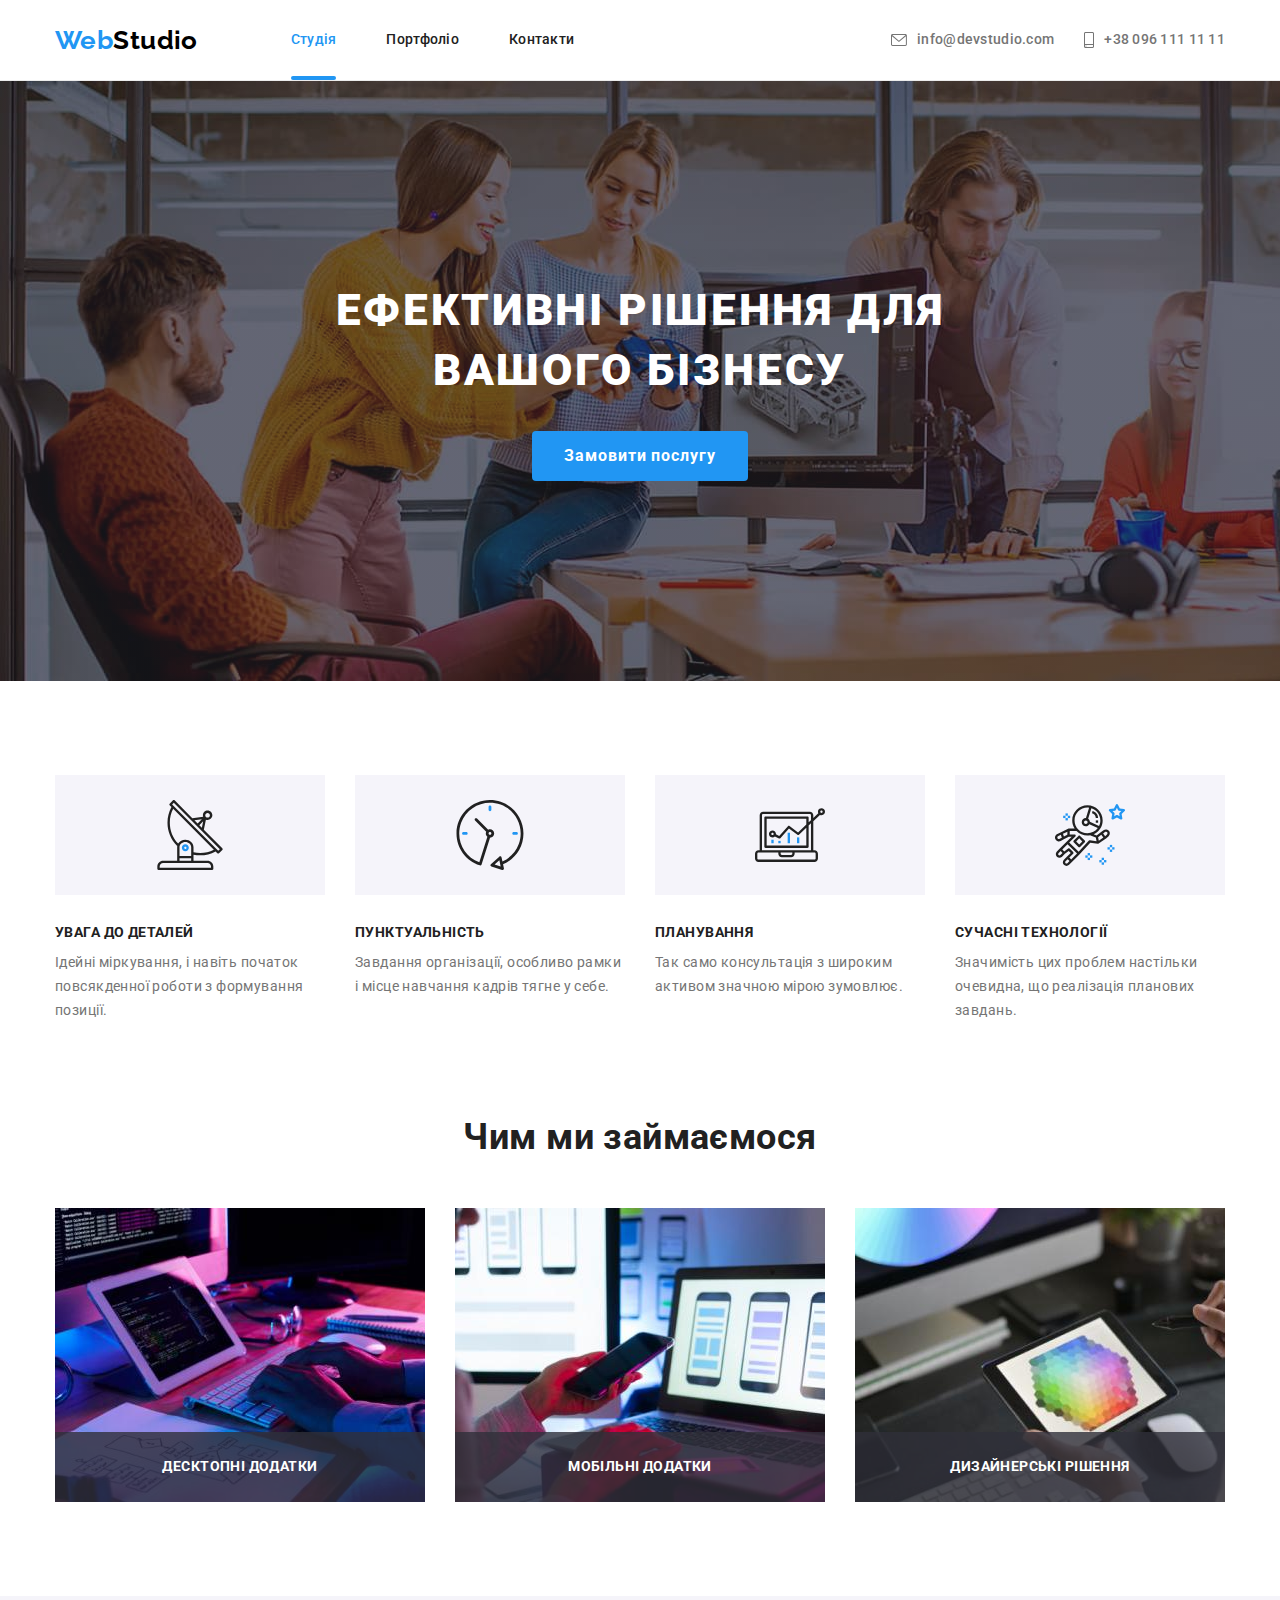
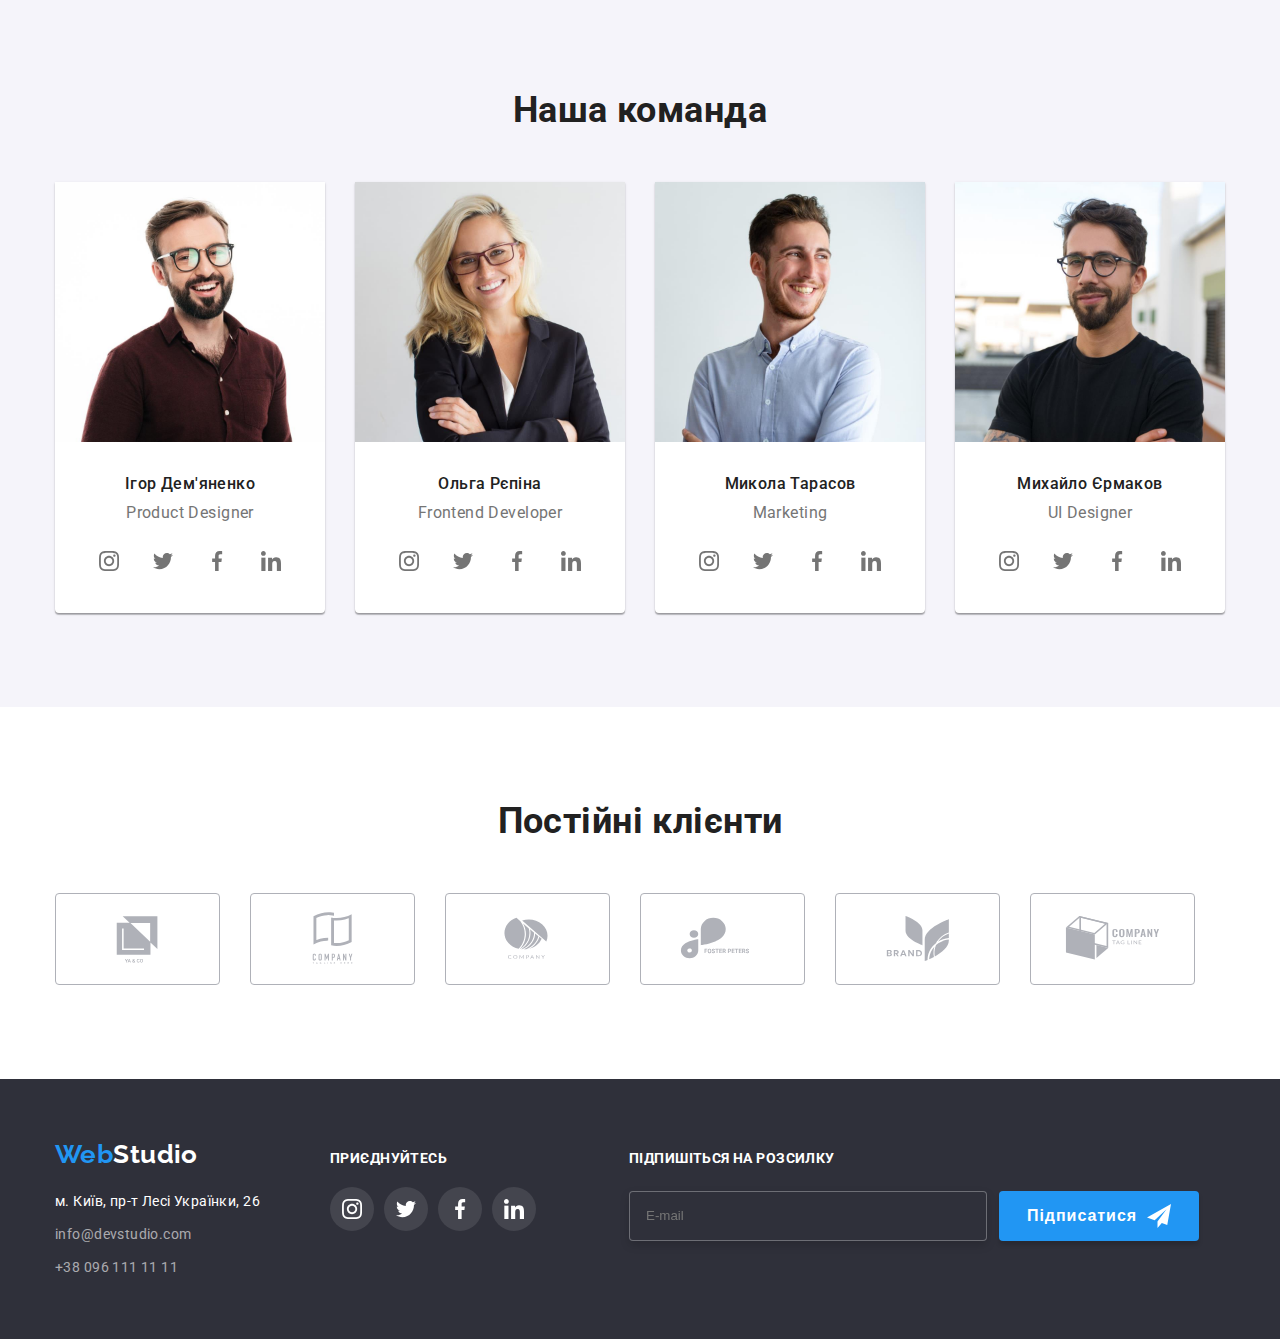
==== index.html @ 20c19cf7 "додав файли" ====
<!DOCTYPE html>
<html lang="uk">
  <head>
    <meta charset="UTF-8" />
    <meta http-equiv="X-UA-Compatible" content="IE=edge" />
    <meta name="viewport" content="width=device-width, initial-scale=1.0" />
    <title>Document</title>
    <link rel="preconnect" href="https://fonts.googleapis.com" />
    <link rel="preconnect" href="https://fonts.gstatic.com" crossorigin />
    <link
      href="https://fonts.googleapis.com/css2?family=Raleway:wght@700&family=Roboto:wght@400;500;700;900&display=swap"
      rel="stylesheet"
    />
    <link
      rel="stylesheet"
      href="https://cdnjs.cloudflare.com/ajax/libs/modern-normalize/1.1.0/modern-normalize.min.css"
      integrity="sha512-wpPYUAdjBVSE4KJnH1VR1HeZfpl1ub8YT/NKx4PuQ5NmX2tKuGu6U/JRp5y+Y8XG2tV+wKQpNHVUX03MfMFn9Q=="
      crossorigin="anonymous"
      referrerpolicy="no-referrer"
    />
    <link rel="stylesheet" href="./css/styles.css" />
  </head>

  <body>
    <!--Шапка сайту-->
    <header class="head">
      <div class="container main-nav">
        <nav class="head-nav">
          <a href="./index.html" lang="en" class="logo">
            <span class="web">Web</span>Studio
          </a>

          <ul class="site-nav list">
            <li class="item">
              <a class="link current" href="./index.html">Студія</a>
            </li>
            <li class="item">
              <a class="portfolio" href="./portfolio.html">Портфоліо</a>
            </li>
            <li class="item"><a class="contact" href="">Контакти</a></li>
          </ul>
        </nav>

        <ul class="contacts list">
          <li class="item">
            <a class="mail" href="mailto:info@devstudio.com"
              ><svg class="mail-icon" width="16" height="12">
                  <use href="./images/icons.svg#icon-mail"></use>
                </svg>info@devstudio.com</a>
          </li>
          <li class="item">
            <a class="tel" href="tel:+380961111111"><svg class="tel-icon" width="10" height="16">
                  <use href="./images/icons.svg#icon-phone"></use>
                </svg>+38 096 111 11 11</a>
          </li>
        </ul>
      </div>
    </header>
    <main>
      <!--Герой-->
      <section class="hero overlay">
        <h1 class="hero-title">
          Ефективні рішення для <br />
          вашого бізнесу
        </h1>
        <button class="hero-button" type="button" data-modal-open>Замовити послугу</button>
        <div class="backdrop is-hidden" data-modal>
          <div class="modal">
            <button class="modal-btn" data-modal-close>
            <svg class="close-modal" width="18" height="18">
              <use href="./images/icons.svg#icon-close"></use> 
            </svg> 
          </button>
          
          <form class="modal-form" >
            <strong class="form-title">Залиште свої дані, ми вам передзвонимо</strong>
            <div class="form-field" >
              <label class="form-label" for="user-name" >
              Імʼя</label>
            <input type="text" name="username" id="user-name" required />
            <svg class="icon-form" width="18" height="18">
              <use href="./images/icons.svg#icon-person"></use> 
            </svg> 
            
          </div>
            <div class="form-field" >
              <label class="form-label" for="user-phone"> 
              Телефон</label>
              <input type="tel" name="phone-number" id="user-phone" required /> 
              <svg class="icon-form" width="18" height="18">
              <use href="./images/icons.svg#icon-tel"></use> 
            </svg> 
            </div>
            <div class="form-field" >
              <label class="form-label" for="user-email">
              Пошта</label>
              <input type="email" name="email" id="user-email" required />
              <svg class="icon-form" width="18" height="18">
              <use href="./images/icons.svg#icon-email"></use> 
            </svg> 
            
            </div>
            <div class="area"><label class="form-label" for="feedback">
              Коментар</label>
              <textarea name="feedback" placeholder="Введіть текст" id="feedback"></textarea>
              </div>
              <div class="police">
                <label class="agreement">
                  <input class="checkbox" type="checkbox" name="" id=""></span>
                  <span class="checkbox-icon">
                                    
                  </span>
                  <span>Погоджуюся з розсилкою та приймаю <a href="" class="user-agree">Умови договору</a>
                
              </label></li>
              </ul>
              <button class="submit-btn" type="submit">Відправити</button>
          </form>
        </div>
        </div>
      </section>
      <!--Особливості-->
      <section class="special">
        <div class="container">
          <h2 hidden>Особливості</h2>
          <ul class="special-list">
            <li class="item">
              <div class="special-icons">
                <svg width="70" height="70">
                  <use href="./images/icons.svg#icon-antenna"></use>
                </svg>
              </div>

              <h3 class="special-title">УВАГА ДО ДЕТАЛЕЙ</h3>
              <p class="special-text">
                Ідейні міркування, і навіть початок повсякденної роботи з
                формування позиції.
              </p>
            </li>
            <li class="item">
              <div class="special-icons">
                <svg width="70" height="70">
                  <use href="./images/icons.svg#icon-clock"></use>
                </svg>
              </div>

              <h3 class="special-title">ПУНКТУАЛЬНІСТЬ</h3>
              <p class="special-text">
                Завдання організації, особливо рамки і місце навчання кадрів
                тягне у себе.
              </p>
            </li>
            <li class="item">
              <div class="special-icons">
                <svg width="70" height="70">
                  <use href="./images/icons.svg#icon-diagram"></use>
                </svg>
              </div>
              <h3 class="special-title">ПЛАНУВАННЯ</h3>
              <p class="special-text">
                Так само консультація з широким активом значною мірою зумовлює.
              </p>
            </li>
            <li class="item">
              <div class="special-icons">
                <svg width="70" height="70">
                  <use href="./images/icons.svg#icon-astronaut"></use>
                </svg>
              </div>
              <h3 class="special-title">СУЧАСНІ ТЕХНОЛОГІЇ</h3>
              <p class="special-text">
                Значимість цих проблем настільки очевидна, що реалізація
                планових завдань.
              </p>
            </li>
          </ul>
        </div>
      </section>
      <!--Чим ми займаємося-->
      <section class="work">
        <div class="container">
          <h2 class="work-title">Чим ми займаємося</h2>
          <ul class="work-list">
            <li class="item">
              <img
                src="./images/img1.jpg"
                width="370"
                alt="Розробка десктопних додатків"
              />
              <p class="work-text">Десктопні додатки</p>
            </li>
            <li class="item">
              <img
                src="./images/img2.jpg"
                width="370"
                alt="Розробка мобільних додатків"
              />
              <p class="work-text">Мобільні додатки</p>
            </li>
            <li class="item">
              <img src="./images/img3.jpg" width="370" alt="Веб дизайн" />
              <p class="work-text">Дизайнерські рішення</p>
            </li>
          </ul>
        </div>
      </section>
      <!--Команда-->
      <section class="team">
        <div class="container">
          <h2 class="team-title">Наша команда</h2>
          <ul class="team-list">
            <li class="item">
              <img src="./images/photo1.jpg" width="270" alt="Фото Ігора" />
              <div class="item-text">
                <h3 class="team-name">Ігор Дем'яненко</h3>
                <p class="team-position" lang="en">Product Designer</p>
                <ul class="team-icons list">
                  <li class="social-item">
                    <a href="" class="social-link link">
                      <svg class="team-icon" width="20" height="20">
                        <use href="./images/icons.svg#icon-inst"></use>
                      </svg>
                    </a>
                  </li>
                  <li class="social-item">
                    <a href="" class="social-link link"
                      ><svg class="team-icon" width="20" height="20">
                        <use href="./images/icons.svg#icon-twitter"></use></svg
                    ></a>
                  </li>
                  <li class="social-item">
                    <a href="" class="social-link link"
                      ><svg class="team-icon" width="20" height="20">
                        <use href="./images/icons.svg#icon-facebook"></use></svg
                    ></a>
                  </li>
                  <li class="social-item">
                    <a href="" class="social-link link"
                      ><svg class="team-icon" width="20" height="20">
                        <use href="./images/icons.svg#icon-linkedin"></use></svg
                    ></a>
                  </li>
                </ul>
              </div>
            </li>
            <li class="item">
              <img src="./images/photo2.jpg" width="270" alt="Фото Ольги" />
              <div class="item-text">
                <h3 class="team-name">Ольга Рєпіна</h3>
                <p class="team-position" lang="en">Frontend Developer</p>
                <ul class="team-icons list">
                  <li class="social-item">
                    <a href="" class="social-link link">
                      <svg class="team-icon" width="20" height="20">
                        <use href="./images/icons.svg#icon-inst"></use>
                      </svg>
                    </a>
                  </li>
                  <li class="social-item">
                    <a href="" class="social-link link"
                      ><svg class="team-icon" width="20" height="20">
                        <use href="./images/icons.svg#icon-twitter"></use></svg
                    ></a>
                  </li>
                  <li class="social-item">
                    <a href="" class="social-link link"
                      ><svg class="team-icon" width="20" height="20">
                        <use href="./images/icons.svg#icon-facebook"></use></svg
                    ></a>
                  </li>
                  <li class="social-item">
                    <a href="" class="social-link link"
                      ><svg class="team-icon" width="20" height="20">
                        <use href="./images/icons.svg#icon-linkedin"></use></svg
                    ></a>
                  </li>
                </ul>
              </div>
            </li>
            <li class="item">
              <img src="./images/photo3.jpg" width="270" alt="Фото Миколи" />
              <div class="item-text">
                <h3 class="team-name">Микола Тарасов</h3>
                <p class="team-position" lang="en">Marketing</p>
                <ul class="team-icons list">
                  <li class="social-item">
                    <a href="" class="social-link link">
                      <svg class="team-icon" width="20" height="20">
                        <use href="./images/icons.svg#icon-inst"></use>
                      </svg>
                    </a>
                  </li>
                  <li class="social-item">
                    <a href="" class="social-link link"
                      ><svg class="team-icon" width="20" height="20">
                        <use href="./images/icons.svg#icon-twitter"></use></svg
                    ></a>
                  </li>
                  <li class="social-item">
                    <a href="" class="social-link link"
                      ><svg class="team-icon" width="20" height="20">
                        <use href="./images/icons.svg#icon-facebook"></use></svg
                    ></a>
                  </li>
                  <li class="social-item">
                    <a href="" class="social-link link"
                      ><svg class="team-icon" width="20" height="20">
                        <use href="./images/icons.svg#icon-linkedin"></use></svg
                    ></a>
                  </li>
                </ul>
              </div>
            </li>
            <li class="item">
              <img src="./images/photo4.jpg" width="270" alt="Фото Михайла" />
              <div class="item-text">
                <h3 class="team-name">Михайло Єрмаков</h3>
                <p class="team-position" lang="en">UI Designer</p>
                <ul class="team-icons list">
                  <li class="social-item">
                    <a href="" class="social-link link">
                      <svg class="team-icon" width="20" height="20">
                        <use href="./images/icons.svg#icon-inst"></use>
                      </svg>
                    </a>
                  </li>
                  <li class="social-item">
                    <a href="" class="social-link link"
                      ><svg class="team-icon" width="20" height="20">
                        <use href="./images/icons.svg#icon-twitter"></use></svg
                    ></a>
                  </li>
                  <li class="social-item">
                    <a href="" class="social-link link"
                      ><svg class="team-icon" width="20" height="20">
                        <use href="./images/icons.svg#icon-facebook"></use></svg
                    ></a>
                  </li>
                  <li class="social-item">
                    <a href="" class="social-link link"
                      ><svg class="team-icon" width="20" height="20">
                        <use href="./images/icons.svg#icon-linkedin"></use></svg
                    ></a>
                  </li>
                </ul>
              </div>
            </li>
          </ul>
        </div>
      </section>
      <section class="clients">
        <div class="container">
          <h2 class="clients-title">Постійні клієнти</h2>
          <ul class="clients-list">
            <li class="icon-list">
              <a href="" class="clients-link"
                ><svg class="clients-icon" width="106" height="60">
                  <use href="./images/icons.svg#icon-clientone"></use></svg
              ></a>
            </li>
            <li class="icon-list">
              <a href="" class="clients-link"
                ><svg class="clients-icon" width="106" height="60">
                  <use href="./images/icons.svg#icon-clienttwo"></use></svg
              ></a>
            </li>
            <li class="icon-list">
              <a href="" class="clients-link"
                ><svg class="clients-icon" width="106" height="60">
                  <use href="./images/icons.svg#icon-clientthree"></use></svg
              ></a>
            </li>
            <li class="icon-list">
              <a href="" class="clients-link"
                ><svg class="clients-icon" width="106" height="60">
                  <use href="./images/icons.svg#icon-clientfour"></use></svg
              ></a>
            </li>
            <li class="icon-list">
              <a href="" class="clients-link"
                ><svg class="clients-icon" width="106" height="60">
                  <use href="./images/icons.svg#icon-clientfive"></use></svg
              ></a>
            </li>
            <li class="icon-list">
              <a href="" class="clients-link"
                ><svg class="clients-icon" width="106" height="60">
                  <use href="./images/icons.svg#icon-clientsix"></use></svg
              ></a>
            </li>
          </ul>
        </div>
      </section>
    </main>
    <!--Футер-->
    <footer class="adress">
      <div class="container foot">
        <div class="first">
        <a href="./index.html" lang="en" class="logo"
          ><span class="web">Web</span>Studio
        </a>
          <ul class="adress-list">
            <li class="item">
              <a class="maps" href="https://goo.gl/maps/tU6oUWFSM4fqJEDF9">
                м. Київ, пр-т Лесі Українки, 26
              </a>
            </li>
            <li class="item">
              <a class="link" href="mailto:info@devstudio.com"
                >info@devstudio.com</a
              >
            </li>
            <li class="item">
              <a class="link" href="tel:+380961111111">+38 096 111 11 11</a>
            </li>
          </ul>
        </div>
        </address>
        <div class="second">
          <h3 class="adress-title">ПРИЄДНУЙТЕСЬ</h3>
          <ul class="social-icons list">
            <li class="social-item">
              <a href="" class="social-link link">
                <svg class="adress-icon" width="20" height="20">
                  <use href="./images/icons.svg#icon-inst"></use>
                </svg>
              </a>
            </li>
            <li class="social-item">
              <a href="" class="social-link link"
                ><svg class="adress-icon" width="20" height="20">
                  <use href="./images/icons.svg#icon-twitter"></use></svg
              ></a>
            </li>
            <li class="social-item">
              <a href="" class="social-link link"
                ><svg class="adress-icon" width="20" height="20">
                  <use href="./images/icons.svg#icon-facebook"></use></svg
              ></a>
            </li>
            <li class="social-item">
              <a href="" class="social-link link"
                ><svg class="adress-icon" width="20" height="20">
                  <use href="./images/icons.svg#icon-linkedin"></use></svg
              ></a>
            </li>
          </ul>
        </div>
        <div class="third">
          <strong class="subscribe-text">Підпишіться на розсилку</strong>
          <form class="subscribe-form">
          <label class="subscribe-label">
              <input type="email" name="email" placeholder="E-mail" required />
              <button class="subscribe-btn" type="submit">
Підписатися<span class="subscribe-icons"><svg class="subscribe-icon" width="24" height="24">
                  <use href="./images/icons.svg#icon-send"></use></svg
              ></span></button>
         
          </label>
        </div>
      </div>
    </footer>
    <script src="./js/modal.js"></script>
  </body>
</html>
---- css/styles.css ----
/* основний колір тексту #212121 */
/* другорядний колір тексту #757575 */
/* чорний #000000 */
/* білий #FFFFFF */
/* акцент #2196F3  */
/* колір фону основний #F5F5F5 */
/* другорядний фон #2F303A */
/* третьорядний фон #F5F4FA */

*,
::before,
::after {
    box-sizing: border-box;
}

:root {
    --title-text-color: #212121;
    --primary-text-color: #757575;
    --white: #FFFFFF;
    --black-color: #000000;
    --secondary-background-color: #F5F5F5;
    --third-background-color: #2F303A;
    --accent-color: #2196F3;
    --icon-color: #AFB1B8;

    --animation-cubic: cubic-bezier(0.4, 0, 0.2, 1);

}

body {
    margin: 0;

    background-color: var(--white);
    color: var(--title-text-color);
    font-size: 14px;
    font-family: Roboto, sans-serif;
    letter-spacing: 0.03em;  

}
a {
     text-decoration: none;
    }
    
ul {
    list-style: none; 
}

h1,
h2,
h3,
h4,
h5,
h6,
p {
    margin-top: 0;
}

/* утіліти */

.head {
    
    border-bottom: 1px solid #ececec;
}

.list {
    margin: 0;
    padding: 0;

    list-style: none;
}

.main-nav {
    display: flex;
    align-items: center;
}
.head-nav {
    display: inline-flex;
    align-items: center;
}

/* logo */
.logo {

    color: var(--black-color);
    font-family: Raleway, sans-serif;
    font-weight: 700;
    font-size: 26px;
    line-height: 1.19;
        
}

.main-nav .logo{
    margin-right: 93px;
}

.web {
    color: var(--accent-color);
}
/* site-nav */

.site-nav{
    display: flex;
}

.site-nav .item:not(:last-child) {
    margin-right: 50px;
}

.site-nav .link.current::after{
    content: '';
    position: absolute;
    
    bottom: 0;
    display: block;
    width: 100%;
    height: 4px;
    background-color: var(--accent-color);
    border-radius: 2px;

    
}

.site-nav .portfolio.current::after {
    content: '';
    position: absolute;

    bottom: 0;
    display: block;
    width: 100%;
    height: 4px;
    background-color: var(--accent-color);
    border-radius: 2px;


}

.site-nav .item{
    position: relative;
}
.site-nav a{
    color: var(--title-text-color);
    font-weight: 500;
    line-height: 1.14;
    letter-spacing: 0.02em;

    transition: color 250ms var(--animation-cubic);
}

.site-nav a:hover,
.site-nav a:focus {
    color: var(--accent-color);
}

.site-nav .link, .portfolio, .contact{
    position: relative;

    display: block;
    padding-top: 32px;
    padding-bottom: 32px;
}


.site-nav .link.current {
    color: var(--accent-color);
}
/* portfolio */
.site-nav .portfolio {
    color: var(--title-text-color);

}

.site-nav .portfolio:hover,
.site-nav .portfolio:focus {
    color: var(--accent-color);
}

.site-nav .portfolio.current {
    color: var(--accent-color);
}
/* contacts */

.contacts {
    display: flex;
    margin-left: auto;
    padding: 0;
    
    font-weight: 500;
    line-height: 1.14;
    letter-spacing: 0.02em;

    
}

.contacts .item:not(:last-child) {
    margin-right: 30px;
}

.contacts .mail {
    color: var(--primary-text-color);
    display: flex;
    align-items: center;

    transition: color 250ms var(--animation-cubic);
}


.contacts .mail-icon{
    margin-right: 10px;

    fill:var(--primary-text-color);

    transition: fill 250ms var(--animation-cubic);
}
.contacts .mail:hover .mail-icon,
.contacts .mail:focus .mail-icon{
    fill: var(--accent-color);
}

.contacts .mail:hover,
.contacts .mail:focus {
    color: var(--accent-color);
}

.contacts .tel {
    color: var(--primary-text-color);
    display: flex;
    align-items: center;

    transition: color 250ms var(--animation-cubic);
}

.contacts .tel-icon {
    margin-right: 10px;

    fill: var(--primary-text-color);

    transition: fill 250ms var(--animation-cubic);
}

.contacts .tel:hover .tel-icon,
.contacts .tel:focus .tel-icon{
    fill: var(--accent-color);
}

.contacts .tel:hover,
.contacts .tel:focus {
    color: var(--accent-color);
}

/* container */
.container {
    margin: 0 auto;
    padding-left: 15px;
    padding-right: 15px;

    width: 1200px;
}

/* hero */
.hero {

    padding-top: 200px;
    padding-bottom: 200px;

    background-color: var(--third-background-color);
    color: var(--white);

}

.hero-title {
        margin-top: 0;
        margin-bottom: 30px;
        

        font-weight: 900;
        font-size: 44px;
        line-height: 1.36;
        text-align: center;
        letter-spacing: 0.06em;   

        text-transform: uppercase;
}

.overlay {

    max-width: 1600px;
    height: 600px;
    margin-left: auto;
    margin-right: auto;

    background-color: rgba(47, 48, 58);
    background-image: linear-gradient(to right,
            rgba(47, 48, 58, 0.4),
            rgb(47, 48, 58, 0.4)),
        url(../images/hero.jpg);

}

/* особливості */
.special {
    padding-top: 94px;
    padding-bottom: 94px;
}


.special-list {
    display: flex;
    margin: 0;
    padding: 0;
    gap: 30px;
}

.special-list .item{
    flex-basis: 270px;
    
}

.special-icons{
    margin-bottom: 30px;
    width: 270px;
    height: 120px;
    
    display: flex;
    justify-content: center;
    align-items: center;

    background-color: #f5f4fa;

}

.special-title {
    margin-top: 0;
    margin-bottom: 10px;

    font-size: 14px;
    font-weight: 700;
    line-height: 1.14;

    text-transform: uppercase;
    text-align: left;
}

.special-text {
    margin: 0;
    
    color: var(--primary-text-color);
    font-weight: 400;
    line-height: 1.71;
    
}

.work {
    padding-bottom: 94px;
}

.work-title {
    margin-top: 0;
    margin-bottom: 50px;

    font-weight: 700;
    font-size: 36px;
    line-height: 1.16;
    text-align: center;
}

.work-list {
    margin: 0;
    padding: 0;
    display: flex;
}

.work-list .item img{
    margin: 0;
}
.work-list .item:not(:last-child){
margin-right: 30px;
}


.work-list .item {
    position: relative;
    height: 294px;
}


.work-text{
    position: absolute;
    bottom: 0;
    
    margin: 0;
    padding-top: 27px;
    width: 100%;
    height: 70px;

    font-weight: 700;
    line-height: 1.14;
    text-align: center;
    text-transform: uppercase;
    color: var(--white);
    background-color: rgba(47, 48, 58, 0.8);
}



/* team */
.team {
    background-color: #F5F4FA;
    padding: 94px 0;
}

.team-list{
    display: flex;
    margin: 0;
    padding: 0;
}
.team-list .item{
    background-color: #ffffff;
    box-shadow: 0px 1px 3px rgba(0, 0, 0, 0.12), 0px 1px 1px rgba(0, 0, 0, 0.14), 0px 2px 1px rgba(0, 0, 0, 0.2);
    border-radius: 0px 0px 4px 4px;
}

.team-list .item-text{
    padding-top: 30px;
    padding-bottom: 30px;
    

}

.team-list .item:not(:last-child){
    margin-right: 30px;
}

.team-title {
    margin-top: 0;
    margin-bottom: 50px;

    background-color: #F5F4FA;
    font-weight: 700;
    font-size: 36px;
    line-height: 1.16;
    text-align: center;
}



.team-name {
    margin-top: 0;
    margin-bottom: 10px;

    font-weight: 500;
    font-size: 16px;
    line-height: 1.18;
    text-align: center;
}

.team-position {
    margin: 0;

    color: var(--primary-text-color);
    font-weight: 400;
    font-size: 16px;
    line-height: 1.18;
    text-align: center;
}

.team .team-icons{
    display: flex;
    justify-content: center;
    margin-top: 16px;
}


.team-list .social-item{
    width: 44px;
    height: 44px;

    margin-right: 10px;
}

.team-list .social-link{
    
    height: 100%;

    
    border-radius: 50%;

    cursor: pointer;

    display: flex;
    justify-content: center;
    align-items: center;
    color: var(--primary-text-color);
    transition-property: background-color, color;
    transition-duration: 250ms;
    transition-timing-function: var(--animation-cubic);

}

.team-list .social-link:hover,
.team-list .social-link:focus{
    background-color: var(--accent-color);
    color: var(--white);
}




.team-list .social-link:hover .team-icon,
.team-list .social-link:focus .team-icon{
    fill: var(--white);
}

.team-list .team-icon {

    fill: currentColor;
}

.team-list .social-item:last-child{
    margin-right: 0;
}

.clients{
    padding-top: 94px;
    padding-bottom: 94px;
}


.clients-list{
    margin: 0;
    padding: 0;

    display: flex;
    align-items: center;
    justify-content: center;

}
.clients-title{
    margin-bottom: 50px;


    font-size: 36px; 
    line-height: 1.16;
    text-align: center;
}


.clients-list .icon-list{
    margin-right: 30px;
    width: 170px;
    height: 92px;

    

}

.clients-list .list:last-child{
    margin-right: 0;
}

.clients-list .clients-link:hover,
.clients-list .clients-link:focus{
    border-color: var(--accent-color);
    color: var(--accent-color);

}



.clients-icon{
    fill: currentColor;
}

.clients-link{
    width: 100%;
    height: 100%;
    display: flex;
    
    justify-content: center;
    align-items: center;

    border: 1px solid #AFB1B8;
    border-radius: 4px;
    color: var(--icon-color);

    transition: border-color 250ms var(--animation-cubic),
    color 250ms var(--animation-cubic);
    
}

/* footer */

.adress {
    padding-top: 60px;
    padding-bottom: 60px;

    background-color: #2F303A;
    font-weight: 400;
    line-height: 1.71;
}

.adress .logo{
    display: inline-block;
    margin-bottom: 20px;

    color: var(--white);
}

.adress-list {
    padding: 0;
    margin: 0;
}

.adress-list .item:not(:last-child){
    margin-bottom: 9px;
}

.maps {
    font-style: normal;
    color: var(--white);

    transition-property: color;
    transition-duration: 250ms;
    transition-timing-function: var(--animation-cubic);
}

.maps:hover,
.maps:focus {
    color: var(--accent-color);
}
.link {
    font-style: normal;
    color: rgba(255, 255, 255, 0.6);
    text-decoration: none;

    transition-property: color;
    transition-duration: 250ms;
    transition-timing-function: var(--animation-cubic);
}

.adress .first{
    margin-right: 70px;
}


.link:hover,
.link:focus {
    color: var(--accent-color);
}

.foot{
    display:flex;
    align-items: baseline;
    
}

.social-icons{
    display: flex;
    
}
.adress .social-item{
    width: 44px;
    height: 44px;
    margin-right: 10px;

    
}

.adress .social-item:last-child{
    margin-right: 0;
}

.adress-title{
    margin: 0;
    margin-bottom: 20px;
    padding: 0;

    font-size: 14px;
    line-height: 1.14;
    color: var(--white);
    
}

.adress .adress-icon{
    fill: var(--white);
}

.adress .social-link:hover,
.adress .social-link:focus{
    background-color: var(--accent-color);
}

.adress .social-link{
    width: 100%;
    height: 100%;

    border-radius: 50%;
    
    cursor: pointer;
    
    display: flex;
    justify-content: center;
    align-items: center;

    background-color: rgba(255, 255, 255, 0.1);

    transition-property: background-color;
    transition-duration: 250ms;
    transition-timing-function: var(--animation-cubic);
}


.second{


    width: 206px;
    height: 80px;
}

/* project */

.project{
    padding-top: 94px;
    padding-bottom: 94px;

}

.filter {
    display: flex;
    justify-content: center;
    margin: 0;
    margin-bottom: 56px;
    padding: 0;
    
}


.filter .item:not(:last-child){
    margin-right: 8px;
}

.filter .filter-button:hover,
.filter .filter-button:focus{
    box-shadow: 0px 1px 1px rgba(0, 0, 0, 0.12),
    0px 4px 4px rgba(0, 0, 0, 0.06), 
    1px 4px 6px rgba(0, 0, 0, 0.16);
    
}

.project-title {
    margin: 0;
    margin-bottom: 4px;

    color: var(--title-text-color);
    font-weight: 700;
    font-size: 18px;
    line-height: 2;
    letter-spacing: 0.06em;
}

.project-exsample {
    margin: 0;
    color: var(--primary-text-color);
    font-size: 16px;
    line-height: 1.88;
}

.examples{
    display: flex;
    flex-wrap: wrap;
    margin: 0;
    padding: 0;
}

.examples .item{
    margin-right: 30px;
    margin-bottom: 30px;
    display: flex;
}

.examples .exam-link{

    transition: box-shadow 250ms var(--animation-cubic);
}

.examples .exam-link:hover,
.examples .exam-link:focus{
    box-shadow: 
    0px 1px 1px rgba(0, 0, 0, 0.12), 
    0px 4px 4px rgba(0, 0, 0, 0.06), 
    1px 4px 6px rgba(0, 0, 0, 0.16);
}


.examples .item-text {
    padding-top: 20px;
    padding-bottom: 20px;
    padding-left: 24px;
    padding-right: 24px;

    border-left: 1px solid #eeeeee;
    border-right: 1px solid #eeeeee;
    border-bottom: 1px solid #eeeeee;

}

.examples img {
    display: block;
}

.examples .item:nth-child(3n){
    margin-right: 0;
}

.examples .item:nth-last-child(-n + 3){
    margin-bottom: 0;
}
.exam-img{
    position: relative;
    overflow: hidden;
}


.exam-overlay{
    position: absolute;
    bottom: 0;
    
   
   
    width: 100%;
    height: 100%;
    padding: 63px 24px;

    background-color: rgba(33, 150, 243, 0.9);

    transform: translatey(100%);
    transition: transform 250ms var(--animation-cubic);
}

.exam-link:hover .exam-overlay,
.exam-link:focus .exam-overlay{
    transform: translatey(0);
    
}
    
.overlay-text{
    padding: 0;
    margin: 0;
    
    font-size: 18px;
    line-height: 1.56;
    
    
    color: #FFFFFF;
}


/* button */
.hero-button {
    padding-top: 10px;
    padding-bottom: 10px;
    padding-left: 32px;
    padding-right: 32px;
    
    margin: auto;
    
    
    font-family: inherit;
    color: var(--white-color);
    background-color: var(--accent-color);
    font-weight: 700;
    font-size: 16px;
    line-height: 1.87;
    display: flex;
    align-items: center;
    text-align: center;
    letter-spacing: 0.06em;
    cursor: pointer;

    border-radius: 4px;
    border: none;

    transition: background-color 250ms var(--animation-cubic);
}

.hero-button:hover,
.hero-button:focus {
    background-color: #188CE8;
}



.filter-button{
    padding-top: 6px;
    padding-bottom: 6px;
    padding-left: 22px;
    padding-right: 22px;
    border-radius: 4px;
    border: none;

    font-family: inherit;
    background-color: #F5F4FA;
    color: var(--title-text-color)
    font-family: 'Roboto';
    font-weight: 500;
    font-size: 16px;
    line-height: 1.6;
    text-align: center;
    cursor: pointer;

    transition: background-color 250ms var(--animation-cubic),
    box-shadow 250ms var(--animation-cubic),
    color 250ms var(--animation-cubic);
}

.filter-button:hover,
.filter-button:focus {
    background-color: var(--accent-color);
    color: var(--white);
}


/* модалка */

.backdrop{
    position: fixed;
    top: 0;
    left: 0;
    width: 100%;
    height: 100%;

    background-color: rgba(0, 0, 0, 0.5);

    transition-property: opacity visibility;
    transition-duration: 250ms;
    transition-timing-function: var(--animation-cubic);
    z-index: 3;
    
}

.backdrop.is-hidden{
    opacity: 0;
    pointer-events: none;
    visibility: hidden;
    
}
.backdrop.is-hidden .modal{
    transform: translate(-50%, -50%) scale(1.1) ;

}

.modal{
    position: absolute;
    top: 50%;
    left: 50%;

    z-index: 3;
    transform: translate(-50%, -50%) scale(1);
    transition-property: transform;
    transition-duration: 250ms;
    transition-timing-function: var(--animation-cubic);


    min-width: 528px;
    min-height: 581px;
    background-color: #fff;
    box-shadow: 0px 1px 3px rgba(0, 0, 0, 0.12), 0px 1px 1px rgba(0, 0, 0, 0.14), 0px 2px 1px rgba(0, 0, 0, 0.2);
    border-radius: 4px;

    
}



.modal-btn{
    position: absolute;
    display: flex;
    align-items: center;
    justify-content: center;

    padding: 0;
    top: 8px;
    right: 8px;
    width: 30px;
    height: 30px;
    border: 1px solid rgba(0, 0, 0, 0.1);
    border-radius: 50%;
    background-color: #fff;
    cursor: pointer;

    

}
.close-modal{
    transition: fill 250ms var(--animation-cubic);
}

.modal-btn:hover .close-modal,
.modal-btn:focus .close-modal{
    fill: var(--accent-color);
}

.modal-form {
    
    width: 528px;
    height: 581px;
    margin: 0;
    padding: 40px;


    font-size: 12px;


    letter-spacing: 0.01em;
    color: #757575;

}

.form-field{
    position: relative;
    margin-bottom: 10px;
    height: 58px;

    color: var(--title-text-color);

}

.area{
    margin-bottom: 20px;
    height: 138px;

}

.form-field input{

    width: 100%;
    height: 40px;
    margin-top: 4px;
    padding-left: 42px;

    outline: none;

    border: 1px solid rgba(33, 33, 33, 0.2);
    border-radius: 4px;

    color: var(--title-text-color);

    transition: border-color 250ms var(--animation-cubic);
}

.icon-form {
    position: absolute;

   
    left: 12px;
    top: 29px;
    fill: currentColor;
    transition: fill 250ms var(--animation-cubic);

}

input:focus,
textarea:focus{
    border-color: var(--accent-color);
    
}

input:focus + .icon-form{
    fill: var(--accent-color);
}

.form-title{
    display: flex;
    justify-content: center;
    margin-bottom: 12px;

    font-size: 20px;
    color: #212121;
    letter-spacing: 0.03em;
}



textarea{
    resize: none;

    margin-top: 4px;
    width: 448px;
    height: 120px;
    padding: 12px 16px;

    border: 1px solid rgba(33, 33, 33, 0.2);
    border-radius: 4px;
    outline: none;

    transition: border-color 250ms var(--animation-cubic);

}

.submit-btn{

    display: flex;
    width: 200px;
    height: 50px;
    margin: 0;
    margin-left: auto;
    margin-right: auto;
    padding-top: 10px;
    padding-bottom: 10px;
    padding-left: 52px;
    padding-right: 52px;
    
    background: #2196F3;
    box-shadow: 0px 4px 4px rgba(0, 0, 0, 0.15);
    border-radius: 4px;
    border: none;

    font-size: 16px;
    font-weight: 700;
    line-height: 1.88;
    letter-spacing: 0.06em;
    color: #FFFFFF;
}
.police {
    margin-bottom: 30px;

    line-height: 1.71;
}

.user-agree
{
    text-decoration: underline;
    color: #2196F3;
}



.form-label{
    
    color: var(--primary-text-color);
}

.agreement{
    display: flex;
    justify-content: center;
    align-items: center;

    margin-bottom: 40px;

    font-size: 14px;
    letter-spacing: 0.03em;
        
}

.checkbox{
    appearance: none;
}

.checkbox:checked + .checkbox-icon{
    background-color: var(--accent-color);
    border: none;
    background-size: contain;
}
   
.checkbox-icon{
    width: 16px;
    height: 15px;
    
    margin-right: 7px;
    background: #FFFFFF;
    border: 2px solid var(--title-text-color);
    box-shadow: 0px 1px 3px rgba(0, 0, 0, 0.12), 0px 1px 1px rgba(0, 0, 0, 0.14), 0px 2px 1px rgba(0, 0, 0, 0.2);
    border-radius: 4px;

    background-image: url(../images/check.svg);

    background-origin: border-box;
    background-size: 0;

    transition: background-color 250ms var(--animation-cubic),
    border 250ms var(--animation-cubic);

}

.third {
    display: flex;
    flex-direction: column;
    margin-left: 93px;
}

.subscribe-label{
    display: flex;
}

.subscribe-text{
   
    text-transform: uppercase;
    color: #FFFFFF;
    margin-bottom: 20px;
    
}

.third input{
    margin-right: 12px;
    width: 358px;
    height: 50px;
    padding-left: 16px;

    background: #2F303A;
    color: var(--white);

    border: 1px solid rgba(255, 255, 255, 0.3);
    filter: drop-shadow(0px 4px 4px rgba(0, 0, 0, 0.15));
    border-radius: 4px;

    outline: none;

    transition: border-color 250ms var(--animation-cubic);

}

.third input:focus{
    border-color: var(--accent-color);
}

.subscribe-icons{
    width: 24px;
    height: 24px;
    margin-left: 10px;
}

.subscribe-btn{
    display: flex;
    justify-content: center;
    align-items: center;
    padding: 0;

    width: 200px;
    height: 50px;

    background: #2196F3;
    box-shadow: 0px 4px 4px rgba(0, 0, 0, 0.15);
    border-radius: 4px;
    border: none;

    font-weight: 700;
    font-size: 16px;
    line-height: 1.88;
    letter-spacing: 0.06em;

color: #FFFFFF;
}
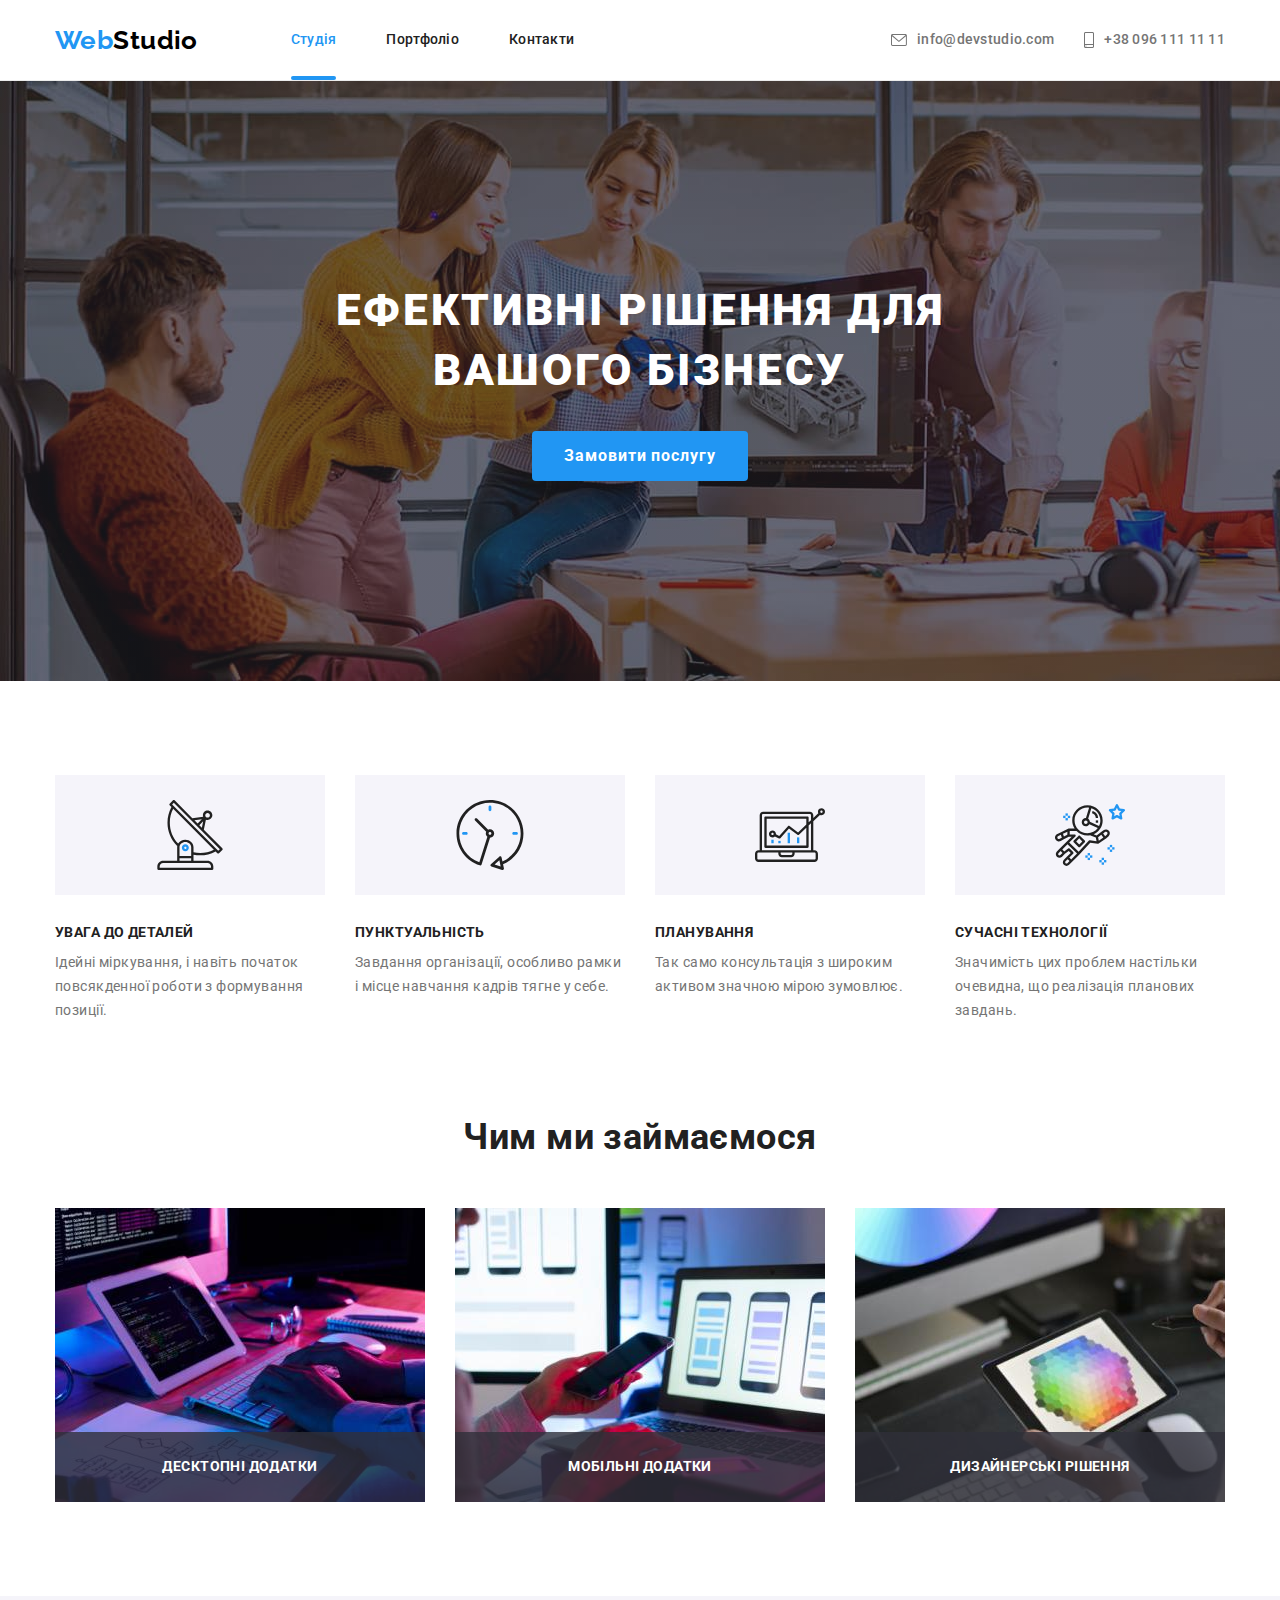
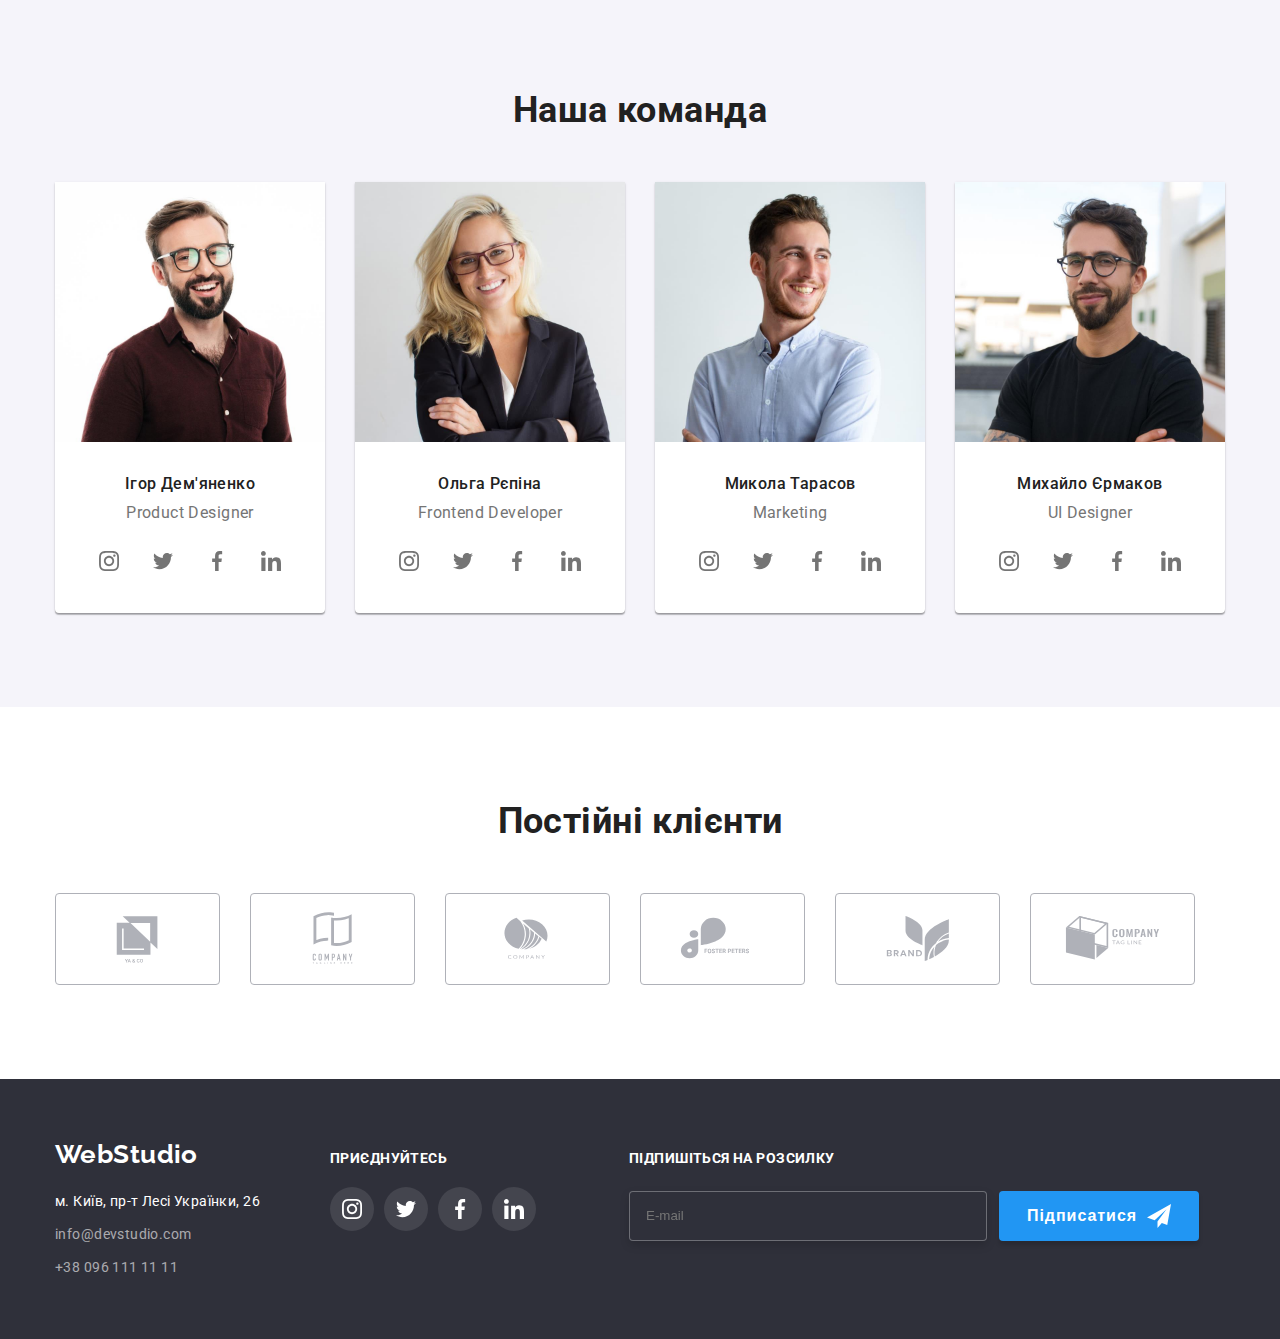
==== commit 173f1af3: "змінив header i hero" ====
--- a/index.html
+++ b/index.html
@@ -18,38 +18,40 @@
       crossorigin="anonymous"
       referrerpolicy="no-referrer"
     />
-    <link rel="stylesheet" href="./css/styles.css" />
+    <link rel="stylesheet" href="./css/main.min.css" />
   </head>
 
   <body>
     <!--Шапка сайту-->
-    <header class="head">
+    <header class="header">
       <div class="container main-nav">
-        <nav class="head-nav">
-          <a href="./index.html" lang="en" class="logo">
-            <span class="web">Web</span>Studio
+        <nav class="header-nav">
+          <a href="./index.html" lang="en" class="header-nav__logo logo">
+            <span class="logo__text">Web</span>Studio
           </a>
 
           <ul class="site-nav list">
-            <li class="item">
-              <a class="link current" href="./index.html">Студія</a>
-            </li>
-            <li class="item">
-              <a class="portfolio" href="./portfolio.html">Портфоліо</a>
-            </li>
-            <li class="item"><a class="contact" href="">Контакти</a></li>
+            <li class="site-nav__item">
+              <a class="site-nav__link site-nav__link--current studio" href="./index.html">Студія</a>
+            </li>
+            <li class="site-nav__item">
+              <a class="site-nav__link portfolio" href="./portfolio.html">Портфоліо</a>
+            </li>
+            <li class="site-nav__item">
+              <a class="site-nav__link contact" href="">Контакти</a></li>
           </ul>
         </nav>
 
         <ul class="contacts list">
-          <li class="item">
-            <a class="mail" href="mailto:info@devstudio.com"
-              ><svg class="mail-icon" width="16" height="12">
+          <li class="contacts__item">
+            <a class="contacts__mail mail" href="mailto:info@devstudio.com"
+              ><svg class="mail__icon" width="16" height="12">
                   <use href="./images/icons.svg#icon-mail"></use>
                 </svg>info@devstudio.com</a>
           </li>
-          <li class="item">
-            <a class="tel" href="tel:+380961111111"><svg class="tel-icon" width="10" height="16">
+          <li class="contacts__item">
+            <a class="contacts__tel tel" href="tel:+380961111111">
+              <svg class="tel__icon" width="10" height="16">
                   <use href="./images/icons.svg#icon-phone"></use>
                 </svg>+38 096 111 11 11</a>
           </li>
@@ -59,58 +61,58 @@
     <main>
       <!--Герой-->
       <section class="hero overlay">
-        <h1 class="hero-title">
+        <h1 class="hero__title">
           Ефективні рішення для <br />
           вашого бізнесу
         </h1>
-        <button class="hero-button" type="button" data-modal-open>Замовити послугу</button>
+        <button class="hero__button" type="button" data-modal-open>Замовити послугу</button>
         <div class="backdrop is-hidden" data-modal>
           <div class="modal">
-            <button class="modal-btn" data-modal-close>
-            <svg class="close-modal" width="18" height="18">
+            <button class="modal__btn" data-modal-close>
+            <svg class="modal__icon" width="18" height="18">
               <use href="./images/icons.svg#icon-close"></use> 
             </svg> 
           </button>
           
-          <form class="modal-form" >
-            <strong class="form-title">Залиште свої дані, ми вам передзвонимо</strong>
-            <div class="form-field" >
-              <label class="form-label" for="user-name" >
+          <form class="form" >
+            <strong class="form__title">Залиште свої дані, ми вам передзвонимо</strong>
+            <div class="form__field" >
+              <label class="form__label" for="user-name" >
               Імʼя</label>
-            <input type="text" name="username" id="user-name" required />
-            <svg class="icon-form" width="18" height="18">
+            <input class="form__input" type="text" name="username" id="user-name" required />
+            <svg class="form__icon" width="18" height="18">
               <use href="./images/icons.svg#icon-person"></use> 
             </svg> 
             
           </div>
-            <div class="form-field" >
-              <label class="form-label" for="user-phone"> 
+            <div class="form__field" >
+              <label class="form__label" for="user-phone"> 
               Телефон</label>
-              <input type="tel" name="phone-number" id="user-phone" required /> 
-              <svg class="icon-form" width="18" height="18">
+              <input class="form__input" type="tel" name="phone-number" id="user-phone" required /> 
+              <svg class="form__icon" width="18" height="18">
               <use href="./images/icons.svg#icon-tel"></use> 
             </svg> 
             </div>
-            <div class="form-field" >
-              <label class="form-label" for="user-email">
+            <div class="form__field" >
+              <label class="form__label" for="user-email">
               Пошта</label>
-              <input type="email" name="email" id="user-email" required />
-              <svg class="icon-form" width="18" height="18">
+              <input class="form__input" type="email" name="email" id="user-email" required />
+              <svg class="form__icon" width="18" height="18">
               <use href="./images/icons.svg#icon-email"></use> 
             </svg> 
             
             </div>
-            <div class="area"><label class="form-label" for="feedback">
+            <div class="feedback"><label for="feedback">
               Коментар</label>
-              <textarea name="feedback" placeholder="Введіть текст" id="feedback"></textarea>
-              </div>
-              <div class="police">
+              <textarea class="feedback__area" name="feedback" placeholder="Введіть текст" id="feedback"></textarea>
+              </div>
+              <div class="policy">
                 <label class="agreement">
-                  <input class="checkbox" type="checkbox" name="" id=""></span>
-                  <span class="checkbox-icon">
+                  <input class="agreement__checkbox" type="checkbox" name="" id="">
+                  <span class="agreement__icon">
                                     
                   </span>
-                  <span>Погоджуюся з розсилкою та приймаю <a href="" class="user-agree">Умови договору</a>
+                  <span>Погоджуюся з розсилкою та приймаю <a href="" class="agreement__text">Умови договору</a>
                 
               </label></li>
               </ul>
--- a/css/main.min.css
+++ b/css/main.min.css
@@ -0,0 +1 @@
+:root{--title-text-color: #212121;--primary-text-color: #757575;--white: #FFFFFF;--black-color: #000000;--secondary-background-color: #F5F5F5;--third-background-color: #2F303A;--accent-color: #2196F3;--icon-color: #AFB1B8;--animation-cubic: cubic-bezier(0.4, 0, 0.2, 1)}*,::before,::after{-webkit-box-sizing:border-box;box-sizing:border-box}body{margin:0;background-color:var(--white);color:var(--title-text-color);font-size:14px;font-family:"Roboto",sans-serif;letter-spacing:.03em}a{text-decoration:none}ul{list-style:none}h1,h2,h3,h4,h5,h6,p{margin-top:0}.list{margin:0;padding:0;list-style:none}.link{text-decoration:none}.container{margin:0 auto;padding-left:15px;padding-right:15px;width:1200px}.hero{padding-top:200px;padding-bottom:200px;background-color:var(--third-background-color);color:var(--white)}.hero__title{margin-top:0;margin-bottom:30px;font-weight:900;font-size:44px;line-height:1.36;text-align:center;letter-spacing:.06em;text-transform:uppercase}.overlay{max-width:1600px;height:600px;margin-left:auto;margin-right:auto;background-color:#2f303a;background-image:-webkit-gradient(linear, left top, right top, from(rgba(47, 48, 58, 0.4)), to(rgba(47, 48, 58, 0.4))),url(../images/hero.jpg);background-image:linear-gradient(to right, rgba(47, 48, 58, 0.4), rgba(47, 48, 58, 0.4)),url(../images/hero.jpg)}.hero__button{padding-top:10px;padding-bottom:10px;padding-left:32px;padding-right:32px;margin:auto;font-family:inherit;color:var(--white-color);background-color:var(--accent-color);font-weight:700;font-size:16px;line-height:1.87;display:-webkit-box;display:-ms-flexbox;display:flex;-webkit-box-align:center;-ms-flex-align:center;align-items:center;text-align:center;letter-spacing:.06em;cursor:pointer;border-radius:4px;border:none;-webkit-transition:background-color 250ms var(--animation-cubic);transition:background-color 250ms var(--animation-cubic)}.hero__button:hover,.hero__button:focus{background-color:#188ce8}.backdrop{position:fixed;top:0;left:0;width:100%;height:100%;background-color:rgba(0,0,0,.5);-webkit-transition-property:opacity visibility;transition-property:opacity visibility;-webkit-transition-duration:250ms;transition-duration:250ms;-webkit-transition-timing-function:var(--animation-cubic);transition-timing-function:var(--animation-cubic);z-index:3}.backdrop.is-hidden{opacity:0;pointer-events:none;visibility:hidden}.backdrop.is-hidden .modal{-webkit-transform:translate(-50%, -50%) scale(1.1);transform:translate(-50%, -50%) scale(1.1)}.modal{position:absolute;top:50%;left:50%;z-index:3;-webkit-transform:translate(-50%, -50%) scale(1);transform:translate(-50%, -50%) scale(1);-webkit-transition-property:-webkit-transform;transition-property:-webkit-transform;transition-property:transform;transition-property:transform, -webkit-transform;-webkit-transition-duration:250ms;transition-duration:250ms;-webkit-transition-timing-function:var(--animation-cubic);transition-timing-function:var(--animation-cubic);min-width:528px;min-height:581px;background-color:#fff;-webkit-box-shadow:0px 1px 3px rgba(0,0,0,.12),0px 1px 1px rgba(0,0,0,.14),0px 2px 1px rgba(0,0,0,.2);box-shadow:0px 1px 3px rgba(0,0,0,.12),0px 1px 1px rgba(0,0,0,.14),0px 2px 1px rgba(0,0,0,.2);border-radius:4px}.modal__btn{position:absolute;display:-webkit-box;display:-ms-flexbox;display:flex;-webkit-box-align:center;-ms-flex-align:center;align-items:center;-webkit-box-pack:center;-ms-flex-pack:center;justify-content:center;padding:0;top:8px;right:8px;width:30px;height:30px;border:1px solid rgba(0,0,0,.1);border-radius:50%;background-color:#fff;cursor:pointer}.modal__icon{-webkit-transition:fill 250ms var(--animation-cubic);transition:fill 250ms var(--animation-cubic)}.modal__btn:hover .modal__icon,.modal__btn:focus .modal__icon{fill:var(--accent-color)}.form{width:528px;height:581px;margin:0;padding:40px;font-size:12px;letter-spacing:.01em;color:#757575}.form__field{position:relative;margin-bottom:10px;height:58px;color:var(--title-text-color)}.form__label{color:var(--primary-text-color)}.form__input{width:100%;height:40px;margin-top:4px;padding-left:42px;outline:none;border:1px solid rgba(33,33,33,.2);border-radius:4px;color:var(--title-text-color);-webkit-transition:border-color 250ms var(--animation-cubic);transition:border-color 250ms var(--animation-cubic)}.form__icon{position:absolute;left:12px;top:29px;fill:currentColor;-webkit-transition:fill 250ms var(--animation-cubic);transition:fill 250ms var(--animation-cubic)}.form__input:focus,.feedback__area:focus{border-color:var(--accent-color)}.form__input:focus+.form__icon{fill:var(--accent-color)}.form__title{display:-webkit-box;display:-ms-flexbox;display:flex;-webkit-box-pack:center;-ms-flex-pack:center;justify-content:center;margin-bottom:12px;font-size:20px;color:#212121;letter-spacing:.03em}.feedback{margin-bottom:20px;height:138px}.feedback__area{resize:none;margin-top:4px;width:448px;height:120px;padding:12px 16px;border:1px solid rgba(33,33,33,.2);border-radius:4px;outline:none;-webkit-transition:border-color 250ms var(--animation-cubic);transition:border-color 250ms var(--animation-cubic)}.policy{margin-bottom:30px;line-height:1.71}.agreement{display:-webkit-box;display:-ms-flexbox;display:flex;-webkit-box-pack:center;-ms-flex-pack:center;justify-content:center;-webkit-box-align:center;-ms-flex-align:center;align-items:center;margin-bottom:40px;font-size:14px;letter-spacing:.03em}.agreement__checkbox{-webkit-appearance:none;-moz-appearance:none;appearance:none}.agreement__checkbox:checked+.agreement__icon{background-color:var(--accent-color);border:none;background-size:contain}.agreement__icon{width:16px;height:15px;margin-right:7px;background:#fff;border:2px solid var(--title-text-color);-webkit-box-shadow:0px 1px 3px rgba(0,0,0,.12),0px 1px 1px rgba(0,0,0,.14),0px 2px 1px rgba(0,0,0,.2);box-shadow:0px 1px 3px rgba(0,0,0,.12),0px 1px 1px rgba(0,0,0,.14),0px 2px 1px rgba(0,0,0,.2);border-radius:4px;background-image:url(../images/check.svg);background-origin:border-box;background-size:0;-webkit-transition:background-color 250ms var(--animation-cubic),border 250ms var(--animation-cubic);transition:background-color 250ms var(--animation-cubic),border 250ms var(--animation-cubic)}.agreement__text{text-decoration:underline;color:#2196f3}.submit-btn{display:-webkit-box;display:-ms-flexbox;display:flex;width:200px;height:50px;margin:0;margin-left:auto;margin-right:auto;padding-top:10px;padding-bottom:10px;padding-left:52px;padding-right:52px;background:#2196f3;-webkit-box-shadow:0px 4px 4px rgba(0,0,0,.15);box-shadow:0px 4px 4px rgba(0,0,0,.15);border-radius:4px;border:none;font-size:16px;font-weight:700;line-height:1.88;letter-spacing:.06em;color:#fff}.header{border-bottom:1px solid #ececec}.main-nav{display:-webkit-box;display:-ms-flexbox;display:flex;-webkit-box-align:center;-ms-flex-align:center;align-items:center}.header-nav__logo{margin-right:93px}.header-nav{display:-webkit-inline-box;display:-ms-inline-flexbox;display:inline-flex;-webkit-box-align:center;-ms-flex-align:center;align-items:center}.site-nav{display:-webkit-box;display:-ms-flexbox;display:flex}.site-nav__item:not(:last-child){margin-right:50px}.site-nav__link--current::after{content:"";position:absolute;bottom:0;display:block;width:100%;height:4px;background-color:var(--accent-color);border-radius:2px}.site-nav__item{position:relative}.site-nav__link{color:var(--title-text-color);font-weight:500;line-height:1.14;letter-spacing:.02em;-webkit-transition:color 250ms var(--animation-cubic);transition:color 250ms var(--animation-cubic)}.site-nav__link:hover,.site-nav__link:focus{color:var(--accent-color)}.site-nav__link{position:relative;display:block;padding-top:32px;padding-bottom:32px}.site-nav__link--current{color:var(--accent-color)}.contacts{display:-webkit-box;display:-ms-flexbox;display:flex;margin-left:auto;padding:0;font-weight:500;line-height:1.14;letter-spacing:.02em}.contacts__item:not(:last-child){margin-right:30px}.contacts__mail{color:var(--primary-text-color);display:-webkit-box;display:-ms-flexbox;display:flex;-webkit-box-align:center;-ms-flex-align:center;align-items:center;-webkit-transition:color 250ms var(--animation-cubic);transition:color 250ms var(--animation-cubic)}.mail__icon{margin-right:10px;fill:var(--primary-text-color);-webkit-transition:fill 250ms var(--animation-cubic);transition:fill 250ms var(--animation-cubic)}.contacts__mail:hover .mail__icon,.contacts__mail:focus .mail__icon{fill:var(--accent-color)}.contacts__mail:hover,.contacts__mail:focus{color:var(--accent-color)}.contacts__tel{color:var(--primary-text-color);display:-webkit-box;display:-ms-flexbox;display:flex;-webkit-box-align:center;-ms-flex-align:center;align-items:center;-webkit-transition:color 250ms var(--animation-cubic);transition:color 250ms var(--animation-cubic)}.tel__icon{margin-right:10px;fill:var(--primary-text-color);-webkit-transition:fill 250ms var(--animation-cubic);transition:fill 250ms var(--animation-cubic)}.contacts__tel:hover .tel__icon,.contacts__tel:focus .tel__icon{fill:var(--accent-color)}.contacts__tel:hover,.contacts__tel:focus{color:var(--accent-color)}.logo{color:var(--black-color);font-family:Raleway,sans-serif;font-weight:700;font-size:26px;line-height:1.19}.logo__text{color:var(--accent-color)}.special{padding-top:94px;padding-bottom:94px}.special-list{display:-webkit-box;display:-ms-flexbox;display:flex;margin:0;padding:0;gap:30px}.special-list .item{-ms-flex-preferred-size:270px;flex-basis:270px}.special-icons{margin-bottom:30px;width:270px;height:120px;display:-webkit-box;display:-ms-flexbox;display:flex;-webkit-box-pack:center;-ms-flex-pack:center;justify-content:center;-webkit-box-align:center;-ms-flex-align:center;align-items:center;background-color:#f5f4fa}.special-title{margin-top:0;margin-bottom:10px;font-size:14px;font-weight:700;line-height:1.14;text-transform:uppercase;text-align:left}.special-text{margin:0;color:var(--primary-text-color);font-weight:400;line-height:1.71}.work{padding-bottom:94px}.work-title{margin-top:0;margin-bottom:50px;font-weight:700;font-size:36px;line-height:1.16;text-align:center}.work-list{margin:0;padding:0;display:-webkit-box;display:-ms-flexbox;display:flex}.work-list .item img{margin:0}.work-list .item:not(:last-child){margin-right:30px}.work-list .item{position:relative;height:294px}.work-text{position:absolute;bottom:0;margin:0;padding-top:27px;width:100%;height:70px;font-weight:700;line-height:1.14;text-align:center;text-transform:uppercase;color:var(--white);background-color:rgba(47,48,58,.8)}.team{background-color:#f5f4fa;padding:94px 0}.team-list{display:-webkit-box;display:-ms-flexbox;display:flex;margin:0;padding:0}.team-list .item{background-color:#fff;-webkit-box-shadow:0px 1px 3px rgba(0,0,0,.12),0px 1px 1px rgba(0,0,0,.14),0px 2px 1px rgba(0,0,0,.2);box-shadow:0px 1px 3px rgba(0,0,0,.12),0px 1px 1px rgba(0,0,0,.14),0px 2px 1px rgba(0,0,0,.2);border-radius:0px 0px 4px 4px}.team-list .item-text{padding-top:30px;padding-bottom:30px}.team-list .item:not(:last-child){margin-right:30px}.team-title{margin-top:0;margin-bottom:50px;background-color:#f5f4fa;font-weight:700;font-size:36px;line-height:1.16;text-align:center}.team-name{margin-top:0;margin-bottom:10px;font-weight:500;font-size:16px;line-height:1.18;text-align:center}.team-position{margin:0;color:var(--primary-text-color);font-weight:400;font-size:16px;line-height:1.18;text-align:center}.team .team-icons{display:-webkit-box;display:-ms-flexbox;display:flex;-webkit-box-pack:center;-ms-flex-pack:center;justify-content:center;margin-top:16px}.team-list .social-item{width:44px;height:44px;margin-right:10px}.team-list .social-link{height:100%;border-radius:50%;cursor:pointer;display:-webkit-box;display:-ms-flexbox;display:flex;-webkit-box-pack:center;-ms-flex-pack:center;justify-content:center;-webkit-box-align:center;-ms-flex-align:center;align-items:center;color:var(--primary-text-color);-webkit-transition-property:background-color,color;transition-property:background-color,color;-webkit-transition-duration:250ms;transition-duration:250ms;-webkit-transition-timing-function:var(--animation-cubic);transition-timing-function:var(--animation-cubic)}.team-list .social-link:hover,.team-list .social-link:focus{background-color:var(--accent-color);color:var(--white)}.team-list .social-link:hover .team-icon,.team-list .social-link:focus .team-icon{fill:var(--white)}.team-list .team-icon{fill:currentColor}.team-list .social-item:last-child{margin-right:0}.clients{padding-top:94px;padding-bottom:94px}.clients-list{margin:0;padding:0;display:-webkit-box;display:-ms-flexbox;display:flex;-webkit-box-align:center;-ms-flex-align:center;align-items:center;-webkit-box-pack:center;-ms-flex-pack:center;justify-content:center}.clients-title{margin-bottom:50px;font-size:36px;line-height:1.16;text-align:center}.clients-list .icon-list{margin-right:30px;width:170px;height:92px}.clients-list .list:last-child{margin-right:0}.clients-list .clients-link:hover,.clients-list .clients-link:focus{border-color:var(--accent-color);color:var(--accent-color)}.clients-icon{fill:currentColor}.clients-link{width:100%;height:100%;display:-webkit-box;display:-ms-flexbox;display:flex;-webkit-box-pack:center;-ms-flex-pack:center;justify-content:center;-webkit-box-align:center;-ms-flex-align:center;align-items:center;border:1px solid #afb1b8;border-radius:4px;color:var(--icon-color);-webkit-transition:border-color 250ms var(--animation-cubic),color 250ms var(--animation-cubic);transition:border-color 250ms var(--animation-cubic),color 250ms var(--animation-cubic)}.adress{padding-top:60px;padding-bottom:60px;background-color:#2f303a;font-weight:400;line-height:1.71}.adress .logo{display:inline-block;margin-bottom:20px;color:var(--white)}.adress-list{padding:0;margin:0}.adress-list .item:not(:last-child){margin-bottom:9px}.maps{font-style:normal;color:var(--white);-webkit-transition-property:color;transition-property:color;-webkit-transition-duration:250ms;transition-duration:250ms;-webkit-transition-timing-function:var(--animation-cubic);transition-timing-function:var(--animation-cubic)}.maps:hover,.maps:focus{color:var(--accent-color)}.link{font-style:normal;color:rgba(255,255,255,.6);-webkit-transition-property:color;transition-property:color;-webkit-transition-duration:250ms;transition-duration:250ms;-webkit-transition-timing-function:var(--animation-cubic);transition-timing-function:var(--animation-cubic)}.adress .first{margin-right:70px}.link:hover,.link:focus{color:var(--accent-color)}.foot{display:-webkit-box;display:-ms-flexbox;display:flex;-webkit-box-align:baseline;-ms-flex-align:baseline;align-items:baseline}.social-icons{display:-webkit-box;display:-ms-flexbox;display:flex}.adress .social-item{width:44px;height:44px;margin-right:10px}.adress .social-item:last-child{margin-right:0}.adress-title{margin:0;margin-bottom:20px;padding:0;font-size:14px;line-height:1.14;color:var(--white)}.adress .adress-icon{fill:var(--white)}.adress .social-link:hover,.adress .social-link:focus{background-color:var(--accent-color)}.adress .social-link{width:100%;height:100%;border-radius:50%;cursor:pointer;display:-webkit-box;display:-ms-flexbox;display:flex;-webkit-box-pack:center;-ms-flex-pack:center;justify-content:center;-webkit-box-align:center;-ms-flex-align:center;align-items:center;background-color:rgba(255,255,255,.1);-webkit-transition-property:background-color;transition-property:background-color;-webkit-transition-duration:250ms;transition-duration:250ms;-webkit-transition-timing-function:var(--animation-cubic);transition-timing-function:var(--animation-cubic)}.second{width:206px;height:80px}.third{display:-webkit-box;display:-ms-flexbox;display:flex;-webkit-box-orient:vertical;-webkit-box-direction:normal;-ms-flex-direction:column;flex-direction:column;margin-left:93px}.subscribe-label{display:-webkit-box;display:-ms-flexbox;display:flex}.subscribe-text{text-transform:uppercase;color:#fff;margin-bottom:20px}.third input{margin-right:12px;width:358px;height:50px;padding-left:16px;background:#2f303a;color:var(--white);border:1px solid rgba(255,255,255,.3);-webkit-filter:drop-shadow(0px 4px 4px rgba(0, 0, 0, 0.15));filter:drop-shadow(0px 4px 4px rgba(0, 0, 0, 0.15));border-radius:4px;outline:none;-webkit-transition:border-color 250ms var(--animation-cubic);transition:border-color 250ms var(--animation-cubic)}.third input:focus{border-color:var(--accent-color)}.subscribe-icons{width:24px;height:24px;margin-left:10px}.subscribe-btn{display:-webkit-box;display:-ms-flexbox;display:flex;-webkit-box-pack:center;-ms-flex-pack:center;justify-content:center;-webkit-box-align:center;-ms-flex-align:center;align-items:center;padding:0;width:200px;height:50px;background:#2196f3;-webkit-box-shadow:0px 4px 4px rgba(0,0,0,.15);box-shadow:0px 4px 4px rgba(0,0,0,.15);border-radius:4px;border:none;font-weight:700;font-size:16px;line-height:1.88;letter-spacing:.06em;color:#fff}.project{padding-top:94px;padding-bottom:94px}.filter{display:-webkit-box;display:-ms-flexbox;display:flex;-webkit-box-pack:center;-ms-flex-pack:center;justify-content:center;margin:0;margin-bottom:56px;padding:0}.filter .item:not(:last-child){margin-right:8px}.filter .filter-button:hover,.filter .filter-button:focus{-webkit-box-shadow:0px 1px 1px rgba(0,0,0,.12),0px 4px 4px rgba(0,0,0,.06),1px 4px 6px rgba(0,0,0,.16);box-shadow:0px 1px 1px rgba(0,0,0,.12),0px 4px 4px rgba(0,0,0,.06),1px 4px 6px rgba(0,0,0,.16)}.project-title{margin:0;margin-bottom:4px;color:var(--title-text-color);font-weight:700;font-size:18px;line-height:2;letter-spacing:.06em}.project-exsample{margin:0;color:var(--primary-text-color);font-size:16px;line-height:1.88}.examples{display:-webkit-box;display:-ms-flexbox;display:flex;-ms-flex-wrap:wrap;flex-wrap:wrap;margin:0;padding:0}.examples .item{margin-right:30px;margin-bottom:30px;display:-webkit-box;display:-ms-flexbox;display:flex}.examples .exam-link{-webkit-transition:-webkit-box-shadow 250ms var(--animation-cubic);transition:-webkit-box-shadow 250ms var(--animation-cubic);transition:box-shadow 250ms var(--animation-cubic);transition:box-shadow 250ms var(--animation-cubic), -webkit-box-shadow 250ms var(--animation-cubic)}.examples .exam-link:hover,.examples .exam-link:focus{-webkit-box-shadow:0px 1px 1px rgba(0,0,0,.12),0px 4px 4px rgba(0,0,0,.06),1px 4px 6px rgba(0,0,0,.16);box-shadow:0px 1px 1px rgba(0,0,0,.12),0px 4px 4px rgba(0,0,0,.06),1px 4px 6px rgba(0,0,0,.16)}.examples .item-text{padding-top:20px;padding-bottom:20px;padding-left:24px;padding-right:24px;border-left:1px solid #eee;border-right:1px solid #eee;border-bottom:1px solid #eee}.examples img{display:block}.examples .item:nth-child(3n){margin-right:0}.examples .item:nth-last-child(-n+3){margin-bottom:0}.exam-img{position:relative;overflow:hidden}.exam-overlay{position:absolute;bottom:0;width:100%;height:100%;padding:63px 24px;background-color:rgba(33,150,243,.9);-webkit-transform:translatey(100%);transform:translatey(100%);-webkit-transition:-webkit-transform 250ms var(--animation-cubic);transition:-webkit-transform 250ms var(--animation-cubic);transition:transform 250ms var(--animation-cubic);transition:transform 250ms var(--animation-cubic), -webkit-transform 250ms var(--animation-cubic)}.exam-link:hover .exam-overlay,.exam-link:focus .exam-overlay{-webkit-transform:translatey(0);transform:translatey(0)}.overlay-text{padding:0;margin:0;font-size:18px;line-height:1.56;color:#fff}.filter-button{padding-top:6px;padding-bottom:6px;padding-left:22px;padding-right:22px;border-radius:4px;border:none;font-family:inherit;background-color:#f5f4fa;color:var(--title-text-color);font-family:"Roboto";font-weight:500;font-size:16px;line-height:1.6;text-align:center;cursor:pointer;-webkit-transition:background-color 250ms var(--animation-cubic),color 250ms var(--animation-cubic),-webkit-box-shadow 250ms var(--animation-cubic);transition:background-color 250ms var(--animation-cubic),color 250ms var(--animation-cubic),-webkit-box-shadow 250ms var(--animation-cubic);transition:background-color 250ms var(--animation-cubic),box-shadow 250ms var(--animation-cubic),color 250ms var(--animation-cubic);transition:background-color 250ms var(--animation-cubic),box-shadow 250ms var(--animation-cubic),color 250ms var(--animation-cubic),-webkit-box-shadow 250ms var(--animation-cubic)}.filter-button:hover,.filter-button:focus{background-color:var(--accent-color);color:var(--white)}/*# sourceMappingURL=main.min.css.map */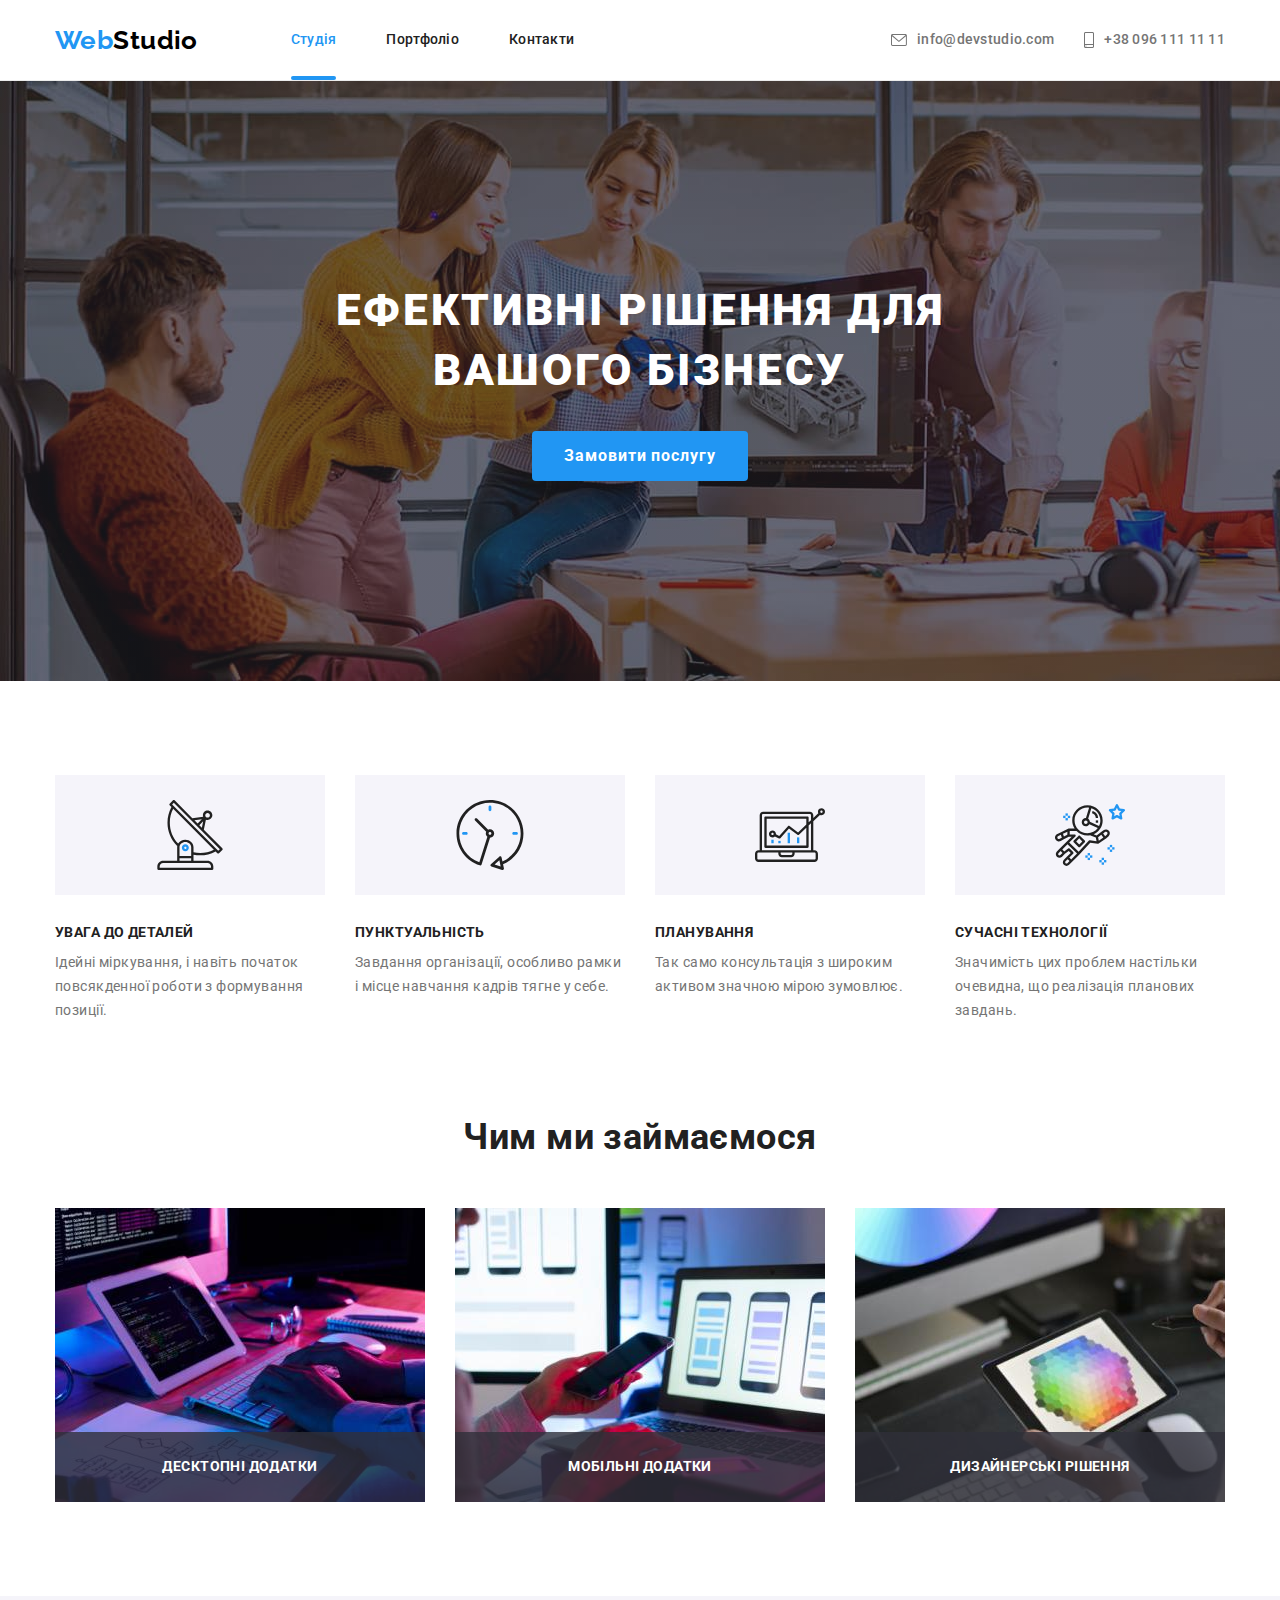
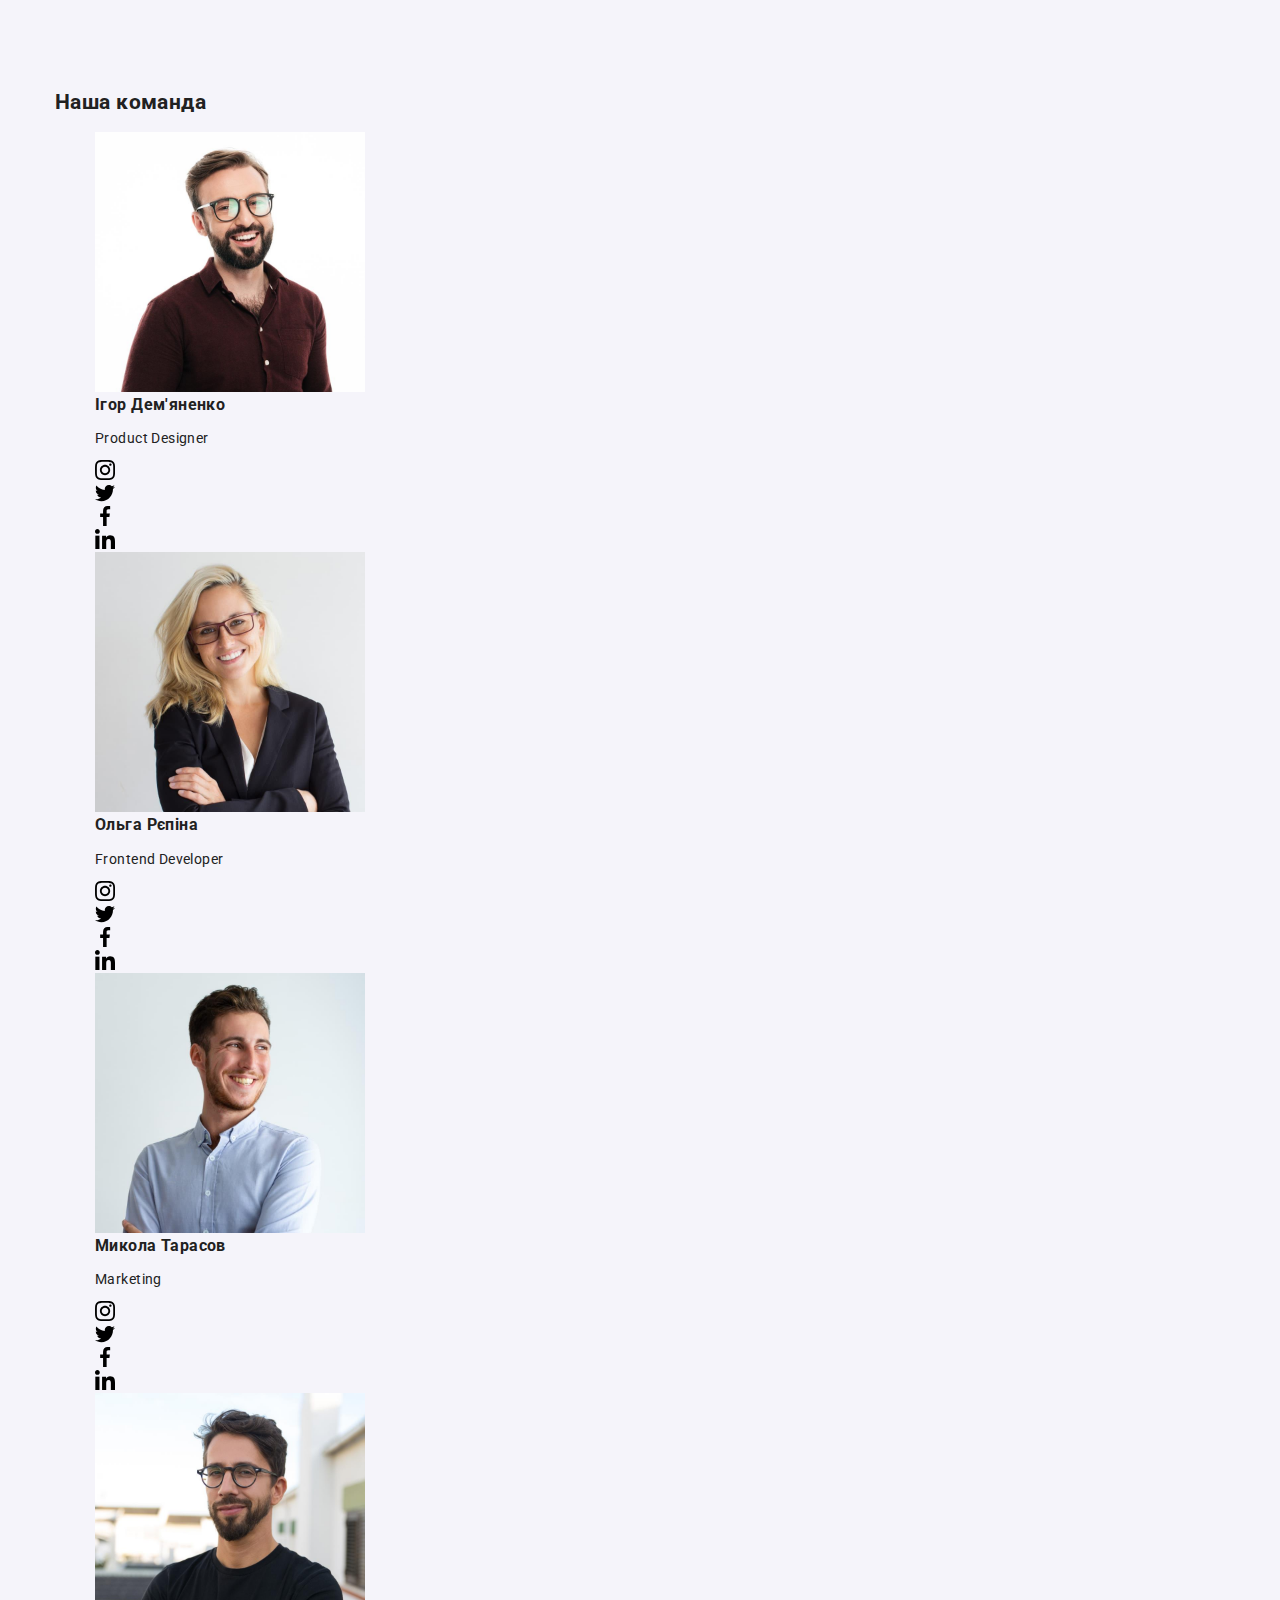
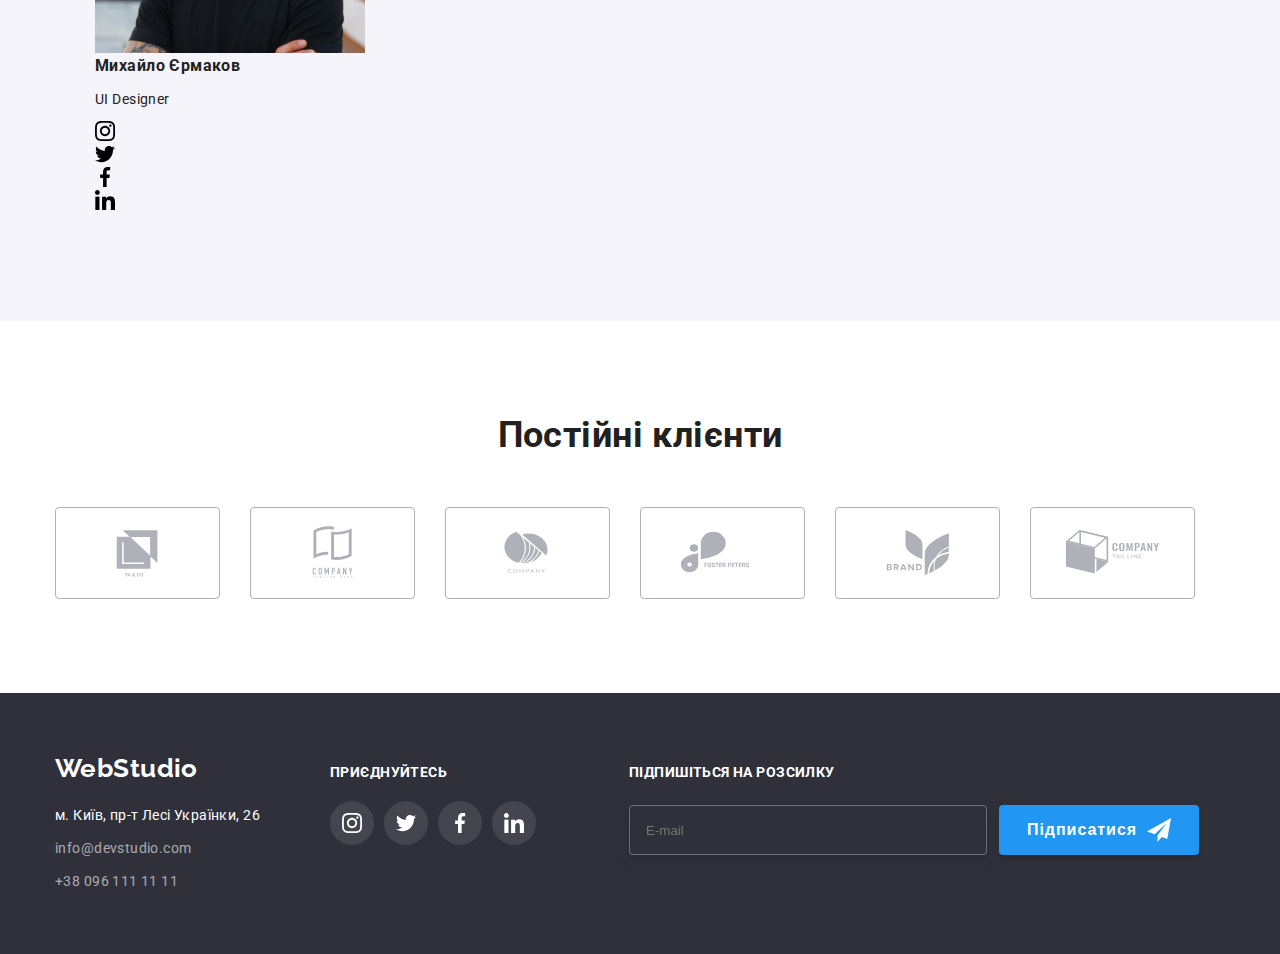
==== commit e615e8de: "змінив за BEM" ====
--- a/index.html
+++ b/index.html
@@ -117,6 +117,7 @@
               </label></li>
               </ul>
               <button class="submit-btn" type="submit">Відправити</button>
+              </div>
           </form>
         </div>
         </div>
@@ -125,52 +126,52 @@
       <section class="special">
         <div class="container">
           <h2 hidden>Особливості</h2>
-          <ul class="special-list">
-            <li class="item">
-              <div class="special-icons">
+          <ul class="special__list">
+            <li class="special__item">
+              <div class="special__icons">
                 <svg width="70" height="70">
                   <use href="./images/icons.svg#icon-antenna"></use>
                 </svg>
               </div>
 
-              <h3 class="special-title">УВАГА ДО ДЕТАЛЕЙ</h3>
-              <p class="special-text">
+              <h3 class="special__title">УВАГА ДО ДЕТАЛЕЙ</h3>
+              <p class="special__text">
                 Ідейні міркування, і навіть початок повсякденної роботи з
                 формування позиції.
               </p>
             </li>
-            <li class="item">
-              <div class="special-icons">
+            <li class="special__item">
+              <div class="special__icons">
                 <svg width="70" height="70">
                   <use href="./images/icons.svg#icon-clock"></use>
                 </svg>
               </div>
 
-              <h3 class="special-title">ПУНКТУАЛЬНІСТЬ</h3>
-              <p class="special-text">
+              <h3 class="special__title">ПУНКТУАЛЬНІСТЬ</h3>
+              <p class="special__text">
                 Завдання організації, особливо рамки і місце навчання кадрів
                 тягне у себе.
               </p>
             </li>
-            <li class="item">
-              <div class="special-icons">
+            <li class="special__item">
+              <div class="special__icons">
                 <svg width="70" height="70">
                   <use href="./images/icons.svg#icon-diagram"></use>
                 </svg>
               </div>
-              <h3 class="special-title">ПЛАНУВАННЯ</h3>
-              <p class="special-text">
+              <h3 class="special__title">ПЛАНУВАННЯ</h3>
+              <p class="special__text">
                 Так само консультація з широким активом значною мірою зумовлює.
               </p>
             </li>
-            <li class="item">
-              <div class="special-icons">
+            <li class="special__item">
+              <div class="special__icons">
                 <svg width="70" height="70">
                   <use href="./images/icons.svg#icon-astronaut"></use>
                 </svg>
               </div>
-              <h3 class="special-title">СУЧАСНІ ТЕХНОЛОГІЇ</h3>
-              <p class="special-text">
+              <h3 class="special__title">СУЧАСНІ ТЕХНОЛОГІЇ</h3>
+              <p class="special__text">
                 Значимість цих проблем настільки очевидна, що реалізація
                 планових завдань.
               </p>
@@ -181,27 +182,27 @@
       <!--Чим ми займаємося-->
       <section class="work">
         <div class="container">
-          <h2 class="work-title">Чим ми займаємося</h2>
-          <ul class="work-list">
-            <li class="item">
+          <h2 class="work__title">Чим ми займаємося</h2>
+          <ul class="work__list">
+            <li class="work__item">
               <img
                 src="./images/img1.jpg"
                 width="370"
                 alt="Розробка десктопних додатків"
               />
-              <p class="work-text">Десктопні додатки</p>
-            </li>
-            <li class="item">
+              <p class="work__text">Десктопні додатки</p>
+            </li>
+            <li class="work__item">
               <img
                 src="./images/img2.jpg"
                 width="370"
                 alt="Розробка мобільних додатків"
               />
-              <p class="work-text">Мобільні додатки</p>
-            </li>
-            <li class="item">
+              <p class="work__text">Мобільні додатки</p>
+            </li>
+            <li class="work__item">
               <img src="./images/img3.jpg" width="370" alt="Веб дизайн" />
-              <p class="work-text">Дизайнерські рішення</p>
+              <p class="work__text">Дизайнерські рішення</p>
             </li>
           </ul>
         </div>
--- a/css/main.min.css
+++ b/css/main.min.css
@@ -1 +1 @@
-:root{--title-text-color: #212121;--primary-text-color: #757575;--white: #FFFFFF;--black-color: #000000;--secondary-background-color: #F5F5F5;--third-background-color: #2F303A;--accent-color: #2196F3;--icon-color: #AFB1B8;--animation-cubic: cubic-bezier(0.4, 0, 0.2, 1)}*,::before,::after{-webkit-box-sizing:border-box;box-sizing:border-box}body{margin:0;background-color:var(--white);color:var(--title-text-color);font-size:14px;font-family:"Roboto",sans-serif;letter-spacing:.03em}a{text-decoration:none}ul{list-style:none}h1,h2,h3,h4,h5,h6,p{margin-top:0}.list{margin:0;padding:0;list-style:none}.link{text-decoration:none}.container{margin:0 auto;padding-left:15px;padding-right:15px;width:1200px}.hero{padding-top:200px;padding-bottom:200px;background-color:var(--third-background-color);color:var(--white)}.hero__title{margin-top:0;margin-bottom:30px;font-weight:900;font-size:44px;line-height:1.36;text-align:center;letter-spacing:.06em;text-transform:uppercase}.overlay{max-width:1600px;height:600px;margin-left:auto;margin-right:auto;background-color:#2f303a;background-image:-webkit-gradient(linear, left top, right top, from(rgba(47, 48, 58, 0.4)), to(rgba(47, 48, 58, 0.4))),url(../images/hero.jpg);background-image:linear-gradient(to right, rgba(47, 48, 58, 0.4), rgba(47, 48, 58, 0.4)),url(../images/hero.jpg)}.hero__button{padding-top:10px;padding-bottom:10px;padding-left:32px;padding-right:32px;margin:auto;font-family:inherit;color:var(--white-color);background-color:var(--accent-color);font-weight:700;font-size:16px;line-height:1.87;display:-webkit-box;display:-ms-flexbox;display:flex;-webkit-box-align:center;-ms-flex-align:center;align-items:center;text-align:center;letter-spacing:.06em;cursor:pointer;border-radius:4px;border:none;-webkit-transition:background-color 250ms var(--animation-cubic);transition:background-color 250ms var(--animation-cubic)}.hero__button:hover,.hero__button:focus{background-color:#188ce8}.backdrop{position:fixed;top:0;left:0;width:100%;height:100%;background-color:rgba(0,0,0,.5);-webkit-transition-property:opacity visibility;transition-property:opacity visibility;-webkit-transition-duration:250ms;transition-duration:250ms;-webkit-transition-timing-function:var(--animation-cubic);transition-timing-function:var(--animation-cubic);z-index:3}.backdrop.is-hidden{opacity:0;pointer-events:none;visibility:hidden}.backdrop.is-hidden .modal{-webkit-transform:translate(-50%, -50%) scale(1.1);transform:translate(-50%, -50%) scale(1.1)}.modal{position:absolute;top:50%;left:50%;z-index:3;-webkit-transform:translate(-50%, -50%) scale(1);transform:translate(-50%, -50%) scale(1);-webkit-transition-property:-webkit-transform;transition-property:-webkit-transform;transition-property:transform;transition-property:transform, -webkit-transform;-webkit-transition-duration:250ms;transition-duration:250ms;-webkit-transition-timing-function:var(--animation-cubic);transition-timing-function:var(--animation-cubic);min-width:528px;min-height:581px;background-color:#fff;-webkit-box-shadow:0px 1px 3px rgba(0,0,0,.12),0px 1px 1px rgba(0,0,0,.14),0px 2px 1px rgba(0,0,0,.2);box-shadow:0px 1px 3px rgba(0,0,0,.12),0px 1px 1px rgba(0,0,0,.14),0px 2px 1px rgba(0,0,0,.2);border-radius:4px}.modal__btn{position:absolute;display:-webkit-box;display:-ms-flexbox;display:flex;-webkit-box-align:center;-ms-flex-align:center;align-items:center;-webkit-box-pack:center;-ms-flex-pack:center;justify-content:center;padding:0;top:8px;right:8px;width:30px;height:30px;border:1px solid rgba(0,0,0,.1);border-radius:50%;background-color:#fff;cursor:pointer}.modal__icon{-webkit-transition:fill 250ms var(--animation-cubic);transition:fill 250ms var(--animation-cubic)}.modal__btn:hover .modal__icon,.modal__btn:focus .modal__icon{fill:var(--accent-color)}.form{width:528px;height:581px;margin:0;padding:40px;font-size:12px;letter-spacing:.01em;color:#757575}.form__field{position:relative;margin-bottom:10px;height:58px;color:var(--title-text-color)}.form__label{color:var(--primary-text-color)}.form__input{width:100%;height:40px;margin-top:4px;padding-left:42px;outline:none;border:1px solid rgba(33,33,33,.2);border-radius:4px;color:var(--title-text-color);-webkit-transition:border-color 250ms var(--animation-cubic);transition:border-color 250ms var(--animation-cubic)}.form__icon{position:absolute;left:12px;top:29px;fill:currentColor;-webkit-transition:fill 250ms var(--animation-cubic);transition:fill 250ms var(--animation-cubic)}.form__input:focus,.feedback__area:focus{border-color:var(--accent-color)}.form__input:focus+.form__icon{fill:var(--accent-color)}.form__title{display:-webkit-box;display:-ms-flexbox;display:flex;-webkit-box-pack:center;-ms-flex-pack:center;justify-content:center;margin-bottom:12px;font-size:20px;color:#212121;letter-spacing:.03em}.feedback{margin-bottom:20px;height:138px}.feedback__area{resize:none;margin-top:4px;width:448px;height:120px;padding:12px 16px;border:1px solid rgba(33,33,33,.2);border-radius:4px;outline:none;-webkit-transition:border-color 250ms var(--animation-cubic);transition:border-color 250ms var(--animation-cubic)}.policy{margin-bottom:30px;line-height:1.71}.agreement{display:-webkit-box;display:-ms-flexbox;display:flex;-webkit-box-pack:center;-ms-flex-pack:center;justify-content:center;-webkit-box-align:center;-ms-flex-align:center;align-items:center;margin-bottom:40px;font-size:14px;letter-spacing:.03em}.agreement__checkbox{-webkit-appearance:none;-moz-appearance:none;appearance:none}.agreement__checkbox:checked+.agreement__icon{background-color:var(--accent-color);border:none;background-size:contain}.agreement__icon{width:16px;height:15px;margin-right:7px;background:#fff;border:2px solid var(--title-text-color);-webkit-box-shadow:0px 1px 3px rgba(0,0,0,.12),0px 1px 1px rgba(0,0,0,.14),0px 2px 1px rgba(0,0,0,.2);box-shadow:0px 1px 3px rgba(0,0,0,.12),0px 1px 1px rgba(0,0,0,.14),0px 2px 1px rgba(0,0,0,.2);border-radius:4px;background-image:url(../images/check.svg);background-origin:border-box;background-size:0;-webkit-transition:background-color 250ms var(--animation-cubic),border 250ms var(--animation-cubic);transition:background-color 250ms var(--animation-cubic),border 250ms var(--animation-cubic)}.agreement__text{text-decoration:underline;color:#2196f3}.submit-btn{display:-webkit-box;display:-ms-flexbox;display:flex;width:200px;height:50px;margin:0;margin-left:auto;margin-right:auto;padding-top:10px;padding-bottom:10px;padding-left:52px;padding-right:52px;background:#2196f3;-webkit-box-shadow:0px 4px 4px rgba(0,0,0,.15);box-shadow:0px 4px 4px rgba(0,0,0,.15);border-radius:4px;border:none;font-size:16px;font-weight:700;line-height:1.88;letter-spacing:.06em;color:#fff}.header{border-bottom:1px solid #ececec}.main-nav{display:-webkit-box;display:-ms-flexbox;display:flex;-webkit-box-align:center;-ms-flex-align:center;align-items:center}.header-nav__logo{margin-right:93px}.header-nav{display:-webkit-inline-box;display:-ms-inline-flexbox;display:inline-flex;-webkit-box-align:center;-ms-flex-align:center;align-items:center}.site-nav{display:-webkit-box;display:-ms-flexbox;display:flex}.site-nav__item:not(:last-child){margin-right:50px}.site-nav__link--current::after{content:"";position:absolute;bottom:0;display:block;width:100%;height:4px;background-color:var(--accent-color);border-radius:2px}.site-nav__item{position:relative}.site-nav__link{color:var(--title-text-color);font-weight:500;line-height:1.14;letter-spacing:.02em;-webkit-transition:color 250ms var(--animation-cubic);transition:color 250ms var(--animation-cubic)}.site-nav__link:hover,.site-nav__link:focus{color:var(--accent-color)}.site-nav__link{position:relative;display:block;padding-top:32px;padding-bottom:32px}.site-nav__link--current{color:var(--accent-color)}.contacts{display:-webkit-box;display:-ms-flexbox;display:flex;margin-left:auto;padding:0;font-weight:500;line-height:1.14;letter-spacing:.02em}.contacts__item:not(:last-child){margin-right:30px}.contacts__mail{color:var(--primary-text-color);display:-webkit-box;display:-ms-flexbox;display:flex;-webkit-box-align:center;-ms-flex-align:center;align-items:center;-webkit-transition:color 250ms var(--animation-cubic);transition:color 250ms var(--animation-cubic)}.mail__icon{margin-right:10px;fill:var(--primary-text-color);-webkit-transition:fill 250ms var(--animation-cubic);transition:fill 250ms var(--animation-cubic)}.contacts__mail:hover .mail__icon,.contacts__mail:focus .mail__icon{fill:var(--accent-color)}.contacts__mail:hover,.contacts__mail:focus{color:var(--accent-color)}.contacts__tel{color:var(--primary-text-color);display:-webkit-box;display:-ms-flexbox;display:flex;-webkit-box-align:center;-ms-flex-align:center;align-items:center;-webkit-transition:color 250ms var(--animation-cubic);transition:color 250ms var(--animation-cubic)}.tel__icon{margin-right:10px;fill:var(--primary-text-color);-webkit-transition:fill 250ms var(--animation-cubic);transition:fill 250ms var(--animation-cubic)}.contacts__tel:hover .tel__icon,.contacts__tel:focus .tel__icon{fill:var(--accent-color)}.contacts__tel:hover,.contacts__tel:focus{color:var(--accent-color)}.logo{color:var(--black-color);font-family:Raleway,sans-serif;font-weight:700;font-size:26px;line-height:1.19}.logo__text{color:var(--accent-color)}.special{padding-top:94px;padding-bottom:94px}.special-list{display:-webkit-box;display:-ms-flexbox;display:flex;margin:0;padding:0;gap:30px}.special-list .item{-ms-flex-preferred-size:270px;flex-basis:270px}.special-icons{margin-bottom:30px;width:270px;height:120px;display:-webkit-box;display:-ms-flexbox;display:flex;-webkit-box-pack:center;-ms-flex-pack:center;justify-content:center;-webkit-box-align:center;-ms-flex-align:center;align-items:center;background-color:#f5f4fa}.special-title{margin-top:0;margin-bottom:10px;font-size:14px;font-weight:700;line-height:1.14;text-transform:uppercase;text-align:left}.special-text{margin:0;color:var(--primary-text-color);font-weight:400;line-height:1.71}.work{padding-bottom:94px}.work-title{margin-top:0;margin-bottom:50px;font-weight:700;font-size:36px;line-height:1.16;text-align:center}.work-list{margin:0;padding:0;display:-webkit-box;display:-ms-flexbox;display:flex}.work-list .item img{margin:0}.work-list .item:not(:last-child){margin-right:30px}.work-list .item{position:relative;height:294px}.work-text{position:absolute;bottom:0;margin:0;padding-top:27px;width:100%;height:70px;font-weight:700;line-height:1.14;text-align:center;text-transform:uppercase;color:var(--white);background-color:rgba(47,48,58,.8)}.team{background-color:#f5f4fa;padding:94px 0}.team-list{display:-webkit-box;display:-ms-flexbox;display:flex;margin:0;padding:0}.team-list .item{background-color:#fff;-webkit-box-shadow:0px 1px 3px rgba(0,0,0,.12),0px 1px 1px rgba(0,0,0,.14),0px 2px 1px rgba(0,0,0,.2);box-shadow:0px 1px 3px rgba(0,0,0,.12),0px 1px 1px rgba(0,0,0,.14),0px 2px 1px rgba(0,0,0,.2);border-radius:0px 0px 4px 4px}.team-list .item-text{padding-top:30px;padding-bottom:30px}.team-list .item:not(:last-child){margin-right:30px}.team-title{margin-top:0;margin-bottom:50px;background-color:#f5f4fa;font-weight:700;font-size:36px;line-height:1.16;text-align:center}.team-name{margin-top:0;margin-bottom:10px;font-weight:500;font-size:16px;line-height:1.18;text-align:center}.team-position{margin:0;color:var(--primary-text-color);font-weight:400;font-size:16px;line-height:1.18;text-align:center}.team .team-icons{display:-webkit-box;display:-ms-flexbox;display:flex;-webkit-box-pack:center;-ms-flex-pack:center;justify-content:center;margin-top:16px}.team-list .social-item{width:44px;height:44px;margin-right:10px}.team-list .social-link{height:100%;border-radius:50%;cursor:pointer;display:-webkit-box;display:-ms-flexbox;display:flex;-webkit-box-pack:center;-ms-flex-pack:center;justify-content:center;-webkit-box-align:center;-ms-flex-align:center;align-items:center;color:var(--primary-text-color);-webkit-transition-property:background-color,color;transition-property:background-color,color;-webkit-transition-duration:250ms;transition-duration:250ms;-webkit-transition-timing-function:var(--animation-cubic);transition-timing-function:var(--animation-cubic)}.team-list .social-link:hover,.team-list .social-link:focus{background-color:var(--accent-color);color:var(--white)}.team-list .social-link:hover .team-icon,.team-list .social-link:focus .team-icon{fill:var(--white)}.team-list .team-icon{fill:currentColor}.team-list .social-item:last-child{margin-right:0}.clients{padding-top:94px;padding-bottom:94px}.clients-list{margin:0;padding:0;display:-webkit-box;display:-ms-flexbox;display:flex;-webkit-box-align:center;-ms-flex-align:center;align-items:center;-webkit-box-pack:center;-ms-flex-pack:center;justify-content:center}.clients-title{margin-bottom:50px;font-size:36px;line-height:1.16;text-align:center}.clients-list .icon-list{margin-right:30px;width:170px;height:92px}.clients-list .list:last-child{margin-right:0}.clients-list .clients-link:hover,.clients-list .clients-link:focus{border-color:var(--accent-color);color:var(--accent-color)}.clients-icon{fill:currentColor}.clients-link{width:100%;height:100%;display:-webkit-box;display:-ms-flexbox;display:flex;-webkit-box-pack:center;-ms-flex-pack:center;justify-content:center;-webkit-box-align:center;-ms-flex-align:center;align-items:center;border:1px solid #afb1b8;border-radius:4px;color:var(--icon-color);-webkit-transition:border-color 250ms var(--animation-cubic),color 250ms var(--animation-cubic);transition:border-color 250ms var(--animation-cubic),color 250ms var(--animation-cubic)}.adress{padding-top:60px;padding-bottom:60px;background-color:#2f303a;font-weight:400;line-height:1.71}.adress .logo{display:inline-block;margin-bottom:20px;color:var(--white)}.adress-list{padding:0;margin:0}.adress-list .item:not(:last-child){margin-bottom:9px}.maps{font-style:normal;color:var(--white);-webkit-transition-property:color;transition-property:color;-webkit-transition-duration:250ms;transition-duration:250ms;-webkit-transition-timing-function:var(--animation-cubic);transition-timing-function:var(--animation-cubic)}.maps:hover,.maps:focus{color:var(--accent-color)}.link{font-style:normal;color:rgba(255,255,255,.6);-webkit-transition-property:color;transition-property:color;-webkit-transition-duration:250ms;transition-duration:250ms;-webkit-transition-timing-function:var(--animation-cubic);transition-timing-function:var(--animation-cubic)}.adress .first{margin-right:70px}.link:hover,.link:focus{color:var(--accent-color)}.foot{display:-webkit-box;display:-ms-flexbox;display:flex;-webkit-box-align:baseline;-ms-flex-align:baseline;align-items:baseline}.social-icons{display:-webkit-box;display:-ms-flexbox;display:flex}.adress .social-item{width:44px;height:44px;margin-right:10px}.adress .social-item:last-child{margin-right:0}.adress-title{margin:0;margin-bottom:20px;padding:0;font-size:14px;line-height:1.14;color:var(--white)}.adress .adress-icon{fill:var(--white)}.adress .social-link:hover,.adress .social-link:focus{background-color:var(--accent-color)}.adress .social-link{width:100%;height:100%;border-radius:50%;cursor:pointer;display:-webkit-box;display:-ms-flexbox;display:flex;-webkit-box-pack:center;-ms-flex-pack:center;justify-content:center;-webkit-box-align:center;-ms-flex-align:center;align-items:center;background-color:rgba(255,255,255,.1);-webkit-transition-property:background-color;transition-property:background-color;-webkit-transition-duration:250ms;transition-duration:250ms;-webkit-transition-timing-function:var(--animation-cubic);transition-timing-function:var(--animation-cubic)}.second{width:206px;height:80px}.third{display:-webkit-box;display:-ms-flexbox;display:flex;-webkit-box-orient:vertical;-webkit-box-direction:normal;-ms-flex-direction:column;flex-direction:column;margin-left:93px}.subscribe-label{display:-webkit-box;display:-ms-flexbox;display:flex}.subscribe-text{text-transform:uppercase;color:#fff;margin-bottom:20px}.third input{margin-right:12px;width:358px;height:50px;padding-left:16px;background:#2f303a;color:var(--white);border:1px solid rgba(255,255,255,.3);-webkit-filter:drop-shadow(0px 4px 4px rgba(0, 0, 0, 0.15));filter:drop-shadow(0px 4px 4px rgba(0, 0, 0, 0.15));border-radius:4px;outline:none;-webkit-transition:border-color 250ms var(--animation-cubic);transition:border-color 250ms var(--animation-cubic)}.third input:focus{border-color:var(--accent-color)}.subscribe-icons{width:24px;height:24px;margin-left:10px}.subscribe-btn{display:-webkit-box;display:-ms-flexbox;display:flex;-webkit-box-pack:center;-ms-flex-pack:center;justify-content:center;-webkit-box-align:center;-ms-flex-align:center;align-items:center;padding:0;width:200px;height:50px;background:#2196f3;-webkit-box-shadow:0px 4px 4px rgba(0,0,0,.15);box-shadow:0px 4px 4px rgba(0,0,0,.15);border-radius:4px;border:none;font-weight:700;font-size:16px;line-height:1.88;letter-spacing:.06em;color:#fff}.project{padding-top:94px;padding-bottom:94px}.filter{display:-webkit-box;display:-ms-flexbox;display:flex;-webkit-box-pack:center;-ms-flex-pack:center;justify-content:center;margin:0;margin-bottom:56px;padding:0}.filter .item:not(:last-child){margin-right:8px}.filter .filter-button:hover,.filter .filter-button:focus{-webkit-box-shadow:0px 1px 1px rgba(0,0,0,.12),0px 4px 4px rgba(0,0,0,.06),1px 4px 6px rgba(0,0,0,.16);box-shadow:0px 1px 1px rgba(0,0,0,.12),0px 4px 4px rgba(0,0,0,.06),1px 4px 6px rgba(0,0,0,.16)}.project-title{margin:0;margin-bottom:4px;color:var(--title-text-color);font-weight:700;font-size:18px;line-height:2;letter-spacing:.06em}.project-exsample{margin:0;color:var(--primary-text-color);font-size:16px;line-height:1.88}.examples{display:-webkit-box;display:-ms-flexbox;display:flex;-ms-flex-wrap:wrap;flex-wrap:wrap;margin:0;padding:0}.examples .item{margin-right:30px;margin-bottom:30px;display:-webkit-box;display:-ms-flexbox;display:flex}.examples .exam-link{-webkit-transition:-webkit-box-shadow 250ms var(--animation-cubic);transition:-webkit-box-shadow 250ms var(--animation-cubic);transition:box-shadow 250ms var(--animation-cubic);transition:box-shadow 250ms var(--animation-cubic), -webkit-box-shadow 250ms var(--animation-cubic)}.examples .exam-link:hover,.examples .exam-link:focus{-webkit-box-shadow:0px 1px 1px rgba(0,0,0,.12),0px 4px 4px rgba(0,0,0,.06),1px 4px 6px rgba(0,0,0,.16);box-shadow:0px 1px 1px rgba(0,0,0,.12),0px 4px 4px rgba(0,0,0,.06),1px 4px 6px rgba(0,0,0,.16)}.examples .item-text{padding-top:20px;padding-bottom:20px;padding-left:24px;padding-right:24px;border-left:1px solid #eee;border-right:1px solid #eee;border-bottom:1px solid #eee}.examples img{display:block}.examples .item:nth-child(3n){margin-right:0}.examples .item:nth-last-child(-n+3){margin-bottom:0}.exam-img{position:relative;overflow:hidden}.exam-overlay{position:absolute;bottom:0;width:100%;height:100%;padding:63px 24px;background-color:rgba(33,150,243,.9);-webkit-transform:translatey(100%);transform:translatey(100%);-webkit-transition:-webkit-transform 250ms var(--animation-cubic);transition:-webkit-transform 250ms var(--animation-cubic);transition:transform 250ms var(--animation-cubic);transition:transform 250ms var(--animation-cubic), -webkit-transform 250ms var(--animation-cubic)}.exam-link:hover .exam-overlay,.exam-link:focus .exam-overlay{-webkit-transform:translatey(0);transform:translatey(0)}.overlay-text{padding:0;margin:0;font-size:18px;line-height:1.56;color:#fff}.filter-button{padding-top:6px;padding-bottom:6px;padding-left:22px;padding-right:22px;border-radius:4px;border:none;font-family:inherit;background-color:#f5f4fa;color:var(--title-text-color);font-family:"Roboto";font-weight:500;font-size:16px;line-height:1.6;text-align:center;cursor:pointer;-webkit-transition:background-color 250ms var(--animation-cubic),color 250ms var(--animation-cubic),-webkit-box-shadow 250ms var(--animation-cubic);transition:background-color 250ms var(--animation-cubic),color 250ms var(--animation-cubic),-webkit-box-shadow 250ms var(--animation-cubic);transition:background-color 250ms var(--animation-cubic),box-shadow 250ms var(--animation-cubic),color 250ms var(--animation-cubic);transition:background-color 250ms var(--animation-cubic),box-shadow 250ms var(--animation-cubic),color 250ms var(--animation-cubic),-webkit-box-shadow 250ms var(--animation-cubic)}.filter-button:hover,.filter-button:focus{background-color:var(--accent-color);color:var(--white)}/*# sourceMappingURL=main.min.css.map */+:root{--title-text-color: #212121;--primary-text-color: #757575;--white: #FFFFFF;--black-color: #000000;--secondary-background-color: #F5F5F5;--third-background-color: #2F303A;--accent-color: #2196F3;--icon-color: #AFB1B8;--animation-cubic: cubic-bezier(0.4, 0, 0.2, 1)}*,::before,::after{-webkit-box-sizing:border-box;box-sizing:border-box}body{margin:0;background-color:var(--white);color:var(--title-text-color);font-size:14px;font-family:"Roboto",sans-serif;letter-spacing:.03em}a{text-decoration:none}ul{list-style:none}h1,h2,h3,h4,h5,h6,p{margin-top:0}.list{margin:0;padding:0;list-style:none}.link{text-decoration:none}.container{margin:0 auto;padding-left:15px;padding-right:15px;width:1200px}.hero{padding-top:200px;padding-bottom:200px;background-color:var(--third-background-color);color:var(--white)}.hero__title{margin-top:0;margin-bottom:30px;font-weight:900;font-size:44px;line-height:1.36;text-align:center;letter-spacing:.06em;text-transform:uppercase}.overlay{max-width:1600px;height:600px;margin-left:auto;margin-right:auto;background-color:#2f303a;background-image:-webkit-gradient(linear, left top, right top, from(rgba(47, 48, 58, 0.4)), to(rgba(47, 48, 58, 0.4))),url(../images/hero.jpg);background-image:linear-gradient(to right, rgba(47, 48, 58, 0.4), rgba(47, 48, 58, 0.4)),url(../images/hero.jpg)}.hero__button{padding-top:10px;padding-bottom:10px;padding-left:32px;padding-right:32px;margin:auto;font-family:inherit;color:var(--white-color);background-color:var(--accent-color);font-weight:700;font-size:16px;line-height:1.87;display:-webkit-box;display:-ms-flexbox;display:flex;-webkit-box-align:center;-ms-flex-align:center;align-items:center;text-align:center;letter-spacing:.06em;cursor:pointer;border-radius:4px;border:none;-webkit-transition:background-color 250ms var(--animation-cubic);transition:background-color 250ms var(--animation-cubic)}.hero__button:hover,.hero__button:focus{background-color:#188ce8}.backdrop{position:fixed;top:0;left:0;width:100%;height:100%;background-color:rgba(0,0,0,.5);-webkit-transition-property:opacity visibility;transition-property:opacity visibility;-webkit-transition-duration:250ms;transition-duration:250ms;-webkit-transition-timing-function:var(--animation-cubic);transition-timing-function:var(--animation-cubic);z-index:3}.backdrop.is-hidden{opacity:0;pointer-events:none;visibility:hidden}.backdrop.is-hidden .modal{-webkit-transform:translate(-50%, -50%) scale(1.1);transform:translate(-50%, -50%) scale(1.1)}.modal{position:absolute;top:50%;left:50%;z-index:3;-webkit-transform:translate(-50%, -50%) scale(1);transform:translate(-50%, -50%) scale(1);-webkit-transition-property:-webkit-transform;transition-property:-webkit-transform;transition-property:transform;transition-property:transform, -webkit-transform;-webkit-transition-duration:250ms;transition-duration:250ms;-webkit-transition-timing-function:var(--animation-cubic);transition-timing-function:var(--animation-cubic);min-width:528px;min-height:581px;background-color:#fff;-webkit-box-shadow:0px 1px 3px rgba(0,0,0,.12),0px 1px 1px rgba(0,0,0,.14),0px 2px 1px rgba(0,0,0,.2);box-shadow:0px 1px 3px rgba(0,0,0,.12),0px 1px 1px rgba(0,0,0,.14),0px 2px 1px rgba(0,0,0,.2);border-radius:4px}.modal__btn{position:absolute;display:-webkit-box;display:-ms-flexbox;display:flex;-webkit-box-align:center;-ms-flex-align:center;align-items:center;-webkit-box-pack:center;-ms-flex-pack:center;justify-content:center;padding:0;top:8px;right:8px;width:30px;height:30px;border:1px solid rgba(0,0,0,.1);border-radius:50%;background-color:#fff;cursor:pointer}.modal__icon{-webkit-transition:fill 250ms var(--animation-cubic);transition:fill 250ms var(--animation-cubic)}.modal__btn:hover .modal__icon,.modal__btn:focus .modal__icon{fill:var(--accent-color)}.form{width:528px;height:581px;margin:0;padding:40px;font-size:12px;letter-spacing:.01em;color:#757575}.form__field{position:relative;margin-bottom:10px;height:58px;color:var(--title-text-color)}.form__label{color:var(--primary-text-color)}.form__input{width:100%;height:40px;margin-top:4px;padding-left:42px;outline:none;border:1px solid rgba(33,33,33,.2);border-radius:4px;color:var(--title-text-color);-webkit-transition:border-color 250ms var(--animation-cubic);transition:border-color 250ms var(--animation-cubic)}.form__icon{position:absolute;left:12px;top:29px;fill:currentColor;-webkit-transition:fill 250ms var(--animation-cubic);transition:fill 250ms var(--animation-cubic)}.form__input:focus,.feedback__area:focus{border-color:var(--accent-color)}.form__input:focus+.form__icon{fill:var(--accent-color)}.form__title{display:-webkit-box;display:-ms-flexbox;display:flex;-webkit-box-pack:center;-ms-flex-pack:center;justify-content:center;margin-bottom:12px;font-size:20px;color:#212121;letter-spacing:.03em}.feedback{margin-bottom:20px;height:138px}.feedback__area{resize:none;margin-top:4px;width:448px;height:120px;padding:12px 16px;border:1px solid rgba(33,33,33,.2);border-radius:4px;outline:none;-webkit-transition:border-color 250ms var(--animation-cubic);transition:border-color 250ms var(--animation-cubic)}.policy{margin-bottom:30px;line-height:1.71}.agreement{display:-webkit-box;display:-ms-flexbox;display:flex;-webkit-box-pack:center;-ms-flex-pack:center;justify-content:center;-webkit-box-align:center;-ms-flex-align:center;align-items:center;margin-bottom:40px;font-size:14px;letter-spacing:.03em}.agreement__checkbox{-webkit-appearance:none;-moz-appearance:none;appearance:none}.agreement__checkbox:checked+.agreement__icon{background-color:var(--accent-color);border:none;background-size:contain}.agreement__icon{width:16px;height:15px;margin-right:7px;background:#fff;border:2px solid var(--title-text-color);-webkit-box-shadow:0px 1px 3px rgba(0,0,0,.12),0px 1px 1px rgba(0,0,0,.14),0px 2px 1px rgba(0,0,0,.2);box-shadow:0px 1px 3px rgba(0,0,0,.12),0px 1px 1px rgba(0,0,0,.14),0px 2px 1px rgba(0,0,0,.2);border-radius:4px;background-image:url(../images/check.svg);background-origin:border-box;background-size:0;-webkit-transition:background-color 250ms var(--animation-cubic),border 250ms var(--animation-cubic);transition:background-color 250ms var(--animation-cubic),border 250ms var(--animation-cubic)}.agreement__text{text-decoration:underline;color:#2196f3}.submit-btn{display:-webkit-box;display:-ms-flexbox;display:flex;width:200px;height:50px;margin:0;margin-left:auto;margin-right:auto;padding-top:10px;padding-bottom:10px;padding-left:52px;padding-right:52px;background:#2196f3;-webkit-box-shadow:0px 4px 4px rgba(0,0,0,.15);box-shadow:0px 4px 4px rgba(0,0,0,.15);border-radius:4px;border:none;font-size:16px;font-weight:700;line-height:1.88;letter-spacing:.06em;color:#fff}.header{border-bottom:1px solid #ececec}.main-nav{display:-webkit-box;display:-ms-flexbox;display:flex;-webkit-box-align:center;-ms-flex-align:center;align-items:center}.header-nav__logo{margin-right:93px}.header-nav{display:-webkit-inline-box;display:-ms-inline-flexbox;display:inline-flex;-webkit-box-align:center;-ms-flex-align:center;align-items:center}.site-nav{display:-webkit-box;display:-ms-flexbox;display:flex}.site-nav__item:not(:last-child){margin-right:50px}.site-nav__link--current::after{content:"";position:absolute;bottom:0;display:block;width:100%;height:4px;background-color:var(--accent-color);border-radius:2px}.site-nav__item{position:relative}.site-nav__link{color:var(--title-text-color);font-weight:500;line-height:1.14;letter-spacing:.02em;-webkit-transition:color 250ms var(--animation-cubic);transition:color 250ms var(--animation-cubic)}.site-nav__link:hover,.site-nav__link:focus{color:var(--accent-color)}.site-nav__link{position:relative;display:block;padding-top:32px;padding-bottom:32px}.site-nav__link--current{color:var(--accent-color)}.contacts{display:-webkit-box;display:-ms-flexbox;display:flex;margin-left:auto;padding:0;font-weight:500;line-height:1.14;letter-spacing:.02em}.contacts__item:not(:last-child){margin-right:30px}.contacts__mail{color:var(--primary-text-color);display:-webkit-box;display:-ms-flexbox;display:flex;-webkit-box-align:center;-ms-flex-align:center;align-items:center;-webkit-transition:color 250ms var(--animation-cubic);transition:color 250ms var(--animation-cubic)}.mail__icon{margin-right:10px;fill:var(--primary-text-color);-webkit-transition:fill 250ms var(--animation-cubic);transition:fill 250ms var(--animation-cubic)}.contacts__mail:hover .mail__icon,.contacts__mail:focus .mail__icon{fill:var(--accent-color)}.contacts__mail:hover,.contacts__mail:focus{color:var(--accent-color)}.contacts__tel{color:var(--primary-text-color);display:-webkit-box;display:-ms-flexbox;display:flex;-webkit-box-align:center;-ms-flex-align:center;align-items:center;-webkit-transition:color 250ms var(--animation-cubic);transition:color 250ms var(--animation-cubic)}.tel__icon{margin-right:10px;fill:var(--primary-text-color);-webkit-transition:fill 250ms var(--animation-cubic);transition:fill 250ms var(--animation-cubic)}.contacts__tel:hover .tel__icon,.contacts__tel:focus .tel__icon{fill:var(--accent-color)}.contacts__tel:hover,.contacts__tel:focus{color:var(--accent-color)}.logo{color:var(--black-color);font-family:Raleway,sans-serif;font-weight:700;font-size:26px;line-height:1.19}.logo__text{color:var(--accent-color)}.special{padding-top:94px;padding-bottom:94px}.special__list{display:-webkit-box;display:-ms-flexbox;display:flex;margin:0;padding:0;gap:30px}.special__item{-ms-flex-preferred-size:270px;flex-basis:270px}.special__icons{margin-bottom:30px;width:270px;height:120px;display:-webkit-box;display:-ms-flexbox;display:flex;-webkit-box-pack:center;-ms-flex-pack:center;justify-content:center;-webkit-box-align:center;-ms-flex-align:center;align-items:center;background-color:#f5f4fa}.special__title{margin-top:0;margin-bottom:10px;font-size:14px;font-weight:700;line-height:1.14;text-transform:uppercase;text-align:left}.special__text{margin:0;color:var(--primary-text-color);font-weight:400;line-height:1.71}.work{padding-bottom:94px}.work__title{margin-top:0;margin-bottom:50px;font-weight:700;font-size:36px;line-height:1.16;text-align:center}.work__list{margin:0;padding:0;display:-webkit-box;display:-ms-flexbox;display:flex}.work__item:not(:last-child){margin-right:30px}.work__item{position:relative;height:294px}.work__text{position:absolute;bottom:0;margin:0;padding-top:27px;width:100%;height:70px;font-weight:700;line-height:1.14;text-align:center;text-transform:uppercase;color:var(--white);background-color:rgba(47,48,58,.8)}.team{background-color:#f5f4fa;padding:94px 0}.team__list{display:-webkit-box;display:-ms-flexbox;display:flex;margin:0;padding:0}.team__item{background-color:#fff;-webkit-box-shadow:0px 1px 3px rgba(0,0,0,.12),0px 1px 1px rgba(0,0,0,.14),0px 2px 1px rgba(0,0,0,.2);box-shadow:0px 1px 3px rgba(0,0,0,.12),0px 1px 1px rgba(0,0,0,.14),0px 2px 1px rgba(0,0,0,.2);border-radius:0px 0px 4px 4px}.team__list .user__meta{padding-top:30px;padding-bottom:30px}.team__item:not(:last-child){margin-right:30px}.team__title{margin-top:0;margin-bottom:50px;background-color:#f5f4fa;font-weight:700;font-size:36px;line-height:1.16;text-align:center}.user__name{margin-top:0;margin-bottom:10px;font-weight:500;font-size:16px;line-height:1.18;text-align:center}.user__position{margin:0;color:var(--primary-text-color);font-weight:400;font-size:16px;line-height:1.18;text-align:center}.user__icons{display:-webkit-box;display:-ms-flexbox;display:flex;-webkit-box-pack:center;-ms-flex-pack:center;justify-content:center;margin-top:16px}.socials__item{width:44px;height:44px;margin-right:10px}.socials__link{height:100%;border-radius:50%;cursor:pointer;display:-webkit-box;display:-ms-flexbox;display:flex;-webkit-box-pack:center;-ms-flex-pack:center;justify-content:center;-webkit-box-align:center;-ms-flex-align:center;align-items:center;color:var(--primary-text-color);-webkit-transition-property:background-color,color;transition-property:background-color,color;-webkit-transition-duration:250ms;transition-duration:250ms;-webkit-transition-timing-function:var(--animation-cubic);transition-timing-function:var(--animation-cubic)}.socials__link:hover,.socials__link:focus{background-color:var(--accent-color);color:var(--white)}.socials__link:hover .socials__item,.socials__link:focus .socials__item{fill:var(--white)}.socials{fill:currentColor}.socials__item:last-child{margin-right:0}.clients{padding-top:94px;padding-bottom:94px}.clients-list{margin:0;padding:0;display:-webkit-box;display:-ms-flexbox;display:flex;-webkit-box-align:center;-ms-flex-align:center;align-items:center;-webkit-box-pack:center;-ms-flex-pack:center;justify-content:center}.clients-title{margin-bottom:50px;font-size:36px;line-height:1.16;text-align:center}.clients-list .icon-list{margin-right:30px;width:170px;height:92px}.clients-list .list:last-child{margin-right:0}.clients-list .clients-link:hover,.clients-list .clients-link:focus{border-color:var(--accent-color);color:var(--accent-color)}.clients-icon{fill:currentColor}.clients-link{width:100%;height:100%;display:-webkit-box;display:-ms-flexbox;display:flex;-webkit-box-pack:center;-ms-flex-pack:center;justify-content:center;-webkit-box-align:center;-ms-flex-align:center;align-items:center;border:1px solid #afb1b8;border-radius:4px;color:var(--icon-color);-webkit-transition:border-color 250ms var(--animation-cubic),color 250ms var(--animation-cubic);transition:border-color 250ms var(--animation-cubic),color 250ms var(--animation-cubic)}.adress{padding-top:60px;padding-bottom:60px;background-color:#2f303a;font-weight:400;line-height:1.71}.adress .logo{display:inline-block;margin-bottom:20px;color:var(--white)}.adress-list{padding:0;margin:0}.adress-list .item:not(:last-child){margin-bottom:9px}.maps{font-style:normal;color:var(--white);-webkit-transition-property:color;transition-property:color;-webkit-transition-duration:250ms;transition-duration:250ms;-webkit-transition-timing-function:var(--animation-cubic);transition-timing-function:var(--animation-cubic)}.maps:hover,.maps:focus{color:var(--accent-color)}.link{font-style:normal;color:rgba(255,255,255,.6);-webkit-transition-property:color;transition-property:color;-webkit-transition-duration:250ms;transition-duration:250ms;-webkit-transition-timing-function:var(--animation-cubic);transition-timing-function:var(--animation-cubic)}.adress .first{margin-right:70px}.link:hover,.link:focus{color:var(--accent-color)}.foot{display:-webkit-box;display:-ms-flexbox;display:flex;-webkit-box-align:baseline;-ms-flex-align:baseline;align-items:baseline}.social-icons{display:-webkit-box;display:-ms-flexbox;display:flex}.adress .social-item{width:44px;height:44px;margin-right:10px}.adress .social-item:last-child{margin-right:0}.adress-title{margin:0;margin-bottom:20px;padding:0;font-size:14px;line-height:1.14;color:var(--white)}.adress .adress-icon{fill:var(--white)}.adress .social-link:hover,.adress .social-link:focus{background-color:var(--accent-color)}.adress .social-link{width:100%;height:100%;border-radius:50%;cursor:pointer;display:-webkit-box;display:-ms-flexbox;display:flex;-webkit-box-pack:center;-ms-flex-pack:center;justify-content:center;-webkit-box-align:center;-ms-flex-align:center;align-items:center;background-color:rgba(255,255,255,.1);-webkit-transition-property:background-color;transition-property:background-color;-webkit-transition-duration:250ms;transition-duration:250ms;-webkit-transition-timing-function:var(--animation-cubic);transition-timing-function:var(--animation-cubic)}.second{width:206px;height:80px}.third{display:-webkit-box;display:-ms-flexbox;display:flex;-webkit-box-orient:vertical;-webkit-box-direction:normal;-ms-flex-direction:column;flex-direction:column;margin-left:93px}.subscribe-label{display:-webkit-box;display:-ms-flexbox;display:flex}.subscribe-text{text-transform:uppercase;color:#fff;margin-bottom:20px}.third input{margin-right:12px;width:358px;height:50px;padding-left:16px;background:#2f303a;color:var(--white);border:1px solid rgba(255,255,255,.3);-webkit-filter:drop-shadow(0px 4px 4px rgba(0, 0, 0, 0.15));filter:drop-shadow(0px 4px 4px rgba(0, 0, 0, 0.15));border-radius:4px;outline:none;-webkit-transition:border-color 250ms var(--animation-cubic);transition:border-color 250ms var(--animation-cubic)}.third input:focus{border-color:var(--accent-color)}.subscribe-icons{width:24px;height:24px;margin-left:10px}.subscribe-btn{display:-webkit-box;display:-ms-flexbox;display:flex;-webkit-box-pack:center;-ms-flex-pack:center;justify-content:center;-webkit-box-align:center;-ms-flex-align:center;align-items:center;padding:0;width:200px;height:50px;background:#2196f3;-webkit-box-shadow:0px 4px 4px rgba(0,0,0,.15);box-shadow:0px 4px 4px rgba(0,0,0,.15);border-radius:4px;border:none;font-weight:700;font-size:16px;line-height:1.88;letter-spacing:.06em;color:#fff}.project{padding-top:94px;padding-bottom:94px}.filter{display:-webkit-box;display:-ms-flexbox;display:flex;-webkit-box-pack:center;-ms-flex-pack:center;justify-content:center;margin:0;margin-bottom:56px;padding:0}.filter .item:not(:last-child){margin-right:8px}.filter .filter-button:hover,.filter .filter-button:focus{-webkit-box-shadow:0px 1px 1px rgba(0,0,0,.12),0px 4px 4px rgba(0,0,0,.06),1px 4px 6px rgba(0,0,0,.16);box-shadow:0px 1px 1px rgba(0,0,0,.12),0px 4px 4px rgba(0,0,0,.06),1px 4px 6px rgba(0,0,0,.16)}.project-title{margin:0;margin-bottom:4px;color:var(--title-text-color);font-weight:700;font-size:18px;line-height:2;letter-spacing:.06em}.project-exsample{margin:0;color:var(--primary-text-color);font-size:16px;line-height:1.88}.examples{display:-webkit-box;display:-ms-flexbox;display:flex;-ms-flex-wrap:wrap;flex-wrap:wrap;margin:0;padding:0}.examples .item{margin-right:30px;margin-bottom:30px;display:-webkit-box;display:-ms-flexbox;display:flex}.examples .exam-link{-webkit-transition:-webkit-box-shadow 250ms var(--animation-cubic);transition:-webkit-box-shadow 250ms var(--animation-cubic);transition:box-shadow 250ms var(--animation-cubic);transition:box-shadow 250ms var(--animation-cubic), -webkit-box-shadow 250ms var(--animation-cubic)}.examples .exam-link:hover,.examples .exam-link:focus{-webkit-box-shadow:0px 1px 1px rgba(0,0,0,.12),0px 4px 4px rgba(0,0,0,.06),1px 4px 6px rgba(0,0,0,.16);box-shadow:0px 1px 1px rgba(0,0,0,.12),0px 4px 4px rgba(0,0,0,.06),1px 4px 6px rgba(0,0,0,.16)}.examples .item-text{padding-top:20px;padding-bottom:20px;padding-left:24px;padding-right:24px;border-left:1px solid #eee;border-right:1px solid #eee;border-bottom:1px solid #eee}.examples img{display:block}.examples .item:nth-child(3n){margin-right:0}.examples .item:nth-last-child(-n+3){margin-bottom:0}.exam-img{position:relative;overflow:hidden}.exam-overlay{position:absolute;bottom:0;width:100%;height:100%;padding:63px 24px;background-color:rgba(33,150,243,.9);-webkit-transform:translatey(100%);transform:translatey(100%);-webkit-transition:-webkit-transform 250ms var(--animation-cubic);transition:-webkit-transform 250ms var(--animation-cubic);transition:transform 250ms var(--animation-cubic);transition:transform 250ms var(--animation-cubic), -webkit-transform 250ms var(--animation-cubic)}.exam-link:hover .exam-overlay,.exam-link:focus .exam-overlay{-webkit-transform:translatey(0);transform:translatey(0)}.overlay-text{padding:0;margin:0;font-size:18px;line-height:1.56;color:#fff}.filter-button{padding-top:6px;padding-bottom:6px;padding-left:22px;padding-right:22px;border-radius:4px;border:none;font-family:inherit;background-color:#f5f4fa;color:var(--title-text-color);font-family:"Roboto";font-weight:500;font-size:16px;line-height:1.6;text-align:center;cursor:pointer;-webkit-transition:background-color 250ms var(--animation-cubic),color 250ms var(--animation-cubic),-webkit-box-shadow 250ms var(--animation-cubic);transition:background-color 250ms var(--animation-cubic),color 250ms var(--animation-cubic),-webkit-box-shadow 250ms var(--animation-cubic);transition:background-color 250ms var(--animation-cubic),box-shadow 250ms var(--animation-cubic),color 250ms var(--animation-cubic);transition:background-color 250ms var(--animation-cubic),box-shadow 250ms var(--animation-cubic),color 250ms var(--animation-cubic),-webkit-box-shadow 250ms var(--animation-cubic)}.filter-button:hover,.filter-button:focus{background-color:var(--accent-color);color:var(--white)}/*# sourceMappingURL=main.min.css.map */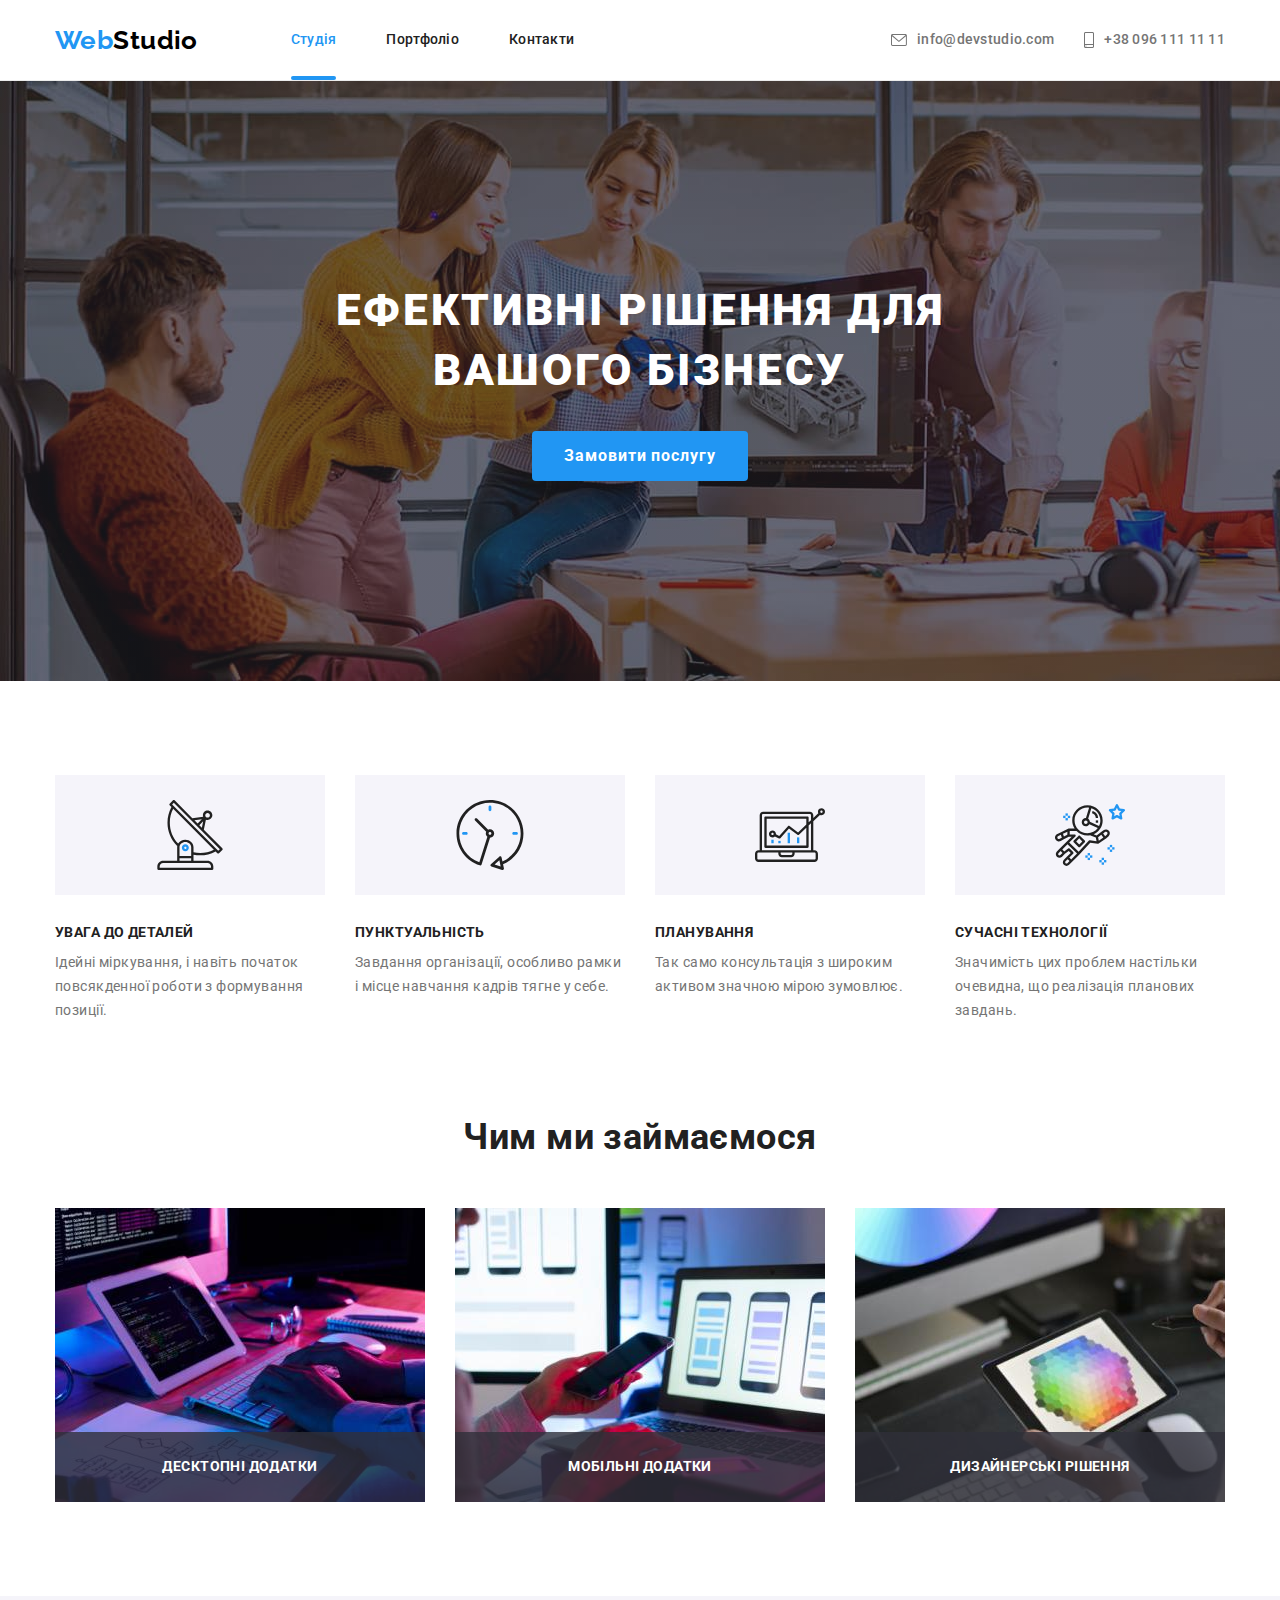
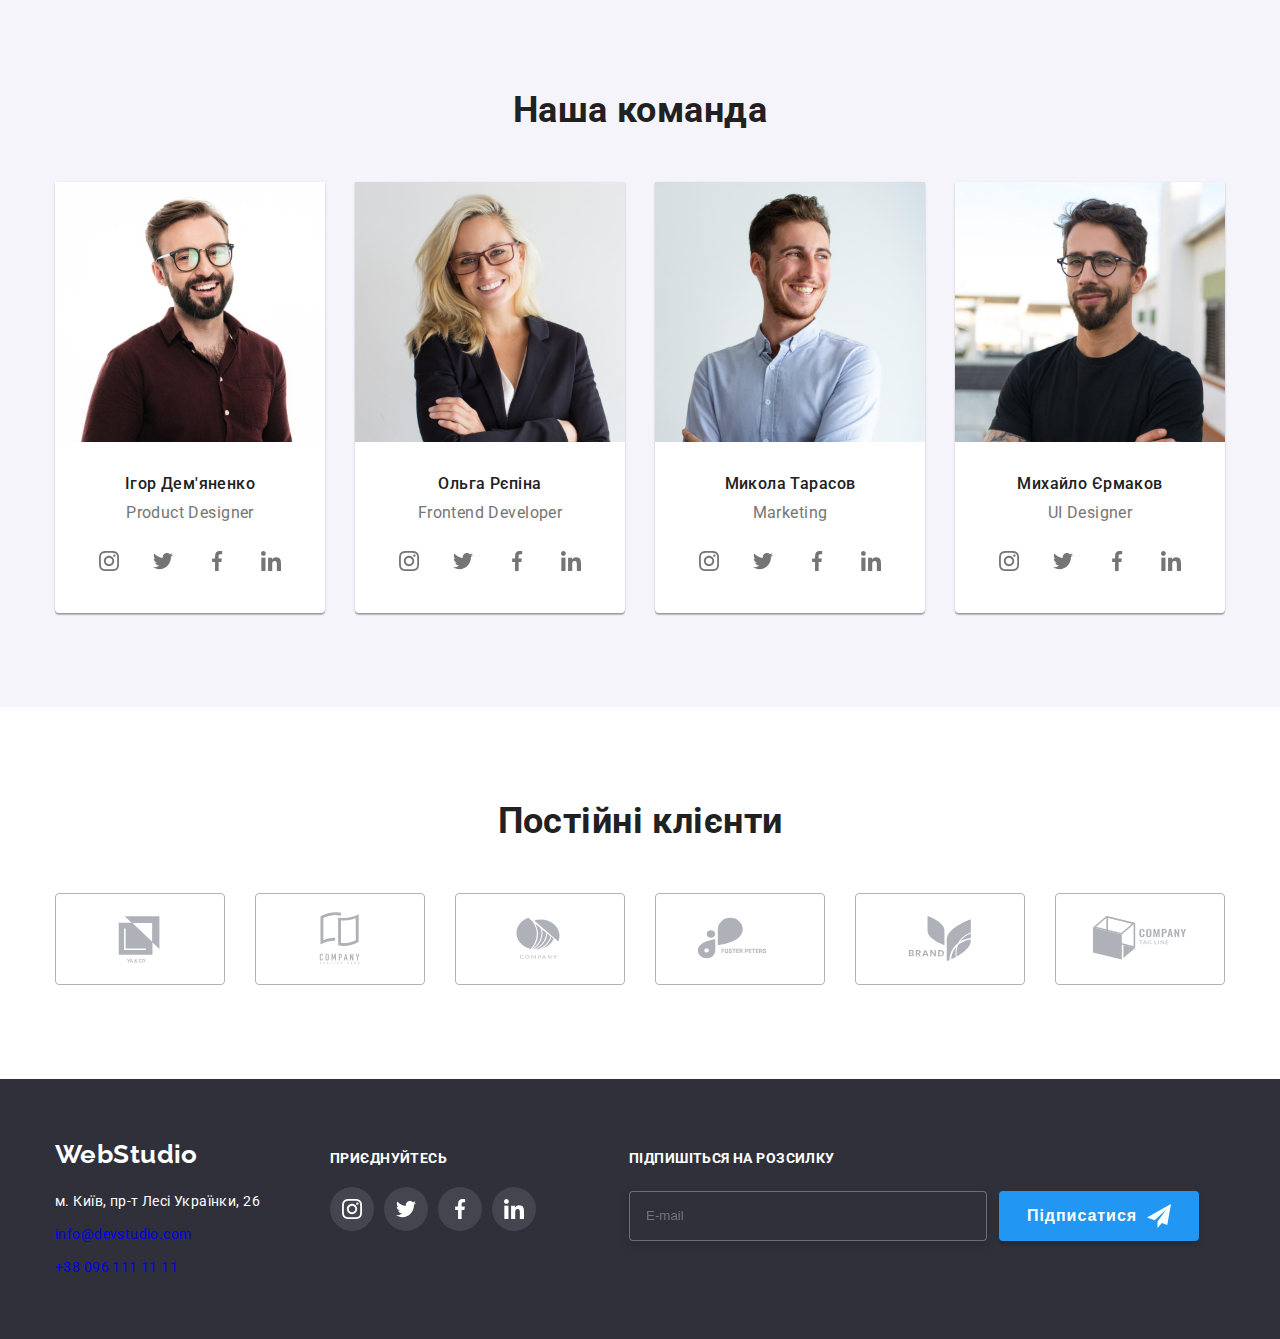
==== commit ad088595: "змінив клієнтів" ====
--- a/index.html
+++ b/index.html
@@ -210,138 +210,138 @@
       <!--Команда-->
       <section class="team">
         <div class="container">
-          <h2 class="team-title">Наша команда</h2>
-          <ul class="team-list">
-            <li class="item">
+          <h2 class="team__title">Наша команда</h2>
+          <ul class="team__list">
+            <li class="worker">
               <img src="./images/photo1.jpg" width="270" alt="Фото Ігора" />
-              <div class="item-text">
-                <h3 class="team-name">Ігор Дем'яненко</h3>
-                <p class="team-position" lang="en">Product Designer</p>
-                <ul class="team-icons list">
-                  <li class="social-item">
-                    <a href="" class="social-link link">
-                      <svg class="team-icon" width="20" height="20">
+              <div class="worker__meta">
+                <h3 class="worker__name">Ігор Дем'яненко</h3>
+                <p class="worker__position" lang="en">Product Designer</p>
+                <ul class="socials list">
+                  <li class="socials__item">
+                    <a href="" class="socials__link link">
+                      <svg class="socials__icon" width="20" height="20">
                         <use href="./images/icons.svg#icon-inst"></use>
                       </svg>
                     </a>
                   </li>
-                  <li class="social-item">
-                    <a href="" class="social-link link"
-                      ><svg class="team-icon" width="20" height="20">
+                  <li class="socials__item">
+                    <a href="" class="socials__link link"
+                      ><svg class="socials__icon" width="20" height="20">
                         <use href="./images/icons.svg#icon-twitter"></use></svg
                     ></a>
                   </li>
-                  <li class="social-item">
-                    <a href="" class="social-link link"
-                      ><svg class="team-icon" width="20" height="20">
+                  <li class="socials__item">
+                    <a href="" class="socials__link link"
+                      ><svg class="socials__icon" width="20" height="20">
                         <use href="./images/icons.svg#icon-facebook"></use></svg
                     ></a>
                   </li>
-                  <li class="social-item">
-                    <a href="" class="social-link link"
-                      ><svg class="team-icon" width="20" height="20">
+                  <li class="socials__item">
+                    <a href="" class="socials__link link"
+                      ><svg class="socials__icon" width="20" height="20">
                         <use href="./images/icons.svg#icon-linkedin"></use></svg
                     ></a>
                   </li>
                 </ul>
               </div>
             </li>
-            <li class="item">
+            <li class="worker">
               <img src="./images/photo2.jpg" width="270" alt="Фото Ольги" />
-              <div class="item-text">
-                <h3 class="team-name">Ольга Рєпіна</h3>
-                <p class="team-position" lang="en">Frontend Developer</p>
-                <ul class="team-icons list">
-                  <li class="social-item">
-                    <a href="" class="social-link link">
-                      <svg class="team-icon" width="20" height="20">
+              <div class="worker__meta">
+                <h3 class="worker__name">Ольга Рєпіна</h3>
+                <p class="worker__position" lang="en">Frontend Developer</p>
+                <ul class="socials list">
+                  <li class="socials__item">
+                    <a href="" class="socials__link link">
+                      <svg class="socials__icon" width="20" height="20">
                         <use href="./images/icons.svg#icon-inst"></use>
                       </svg>
                     </a>
                   </li>
-                  <li class="social-item">
-                    <a href="" class="social-link link"
-                      ><svg class="team-icon" width="20" height="20">
+                  <li class="socials__item">
+                    <a href="" class="socials__link link"
+                      ><svg class="socials__icon" width="20" height="20">
                         <use href="./images/icons.svg#icon-twitter"></use></svg
                     ></a>
                   </li>
-                  <li class="social-item">
-                    <a href="" class="social-link link"
-                      ><svg class="team-icon" width="20" height="20">
+                  <li class="socials__item">
+                    <a href="" class="socials__link link"
+                      ><svg class="socials__icon" width="20" height="20">
                         <use href="./images/icons.svg#icon-facebook"></use></svg
                     ></a>
                   </li>
-                  <li class="social-item">
-                    <a href="" class="social-link link"
-                      ><svg class="team-icon" width="20" height="20">
+                  <li class="socials__item">
+                    <a href="" class="socials__link link"
+                      ><svg class="socials__icon" width="20" height="20">
                         <use href="./images/icons.svg#icon-linkedin"></use></svg
                     ></a>
                   </li>
                 </ul>
               </div>
             </li>
-            <li class="item">
+            <li class="worker">
               <img src="./images/photo3.jpg" width="270" alt="Фото Миколи" />
-              <div class="item-text">
-                <h3 class="team-name">Микола Тарасов</h3>
-                <p class="team-position" lang="en">Marketing</p>
-                <ul class="team-icons list">
-                  <li class="social-item">
-                    <a href="" class="social-link link">
-                      <svg class="team-icon" width="20" height="20">
+              <div class="worker__meta">
+                <h3 class="worker__name">Микола Тарасов</h3>
+                <p class="worker__position" lang="en">Marketing</p>
+                <ul class="socials list">
+                  <li class="socials__item">
+                    <a href="" class="socials__link link">
+                      <svg class="socials__icon" width="20" height="20">
                         <use href="./images/icons.svg#icon-inst"></use>
                       </svg>
                     </a>
                   </li>
-                  <li class="social-item">
-                    <a href="" class="social-link link"
-                      ><svg class="team-icon" width="20" height="20">
+                  <li class="socials__item">
+                    <a href="" class="socials__link link"
+                      ><svg class="socials__icon" width="20" height="20">
                         <use href="./images/icons.svg#icon-twitter"></use></svg
                     ></a>
                   </li>
-                  <li class="social-item">
-                    <a href="" class="social-link link"
-                      ><svg class="team-icon" width="20" height="20">
+                  <li class="socials__item">
+                    <a href="" class="socials__link link"
+                      ><svg class="socials__icon" width="20" height="20">
                         <use href="./images/icons.svg#icon-facebook"></use></svg
                     ></a>
                   </li>
-                  <li class="social-item">
-                    <a href="" class="social-link link"
-                      ><svg class="team-icon" width="20" height="20">
+                  <li class="socials__item">
+                    <a href="" class="socials__link link"
+                      ><svg class="socials__icon" width="20" height="20">
                         <use href="./images/icons.svg#icon-linkedin"></use></svg
                     ></a>
                   </li>
                 </ul>
               </div>
             </li>
-            <li class="item">
+            <li class="worker">
               <img src="./images/photo4.jpg" width="270" alt="Фото Михайла" />
-              <div class="item-text">
-                <h3 class="team-name">Михайло Єрмаков</h3>
-                <p class="team-position" lang="en">UI Designer</p>
-                <ul class="team-icons list">
-                  <li class="social-item">
-                    <a href="" class="social-link link">
-                      <svg class="team-icon" width="20" height="20">
+              <div class="worker__meta">
+                <h3 class="worker__name">Михайло Єрмаков</h3>
+                <p class="worker__position" lang="en">UI Designer</p>
+                <ul class="socials list">
+                  <li class="socials__item">
+                    <a href="" class="socials__link link">
+                      <svg class="socials__icon" width="20" height="20">
                         <use href="./images/icons.svg#icon-inst"></use>
                       </svg>
                     </a>
                   </li>
-                  <li class="social-item">
-                    <a href="" class="social-link link"
-                      ><svg class="team-icon" width="20" height="20">
+                  <li class="socials__item">
+                    <a href="" class="socials__link link"
+                      ><svg class="socials__icon" width="20" height="20">
                         <use href="./images/icons.svg#icon-twitter"></use></svg
                     ></a>
                   </li>
-                  <li class="social-item">
-                    <a href="" class="social-link link"
-                      ><svg class="team-icon" width="20" height="20">
+                  <li class="socials__item">
+                    <a href="" class="socials__link link"
+                      ><svg class="socials__icon" width="20" height="20">
                         <use href="./images/icons.svg#icon-facebook"></use></svg
                     ></a>
                   </li>
-                  <li class="social-item">
-                    <a href="" class="social-link link"
-                      ><svg class="team-icon" width="20" height="20">
+                  <li class="socials__item">
+                    <a href="" class="socials__link link"
+                      ><svg class="socials__icon" width="20" height="20">
                         <use href="./images/icons.svg#icon-linkedin"></use></svg
                     ></a>
                   </li>
@@ -351,43 +351,44 @@
           </ul>
         </div>
       </section>
+      <!-- Kлієнти-->
       <section class="clients">
         <div class="container">
-          <h2 class="clients-title">Постійні клієнти</h2>
-          <ul class="clients-list">
-            <li class="icon-list">
-              <a href="" class="clients-link"
-                ><svg class="clients-icon" width="106" height="60">
+          <h2 class="clients__title">Постійні клієнти</h2>
+          <ul class="clients__list">
+            <li class="clients__item">
+              <a href="" class="clients__link"
+                ><svg class="clients__icon" width="106" height="60">
                   <use href="./images/icons.svg#icon-clientone"></use></svg
               ></a>
             </li>
-            <li class="icon-list">
-              <a href="" class="clients-link"
-                ><svg class="clients-icon" width="106" height="60">
+            <li class="clients__item">
+              <a href="" class="clients__link"
+                ><svg class="clients__icon" width="106" height="60">
                   <use href="./images/icons.svg#icon-clienttwo"></use></svg
               ></a>
             </li>
-            <li class="icon-list">
-              <a href="" class="clients-link"
-                ><svg class="clients-icon" width="106" height="60">
+            <li class="clients__item">
+              <a href="" class="clients__link"
+                ><svg class="clients__icon" width="106" height="60">
                   <use href="./images/icons.svg#icon-clientthree"></use></svg
               ></a>
             </li>
-            <li class="icon-list">
-              <a href="" class="clients-link"
-                ><svg class="clients-icon" width="106" height="60">
+            <li class="clients__item">
+              <a href="" class="clients__link"
+                ><svg class="clients__icon" width="106" height="60">
                   <use href="./images/icons.svg#icon-clientfour"></use></svg
               ></a>
             </li>
-            <li class="icon-list">
-              <a href="" class="clients-link"
-                ><svg class="clients-icon" width="106" height="60">
+            <li class="clients__item">
+              <a href="" class="clients__link"
+                ><svg class="clients__icon" width="106" height="60">
                   <use href="./images/icons.svg#icon-clientfive"></use></svg
               ></a>
             </li>
-            <li class="icon-list">
-              <a href="" class="clients-link"
-                ><svg class="clients-icon" width="106" height="60">
+            <li class="clients__item">
+              <a href="" class="clients__link"
+                ><svg class="clients__icon" width="106" height="60">
                   <use href="./images/icons.svg#icon-clientsix"></use></svg
               ></a>
             </li>
--- a/css/main.min.css
+++ b/css/main.min.css
@@ -1 +1 @@
-:root{--title-text-color: #212121;--primary-text-color: #757575;--white: #FFFFFF;--black-color: #000000;--secondary-background-color: #F5F5F5;--third-background-color: #2F303A;--accent-color: #2196F3;--icon-color: #AFB1B8;--animation-cubic: cubic-bezier(0.4, 0, 0.2, 1)}*,::before,::after{-webkit-box-sizing:border-box;box-sizing:border-box}body{margin:0;background-color:var(--white);color:var(--title-text-color);font-size:14px;font-family:"Roboto",sans-serif;letter-spacing:.03em}a{text-decoration:none}ul{list-style:none}h1,h2,h3,h4,h5,h6,p{margin-top:0}.list{margin:0;padding:0;list-style:none}.link{text-decoration:none}.container{margin:0 auto;padding-left:15px;padding-right:15px;width:1200px}.hero{padding-top:200px;padding-bottom:200px;background-color:var(--third-background-color);color:var(--white)}.hero__title{margin-top:0;margin-bottom:30px;font-weight:900;font-size:44px;line-height:1.36;text-align:center;letter-spacing:.06em;text-transform:uppercase}.overlay{max-width:1600px;height:600px;margin-left:auto;margin-right:auto;background-color:#2f303a;background-image:-webkit-gradient(linear, left top, right top, from(rgba(47, 48, 58, 0.4)), to(rgba(47, 48, 58, 0.4))),url(../images/hero.jpg);background-image:linear-gradient(to right, rgba(47, 48, 58, 0.4), rgba(47, 48, 58, 0.4)),url(../images/hero.jpg)}.hero__button{padding-top:10px;padding-bottom:10px;padding-left:32px;padding-right:32px;margin:auto;font-family:inherit;color:var(--white-color);background-color:var(--accent-color);font-weight:700;font-size:16px;line-height:1.87;display:-webkit-box;display:-ms-flexbox;display:flex;-webkit-box-align:center;-ms-flex-align:center;align-items:center;text-align:center;letter-spacing:.06em;cursor:pointer;border-radius:4px;border:none;-webkit-transition:background-color 250ms var(--animation-cubic);transition:background-color 250ms var(--animation-cubic)}.hero__button:hover,.hero__button:focus{background-color:#188ce8}.backdrop{position:fixed;top:0;left:0;width:100%;height:100%;background-color:rgba(0,0,0,.5);-webkit-transition-property:opacity visibility;transition-property:opacity visibility;-webkit-transition-duration:250ms;transition-duration:250ms;-webkit-transition-timing-function:var(--animation-cubic);transition-timing-function:var(--animation-cubic);z-index:3}.backdrop.is-hidden{opacity:0;pointer-events:none;visibility:hidden}.backdrop.is-hidden .modal{-webkit-transform:translate(-50%, -50%) scale(1.1);transform:translate(-50%, -50%) scale(1.1)}.modal{position:absolute;top:50%;left:50%;z-index:3;-webkit-transform:translate(-50%, -50%) scale(1);transform:translate(-50%, -50%) scale(1);-webkit-transition-property:-webkit-transform;transition-property:-webkit-transform;transition-property:transform;transition-property:transform, -webkit-transform;-webkit-transition-duration:250ms;transition-duration:250ms;-webkit-transition-timing-function:var(--animation-cubic);transition-timing-function:var(--animation-cubic);min-width:528px;min-height:581px;background-color:#fff;-webkit-box-shadow:0px 1px 3px rgba(0,0,0,.12),0px 1px 1px rgba(0,0,0,.14),0px 2px 1px rgba(0,0,0,.2);box-shadow:0px 1px 3px rgba(0,0,0,.12),0px 1px 1px rgba(0,0,0,.14),0px 2px 1px rgba(0,0,0,.2);border-radius:4px}.modal__btn{position:absolute;display:-webkit-box;display:-ms-flexbox;display:flex;-webkit-box-align:center;-ms-flex-align:center;align-items:center;-webkit-box-pack:center;-ms-flex-pack:center;justify-content:center;padding:0;top:8px;right:8px;width:30px;height:30px;border:1px solid rgba(0,0,0,.1);border-radius:50%;background-color:#fff;cursor:pointer}.modal__icon{-webkit-transition:fill 250ms var(--animation-cubic);transition:fill 250ms var(--animation-cubic)}.modal__btn:hover .modal__icon,.modal__btn:focus .modal__icon{fill:var(--accent-color)}.form{width:528px;height:581px;margin:0;padding:40px;font-size:12px;letter-spacing:.01em;color:#757575}.form__field{position:relative;margin-bottom:10px;height:58px;color:var(--title-text-color)}.form__label{color:var(--primary-text-color)}.form__input{width:100%;height:40px;margin-top:4px;padding-left:42px;outline:none;border:1px solid rgba(33,33,33,.2);border-radius:4px;color:var(--title-text-color);-webkit-transition:border-color 250ms var(--animation-cubic);transition:border-color 250ms var(--animation-cubic)}.form__icon{position:absolute;left:12px;top:29px;fill:currentColor;-webkit-transition:fill 250ms var(--animation-cubic);transition:fill 250ms var(--animation-cubic)}.form__input:focus,.feedback__area:focus{border-color:var(--accent-color)}.form__input:focus+.form__icon{fill:var(--accent-color)}.form__title{display:-webkit-box;display:-ms-flexbox;display:flex;-webkit-box-pack:center;-ms-flex-pack:center;justify-content:center;margin-bottom:12px;font-size:20px;color:#212121;letter-spacing:.03em}.feedback{margin-bottom:20px;height:138px}.feedback__area{resize:none;margin-top:4px;width:448px;height:120px;padding:12px 16px;border:1px solid rgba(33,33,33,.2);border-radius:4px;outline:none;-webkit-transition:border-color 250ms var(--animation-cubic);transition:border-color 250ms var(--animation-cubic)}.policy{margin-bottom:30px;line-height:1.71}.agreement{display:-webkit-box;display:-ms-flexbox;display:flex;-webkit-box-pack:center;-ms-flex-pack:center;justify-content:center;-webkit-box-align:center;-ms-flex-align:center;align-items:center;margin-bottom:40px;font-size:14px;letter-spacing:.03em}.agreement__checkbox{-webkit-appearance:none;-moz-appearance:none;appearance:none}.agreement__checkbox:checked+.agreement__icon{background-color:var(--accent-color);border:none;background-size:contain}.agreement__icon{width:16px;height:15px;margin-right:7px;background:#fff;border:2px solid var(--title-text-color);-webkit-box-shadow:0px 1px 3px rgba(0,0,0,.12),0px 1px 1px rgba(0,0,0,.14),0px 2px 1px rgba(0,0,0,.2);box-shadow:0px 1px 3px rgba(0,0,0,.12),0px 1px 1px rgba(0,0,0,.14),0px 2px 1px rgba(0,0,0,.2);border-radius:4px;background-image:url(../images/check.svg);background-origin:border-box;background-size:0;-webkit-transition:background-color 250ms var(--animation-cubic),border 250ms var(--animation-cubic);transition:background-color 250ms var(--animation-cubic),border 250ms var(--animation-cubic)}.agreement__text{text-decoration:underline;color:#2196f3}.submit-btn{display:-webkit-box;display:-ms-flexbox;display:flex;width:200px;height:50px;margin:0;margin-left:auto;margin-right:auto;padding-top:10px;padding-bottom:10px;padding-left:52px;padding-right:52px;background:#2196f3;-webkit-box-shadow:0px 4px 4px rgba(0,0,0,.15);box-shadow:0px 4px 4px rgba(0,0,0,.15);border-radius:4px;border:none;font-size:16px;font-weight:700;line-height:1.88;letter-spacing:.06em;color:#fff}.header{border-bottom:1px solid #ececec}.main-nav{display:-webkit-box;display:-ms-flexbox;display:flex;-webkit-box-align:center;-ms-flex-align:center;align-items:center}.header-nav__logo{margin-right:93px}.header-nav{display:-webkit-inline-box;display:-ms-inline-flexbox;display:inline-flex;-webkit-box-align:center;-ms-flex-align:center;align-items:center}.site-nav{display:-webkit-box;display:-ms-flexbox;display:flex}.site-nav__item:not(:last-child){margin-right:50px}.site-nav__link--current::after{content:"";position:absolute;bottom:0;display:block;width:100%;height:4px;background-color:var(--accent-color);border-radius:2px}.site-nav__item{position:relative}.site-nav__link{color:var(--title-text-color);font-weight:500;line-height:1.14;letter-spacing:.02em;-webkit-transition:color 250ms var(--animation-cubic);transition:color 250ms var(--animation-cubic)}.site-nav__link:hover,.site-nav__link:focus{color:var(--accent-color)}.site-nav__link{position:relative;display:block;padding-top:32px;padding-bottom:32px}.site-nav__link--current{color:var(--accent-color)}.contacts{display:-webkit-box;display:-ms-flexbox;display:flex;margin-left:auto;padding:0;font-weight:500;line-height:1.14;letter-spacing:.02em}.contacts__item:not(:last-child){margin-right:30px}.contacts__mail{color:var(--primary-text-color);display:-webkit-box;display:-ms-flexbox;display:flex;-webkit-box-align:center;-ms-flex-align:center;align-items:center;-webkit-transition:color 250ms var(--animation-cubic);transition:color 250ms var(--animation-cubic)}.mail__icon{margin-right:10px;fill:var(--primary-text-color);-webkit-transition:fill 250ms var(--animation-cubic);transition:fill 250ms var(--animation-cubic)}.contacts__mail:hover .mail__icon,.contacts__mail:focus .mail__icon{fill:var(--accent-color)}.contacts__mail:hover,.contacts__mail:focus{color:var(--accent-color)}.contacts__tel{color:var(--primary-text-color);display:-webkit-box;display:-ms-flexbox;display:flex;-webkit-box-align:center;-ms-flex-align:center;align-items:center;-webkit-transition:color 250ms var(--animation-cubic);transition:color 250ms var(--animation-cubic)}.tel__icon{margin-right:10px;fill:var(--primary-text-color);-webkit-transition:fill 250ms var(--animation-cubic);transition:fill 250ms var(--animation-cubic)}.contacts__tel:hover .tel__icon,.contacts__tel:focus .tel__icon{fill:var(--accent-color)}.contacts__tel:hover,.contacts__tel:focus{color:var(--accent-color)}.logo{color:var(--black-color);font-family:Raleway,sans-serif;font-weight:700;font-size:26px;line-height:1.19}.logo__text{color:var(--accent-color)}.special{padding-top:94px;padding-bottom:94px}.special__list{display:-webkit-box;display:-ms-flexbox;display:flex;margin:0;padding:0;gap:30px}.special__item{-ms-flex-preferred-size:270px;flex-basis:270px}.special__icons{margin-bottom:30px;width:270px;height:120px;display:-webkit-box;display:-ms-flexbox;display:flex;-webkit-box-pack:center;-ms-flex-pack:center;justify-content:center;-webkit-box-align:center;-ms-flex-align:center;align-items:center;background-color:#f5f4fa}.special__title{margin-top:0;margin-bottom:10px;font-size:14px;font-weight:700;line-height:1.14;text-transform:uppercase;text-align:left}.special__text{margin:0;color:var(--primary-text-color);font-weight:400;line-height:1.71}.work{padding-bottom:94px}.work__title{margin-top:0;margin-bottom:50px;font-weight:700;font-size:36px;line-height:1.16;text-align:center}.work__list{margin:0;padding:0;display:-webkit-box;display:-ms-flexbox;display:flex}.work__item:not(:last-child){margin-right:30px}.work__item{position:relative;height:294px}.work__text{position:absolute;bottom:0;margin:0;padding-top:27px;width:100%;height:70px;font-weight:700;line-height:1.14;text-align:center;text-transform:uppercase;color:var(--white);background-color:rgba(47,48,58,.8)}.team{background-color:#f5f4fa;padding:94px 0}.team__list{display:-webkit-box;display:-ms-flexbox;display:flex;margin:0;padding:0}.team__item{background-color:#fff;-webkit-box-shadow:0px 1px 3px rgba(0,0,0,.12),0px 1px 1px rgba(0,0,0,.14),0px 2px 1px rgba(0,0,0,.2);box-shadow:0px 1px 3px rgba(0,0,0,.12),0px 1px 1px rgba(0,0,0,.14),0px 2px 1px rgba(0,0,0,.2);border-radius:0px 0px 4px 4px}.team__list .user__meta{padding-top:30px;padding-bottom:30px}.team__item:not(:last-child){margin-right:30px}.team__title{margin-top:0;margin-bottom:50px;background-color:#f5f4fa;font-weight:700;font-size:36px;line-height:1.16;text-align:center}.user__name{margin-top:0;margin-bottom:10px;font-weight:500;font-size:16px;line-height:1.18;text-align:center}.user__position{margin:0;color:var(--primary-text-color);font-weight:400;font-size:16px;line-height:1.18;text-align:center}.user__icons{display:-webkit-box;display:-ms-flexbox;display:flex;-webkit-box-pack:center;-ms-flex-pack:center;justify-content:center;margin-top:16px}.socials__item{width:44px;height:44px;margin-right:10px}.socials__link{height:100%;border-radius:50%;cursor:pointer;display:-webkit-box;display:-ms-flexbox;display:flex;-webkit-box-pack:center;-ms-flex-pack:center;justify-content:center;-webkit-box-align:center;-ms-flex-align:center;align-items:center;color:var(--primary-text-color);-webkit-transition-property:background-color,color;transition-property:background-color,color;-webkit-transition-duration:250ms;transition-duration:250ms;-webkit-transition-timing-function:var(--animation-cubic);transition-timing-function:var(--animation-cubic)}.socials__link:hover,.socials__link:focus{background-color:var(--accent-color);color:var(--white)}.socials__link:hover .socials__item,.socials__link:focus .socials__item{fill:var(--white)}.socials{fill:currentColor}.socials__item:last-child{margin-right:0}.clients{padding-top:94px;padding-bottom:94px}.clients-list{margin:0;padding:0;display:-webkit-box;display:-ms-flexbox;display:flex;-webkit-box-align:center;-ms-flex-align:center;align-items:center;-webkit-box-pack:center;-ms-flex-pack:center;justify-content:center}.clients-title{margin-bottom:50px;font-size:36px;line-height:1.16;text-align:center}.clients-list .icon-list{margin-right:30px;width:170px;height:92px}.clients-list .list:last-child{margin-right:0}.clients-list .clients-link:hover,.clients-list .clients-link:focus{border-color:var(--accent-color);color:var(--accent-color)}.clients-icon{fill:currentColor}.clients-link{width:100%;height:100%;display:-webkit-box;display:-ms-flexbox;display:flex;-webkit-box-pack:center;-ms-flex-pack:center;justify-content:center;-webkit-box-align:center;-ms-flex-align:center;align-items:center;border:1px solid #afb1b8;border-radius:4px;color:var(--icon-color);-webkit-transition:border-color 250ms var(--animation-cubic),color 250ms var(--animation-cubic);transition:border-color 250ms var(--animation-cubic),color 250ms var(--animation-cubic)}.adress{padding-top:60px;padding-bottom:60px;background-color:#2f303a;font-weight:400;line-height:1.71}.adress .logo{display:inline-block;margin-bottom:20px;color:var(--white)}.adress-list{padding:0;margin:0}.adress-list .item:not(:last-child){margin-bottom:9px}.maps{font-style:normal;color:var(--white);-webkit-transition-property:color;transition-property:color;-webkit-transition-duration:250ms;transition-duration:250ms;-webkit-transition-timing-function:var(--animation-cubic);transition-timing-function:var(--animation-cubic)}.maps:hover,.maps:focus{color:var(--accent-color)}.link{font-style:normal;color:rgba(255,255,255,.6);-webkit-transition-property:color;transition-property:color;-webkit-transition-duration:250ms;transition-duration:250ms;-webkit-transition-timing-function:var(--animation-cubic);transition-timing-function:var(--animation-cubic)}.adress .first{margin-right:70px}.link:hover,.link:focus{color:var(--accent-color)}.foot{display:-webkit-box;display:-ms-flexbox;display:flex;-webkit-box-align:baseline;-ms-flex-align:baseline;align-items:baseline}.social-icons{display:-webkit-box;display:-ms-flexbox;display:flex}.adress .social-item{width:44px;height:44px;margin-right:10px}.adress .social-item:last-child{margin-right:0}.adress-title{margin:0;margin-bottom:20px;padding:0;font-size:14px;line-height:1.14;color:var(--white)}.adress .adress-icon{fill:var(--white)}.adress .social-link:hover,.adress .social-link:focus{background-color:var(--accent-color)}.adress .social-link{width:100%;height:100%;border-radius:50%;cursor:pointer;display:-webkit-box;display:-ms-flexbox;display:flex;-webkit-box-pack:center;-ms-flex-pack:center;justify-content:center;-webkit-box-align:center;-ms-flex-align:center;align-items:center;background-color:rgba(255,255,255,.1);-webkit-transition-property:background-color;transition-property:background-color;-webkit-transition-duration:250ms;transition-duration:250ms;-webkit-transition-timing-function:var(--animation-cubic);transition-timing-function:var(--animation-cubic)}.second{width:206px;height:80px}.third{display:-webkit-box;display:-ms-flexbox;display:flex;-webkit-box-orient:vertical;-webkit-box-direction:normal;-ms-flex-direction:column;flex-direction:column;margin-left:93px}.subscribe-label{display:-webkit-box;display:-ms-flexbox;display:flex}.subscribe-text{text-transform:uppercase;color:#fff;margin-bottom:20px}.third input{margin-right:12px;width:358px;height:50px;padding-left:16px;background:#2f303a;color:var(--white);border:1px solid rgba(255,255,255,.3);-webkit-filter:drop-shadow(0px 4px 4px rgba(0, 0, 0, 0.15));filter:drop-shadow(0px 4px 4px rgba(0, 0, 0, 0.15));border-radius:4px;outline:none;-webkit-transition:border-color 250ms var(--animation-cubic);transition:border-color 250ms var(--animation-cubic)}.third input:focus{border-color:var(--accent-color)}.subscribe-icons{width:24px;height:24px;margin-left:10px}.subscribe-btn{display:-webkit-box;display:-ms-flexbox;display:flex;-webkit-box-pack:center;-ms-flex-pack:center;justify-content:center;-webkit-box-align:center;-ms-flex-align:center;align-items:center;padding:0;width:200px;height:50px;background:#2196f3;-webkit-box-shadow:0px 4px 4px rgba(0,0,0,.15);box-shadow:0px 4px 4px rgba(0,0,0,.15);border-radius:4px;border:none;font-weight:700;font-size:16px;line-height:1.88;letter-spacing:.06em;color:#fff}.project{padding-top:94px;padding-bottom:94px}.filter{display:-webkit-box;display:-ms-flexbox;display:flex;-webkit-box-pack:center;-ms-flex-pack:center;justify-content:center;margin:0;margin-bottom:56px;padding:0}.filter .item:not(:last-child){margin-right:8px}.filter .filter-button:hover,.filter .filter-button:focus{-webkit-box-shadow:0px 1px 1px rgba(0,0,0,.12),0px 4px 4px rgba(0,0,0,.06),1px 4px 6px rgba(0,0,0,.16);box-shadow:0px 1px 1px rgba(0,0,0,.12),0px 4px 4px rgba(0,0,0,.06),1px 4px 6px rgba(0,0,0,.16)}.project-title{margin:0;margin-bottom:4px;color:var(--title-text-color);font-weight:700;font-size:18px;line-height:2;letter-spacing:.06em}.project-exsample{margin:0;color:var(--primary-text-color);font-size:16px;line-height:1.88}.examples{display:-webkit-box;display:-ms-flexbox;display:flex;-ms-flex-wrap:wrap;flex-wrap:wrap;margin:0;padding:0}.examples .item{margin-right:30px;margin-bottom:30px;display:-webkit-box;display:-ms-flexbox;display:flex}.examples .exam-link{-webkit-transition:-webkit-box-shadow 250ms var(--animation-cubic);transition:-webkit-box-shadow 250ms var(--animation-cubic);transition:box-shadow 250ms var(--animation-cubic);transition:box-shadow 250ms var(--animation-cubic), -webkit-box-shadow 250ms var(--animation-cubic)}.examples .exam-link:hover,.examples .exam-link:focus{-webkit-box-shadow:0px 1px 1px rgba(0,0,0,.12),0px 4px 4px rgba(0,0,0,.06),1px 4px 6px rgba(0,0,0,.16);box-shadow:0px 1px 1px rgba(0,0,0,.12),0px 4px 4px rgba(0,0,0,.06),1px 4px 6px rgba(0,0,0,.16)}.examples .item-text{padding-top:20px;padding-bottom:20px;padding-left:24px;padding-right:24px;border-left:1px solid #eee;border-right:1px solid #eee;border-bottom:1px solid #eee}.examples img{display:block}.examples .item:nth-child(3n){margin-right:0}.examples .item:nth-last-child(-n+3){margin-bottom:0}.exam-img{position:relative;overflow:hidden}.exam-overlay{position:absolute;bottom:0;width:100%;height:100%;padding:63px 24px;background-color:rgba(33,150,243,.9);-webkit-transform:translatey(100%);transform:translatey(100%);-webkit-transition:-webkit-transform 250ms var(--animation-cubic);transition:-webkit-transform 250ms var(--animation-cubic);transition:transform 250ms var(--animation-cubic);transition:transform 250ms var(--animation-cubic), -webkit-transform 250ms var(--animation-cubic)}.exam-link:hover .exam-overlay,.exam-link:focus .exam-overlay{-webkit-transform:translatey(0);transform:translatey(0)}.overlay-text{padding:0;margin:0;font-size:18px;line-height:1.56;color:#fff}.filter-button{padding-top:6px;padding-bottom:6px;padding-left:22px;padding-right:22px;border-radius:4px;border:none;font-family:inherit;background-color:#f5f4fa;color:var(--title-text-color);font-family:"Roboto";font-weight:500;font-size:16px;line-height:1.6;text-align:center;cursor:pointer;-webkit-transition:background-color 250ms var(--animation-cubic),color 250ms var(--animation-cubic),-webkit-box-shadow 250ms var(--animation-cubic);transition:background-color 250ms var(--animation-cubic),color 250ms var(--animation-cubic),-webkit-box-shadow 250ms var(--animation-cubic);transition:background-color 250ms var(--animation-cubic),box-shadow 250ms var(--animation-cubic),color 250ms var(--animation-cubic);transition:background-color 250ms var(--animation-cubic),box-shadow 250ms var(--animation-cubic),color 250ms var(--animation-cubic),-webkit-box-shadow 250ms var(--animation-cubic)}.filter-button:hover,.filter-button:focus{background-color:var(--accent-color);color:var(--white)}/*# sourceMappingURL=main.min.css.map */+:root{--title-text-color: #212121;--primary-text-color: #757575;--white: #FFFFFF;--black-color: #000000;--secondary-background-color: #F5F5F5;--third-background-color: #2F303A;--accent-color: #2196F3;--icon-color: #AFB1B8;--animation-cubic: cubic-bezier(0.4, 0, 0.2, 1)}*,::before,::after{-webkit-box-sizing:border-box;box-sizing:border-box}body{margin:0;background-color:var(--white);color:var(--title-text-color);font-size:14px;font-family:"Roboto",sans-serif;letter-spacing:.03em}a{text-decoration:none}ul{list-style:none}h1,h2,h3,h4,h5,h6,p{margin-top:0}.list{margin:0;padding:0;list-style:none}.link{text-decoration:none}.container{margin:0 auto;padding-left:15px;padding-right:15px;width:1200px}.hero{padding-top:200px;padding-bottom:200px;background-color:var(--third-background-color);color:var(--white)}.hero__title{margin-top:0;margin-bottom:30px;font-weight:900;font-size:44px;line-height:1.36;text-align:center;letter-spacing:.06em;text-transform:uppercase}.overlay{max-width:1600px;height:600px;margin-left:auto;margin-right:auto;background-color:#2f303a;background-image:-webkit-gradient(linear, left top, right top, from(rgba(47, 48, 58, 0.4)), to(rgba(47, 48, 58, 0.4))),url(../images/hero.jpg);background-image:linear-gradient(to right, rgba(47, 48, 58, 0.4), rgba(47, 48, 58, 0.4)),url(../images/hero.jpg)}.hero__button{padding-top:10px;padding-bottom:10px;padding-left:32px;padding-right:32px;margin:auto;font-family:inherit;color:var(--white-color);background-color:var(--accent-color);font-weight:700;font-size:16px;line-height:1.87;display:-webkit-box;display:-ms-flexbox;display:flex;-webkit-box-align:center;-ms-flex-align:center;align-items:center;text-align:center;letter-spacing:.06em;cursor:pointer;border-radius:4px;border:none;-webkit-transition:background-color 250ms var(--animation-cubic);transition:background-color 250ms var(--animation-cubic)}.hero__button:hover,.hero__button:focus{background-color:#188ce8}.backdrop{position:fixed;top:0;left:0;width:100%;height:100%;background-color:rgba(0,0,0,.5);-webkit-transition-property:opacity visibility;transition-property:opacity visibility;-webkit-transition-duration:250ms;transition-duration:250ms;-webkit-transition-timing-function:var(--animation-cubic);transition-timing-function:var(--animation-cubic);z-index:3}.backdrop.is-hidden{opacity:0;pointer-events:none;visibility:hidden}.backdrop.is-hidden .modal{-webkit-transform:translate(-50%, -50%) scale(1.1);transform:translate(-50%, -50%) scale(1.1)}.modal{position:absolute;top:50%;left:50%;z-index:3;-webkit-transform:translate(-50%, -50%) scale(1);transform:translate(-50%, -50%) scale(1);-webkit-transition-property:-webkit-transform;transition-property:-webkit-transform;transition-property:transform;transition-property:transform, -webkit-transform;-webkit-transition-duration:250ms;transition-duration:250ms;-webkit-transition-timing-function:var(--animation-cubic);transition-timing-function:var(--animation-cubic);min-width:528px;min-height:581px;background-color:#fff;-webkit-box-shadow:0px 1px 3px rgba(0,0,0,.12),0px 1px 1px rgba(0,0,0,.14),0px 2px 1px rgba(0,0,0,.2);box-shadow:0px 1px 3px rgba(0,0,0,.12),0px 1px 1px rgba(0,0,0,.14),0px 2px 1px rgba(0,0,0,.2);border-radius:4px}.modal__btn{position:absolute;display:-webkit-box;display:-ms-flexbox;display:flex;-webkit-box-align:center;-ms-flex-align:center;align-items:center;-webkit-box-pack:center;-ms-flex-pack:center;justify-content:center;padding:0;top:8px;right:8px;width:30px;height:30px;border:1px solid rgba(0,0,0,.1);border-radius:50%;background-color:#fff;cursor:pointer}.modal__icon{-webkit-transition:fill 250ms var(--animation-cubic);transition:fill 250ms var(--animation-cubic)}.modal__btn:hover .modal__icon,.modal__btn:focus .modal__icon{fill:var(--accent-color)}.form{width:528px;height:581px;margin:0;padding:40px;font-size:12px;letter-spacing:.01em;color:#757575}.form__field{position:relative;margin-bottom:10px;height:58px;color:var(--title-text-color)}.form__label{color:var(--primary-text-color)}.form__input{width:100%;height:40px;margin-top:4px;padding-left:42px;outline:none;border:1px solid rgba(33,33,33,.2);border-radius:4px;color:var(--title-text-color);-webkit-transition:border-color 250ms var(--animation-cubic);transition:border-color 250ms var(--animation-cubic)}.form__icon{position:absolute;left:12px;top:29px;fill:currentColor;-webkit-transition:fill 250ms var(--animation-cubic);transition:fill 250ms var(--animation-cubic)}.form__input:focus,.feedback__area:focus{border-color:var(--accent-color)}.form__input:focus+.form__icon{fill:var(--accent-color)}.form__title{display:-webkit-box;display:-ms-flexbox;display:flex;-webkit-box-pack:center;-ms-flex-pack:center;justify-content:center;margin-bottom:12px;font-size:20px;color:#212121;letter-spacing:.03em}.feedback{margin-bottom:20px;height:138px}.feedback__area{resize:none;margin-top:4px;width:448px;height:120px;padding:12px 16px;border:1px solid rgba(33,33,33,.2);border-radius:4px;outline:none;-webkit-transition:border-color 250ms var(--animation-cubic);transition:border-color 250ms var(--animation-cubic)}.policy{margin-bottom:30px;line-height:1.71}.agreement{display:-webkit-box;display:-ms-flexbox;display:flex;-webkit-box-pack:center;-ms-flex-pack:center;justify-content:center;-webkit-box-align:center;-ms-flex-align:center;align-items:center;margin-bottom:40px;font-size:14px;letter-spacing:.03em}.agreement__checkbox{-webkit-appearance:none;-moz-appearance:none;appearance:none}.agreement__checkbox:checked+.agreement__icon{background-color:var(--accent-color);border:none;background-size:contain}.agreement__icon{width:16px;height:15px;margin-right:7px;background:#fff;border:2px solid var(--title-text-color);-webkit-box-shadow:0px 1px 3px rgba(0,0,0,.12),0px 1px 1px rgba(0,0,0,.14),0px 2px 1px rgba(0,0,0,.2);box-shadow:0px 1px 3px rgba(0,0,0,.12),0px 1px 1px rgba(0,0,0,.14),0px 2px 1px rgba(0,0,0,.2);border-radius:4px;background-image:url(../images/check.svg);background-origin:border-box;background-size:0;-webkit-transition:background-color 250ms var(--animation-cubic),border 250ms var(--animation-cubic);transition:background-color 250ms var(--animation-cubic),border 250ms var(--animation-cubic)}.agreement__text{text-decoration:underline;color:#2196f3}.submit-btn{display:-webkit-box;display:-ms-flexbox;display:flex;width:200px;height:50px;margin:0;margin-left:auto;margin-right:auto;padding-top:10px;padding-bottom:10px;padding-left:52px;padding-right:52px;background:#2196f3;-webkit-box-shadow:0px 4px 4px rgba(0,0,0,.15);box-shadow:0px 4px 4px rgba(0,0,0,.15);border-radius:4px;border:none;font-size:16px;font-weight:700;line-height:1.88;letter-spacing:.06em;color:#fff}.header{border-bottom:1px solid #ececec}.main-nav{display:-webkit-box;display:-ms-flexbox;display:flex;-webkit-box-align:center;-ms-flex-align:center;align-items:center}.header-nav__logo{margin-right:93px}.header-nav{display:-webkit-inline-box;display:-ms-inline-flexbox;display:inline-flex;-webkit-box-align:center;-ms-flex-align:center;align-items:center}.site-nav{display:-webkit-box;display:-ms-flexbox;display:flex}.site-nav__item:not(:last-child){margin-right:50px}.site-nav__link--current::after{content:"";position:absolute;bottom:0;display:block;width:100%;height:4px;background-color:var(--accent-color);border-radius:2px}.site-nav__item{position:relative}.site-nav__link{color:var(--title-text-color);font-weight:500;line-height:1.14;letter-spacing:.02em;-webkit-transition:color 250ms var(--animation-cubic);transition:color 250ms var(--animation-cubic)}.site-nav__link:hover,.site-nav__link:focus{color:var(--accent-color)}.site-nav__link{position:relative;display:block;padding-top:32px;padding-bottom:32px}.site-nav__link--current{color:var(--accent-color)}.contacts{display:-webkit-box;display:-ms-flexbox;display:flex;margin-left:auto;padding:0;font-weight:500;line-height:1.14;letter-spacing:.02em}.contacts__item:not(:last-child){margin-right:30px}.contacts__mail{color:var(--primary-text-color);display:-webkit-box;display:-ms-flexbox;display:flex;-webkit-box-align:center;-ms-flex-align:center;align-items:center;-webkit-transition:color 250ms var(--animation-cubic);transition:color 250ms var(--animation-cubic)}.mail__icon{margin-right:10px;fill:var(--primary-text-color);-webkit-transition:fill 250ms var(--animation-cubic);transition:fill 250ms var(--animation-cubic)}.contacts__mail:hover .mail__icon,.contacts__mail:focus .mail__icon{fill:var(--accent-color)}.contacts__mail:hover,.contacts__mail:focus{color:var(--accent-color)}.contacts__tel{color:var(--primary-text-color);display:-webkit-box;display:-ms-flexbox;display:flex;-webkit-box-align:center;-ms-flex-align:center;align-items:center;-webkit-transition:color 250ms var(--animation-cubic);transition:color 250ms var(--animation-cubic)}.tel__icon{margin-right:10px;fill:var(--primary-text-color);-webkit-transition:fill 250ms var(--animation-cubic);transition:fill 250ms var(--animation-cubic)}.contacts__tel:hover .tel__icon,.contacts__tel:focus .tel__icon{fill:var(--accent-color)}.contacts__tel:hover,.contacts__tel:focus{color:var(--accent-color)}.logo{color:var(--black-color);font-family:Raleway,sans-serif;font-weight:700;font-size:26px;line-height:1.19}.logo__text{color:var(--accent-color)}.special{padding-top:94px;padding-bottom:94px}.special__list{display:-webkit-box;display:-ms-flexbox;display:flex;margin:0;padding:0;gap:30px}.special__item{-ms-flex-preferred-size:270px;flex-basis:270px}.special__icons{margin-bottom:30px;width:270px;height:120px;display:-webkit-box;display:-ms-flexbox;display:flex;-webkit-box-pack:center;-ms-flex-pack:center;justify-content:center;-webkit-box-align:center;-ms-flex-align:center;align-items:center;background-color:#f5f4fa}.special__title{margin-top:0;margin-bottom:10px;font-size:14px;font-weight:700;line-height:1.14;text-transform:uppercase;text-align:left}.special__text{margin:0;color:var(--primary-text-color);font-weight:400;line-height:1.71}.work{padding-bottom:94px}.work__title{margin-top:0;margin-bottom:50px;font-weight:700;font-size:36px;line-height:1.16;text-align:center}.work__list{margin:0;padding:0;display:-webkit-box;display:-ms-flexbox;display:flex}.work__item:not(:last-child){margin-right:30px}.work__item{position:relative;height:294px}.work__text{position:absolute;bottom:0;margin:0;padding-top:27px;width:100%;height:70px;font-weight:700;line-height:1.14;text-align:center;text-transform:uppercase;color:var(--white);background-color:rgba(47,48,58,.8)}.team{background-color:#f5f4fa;padding:94px 0}.team__title{margin-top:0;margin-bottom:50px;background-color:#f5f4fa;font-weight:700;font-size:36px;line-height:1.16;text-align:center}.team__list{display:-webkit-box;display:-ms-flexbox;display:flex;margin:0;padding:0}.worker{background-color:#fff;-webkit-box-shadow:0px 1px 3px rgba(0,0,0,.12),0px 1px 1px rgba(0,0,0,.14),0px 2px 1px rgba(0,0,0,.2);box-shadow:0px 1px 3px rgba(0,0,0,.12),0px 1px 1px rgba(0,0,0,.14),0px 2px 1px rgba(0,0,0,.2);border-radius:0px 0px 4px 4px}.worker__meta{padding-top:30px;padding-bottom:30px}.worker:not(:last-child){margin-right:30px}.worker__name{margin-top:0;margin-bottom:10px;font-weight:500;font-size:16px;line-height:1.18;text-align:center}.worker__position{margin:0;color:var(--primary-text-color);font-weight:400;font-size:16px;line-height:1.18;text-align:center}.socials{display:-webkit-box;display:-ms-flexbox;display:flex;-webkit-box-pack:center;-ms-flex-pack:center;justify-content:center;margin-top:16px}.socials__item{width:44px;height:44px;margin-right:10px}.socials__link{height:100%;border-radius:50%;cursor:pointer;display:-webkit-box;display:-ms-flexbox;display:flex;-webkit-box-pack:center;-ms-flex-pack:center;justify-content:center;-webkit-box-align:center;-ms-flex-align:center;align-items:center;color:var(--primary-text-color);-webkit-transition-property:background-color,color;transition-property:background-color,color;-webkit-transition-duration:250ms;transition-duration:250ms;-webkit-transition-timing-function:var(--animation-cubic);transition-timing-function:var(--animation-cubic)}.socials__link:hover,.socials__link:focus{background-color:var(--accent-color);color:var(--white)}.socials__link:hover .socials__icon,.socials__link:focus .socials__icon{fill:var(--white)}.socials__icon{fill:currentColor}.socials__item:last-child{margin-right:0}.clients{padding-top:94px;padding-bottom:94px}.clients__list{margin:0;padding:0;display:-webkit-box;display:-ms-flexbox;display:flex;-webkit-box-align:center;-ms-flex-align:center;align-items:center;-webkit-box-pack:center;-ms-flex-pack:center;justify-content:center}.clients__title{margin-bottom:50px;font-size:36px;line-height:1.16;text-align:center}.clients__item{margin-right:30px;width:170px;height:92px}.clients__item:last-child{margin-right:0}.clients__link:hover,.clients__link:focus{border-color:var(--accent-color);color:var(--accent-color)}.clients__icon{fill:currentColor}.clients__link{width:100%;height:100%;display:-webkit-box;display:-ms-flexbox;display:flex;-webkit-box-pack:center;-ms-flex-pack:center;justify-content:center;-webkit-box-align:center;-ms-flex-align:center;align-items:center;border:1px solid #afb1b8;border-radius:4px;color:var(--icon-color);-webkit-transition:border-color 250ms var(--animation-cubic),color 250ms var(--animation-cubic);transition:border-color 250ms var(--animation-cubic),color 250ms var(--animation-cubic)}.adress{padding-top:60px;padding-bottom:60px;background-color:#2f303a;font-weight:400;line-height:1.71}.adress .logo{display:inline-block;margin-bottom:20px;color:var(--white)}.adress-list{padding:0;margin:0}.adress-list .item:not(:last-child){margin-bottom:9px}.maps{font-style:normal;color:var(--white);-webkit-transition-property:color;transition-property:color;-webkit-transition-duration:250ms;transition-duration:250ms;-webkit-transition-timing-function:var(--animation-cubic);transition-timing-function:var(--animation-cubic)}.maps:hover,.maps:focus{color:var(--accent-color)}.linki{font-style:normal;color:rgba(255,255,255,.6);-webkit-transition-property:color;transition-property:color;-webkit-transition-duration:250ms;transition-duration:250ms;-webkit-transition-timing-function:var(--animation-cubic);transition-timing-function:var(--animation-cubic)}.adress .first{margin-right:70px}.link:hover,.link:focus{color:var(--accent-color)}.foot{display:-webkit-box;display:-ms-flexbox;display:flex;-webkit-box-align:baseline;-ms-flex-align:baseline;align-items:baseline}.social-icons{display:-webkit-box;display:-ms-flexbox;display:flex}.adress .social-item{width:44px;height:44px;margin-right:10px}.adress .social-item:last-child{margin-right:0}.adress-title{margin:0;margin-bottom:20px;padding:0;font-size:14px;line-height:1.14;color:var(--white)}.adress .adress-icon{fill:var(--white)}.adress .social-link:hover,.adress .social-link:focus{background-color:var(--accent-color)}.adress .social-link{width:100%;height:100%;border-radius:50%;cursor:pointer;display:-webkit-box;display:-ms-flexbox;display:flex;-webkit-box-pack:center;-ms-flex-pack:center;justify-content:center;-webkit-box-align:center;-ms-flex-align:center;align-items:center;background-color:rgba(255,255,255,.1);-webkit-transition-property:background-color;transition-property:background-color;-webkit-transition-duration:250ms;transition-duration:250ms;-webkit-transition-timing-function:var(--animation-cubic);transition-timing-function:var(--animation-cubic)}.second{width:206px;height:80px}.third{display:-webkit-box;display:-ms-flexbox;display:flex;-webkit-box-orient:vertical;-webkit-box-direction:normal;-ms-flex-direction:column;flex-direction:column;margin-left:93px}.subscribe-label{display:-webkit-box;display:-ms-flexbox;display:flex}.subscribe-text{text-transform:uppercase;color:#fff;margin-bottom:20px}.third input{margin-right:12px;width:358px;height:50px;padding-left:16px;background:#2f303a;color:var(--white);border:1px solid rgba(255,255,255,.3);-webkit-filter:drop-shadow(0px 4px 4px rgba(0, 0, 0, 0.15));filter:drop-shadow(0px 4px 4px rgba(0, 0, 0, 0.15));border-radius:4px;outline:none;-webkit-transition:border-color 250ms var(--animation-cubic);transition:border-color 250ms var(--animation-cubic)}.third input:focus{border-color:var(--accent-color)}.subscribe-icons{width:24px;height:24px;margin-left:10px}.subscribe-btn{display:-webkit-box;display:-ms-flexbox;display:flex;-webkit-box-pack:center;-ms-flex-pack:center;justify-content:center;-webkit-box-align:center;-ms-flex-align:center;align-items:center;padding:0;width:200px;height:50px;background:#2196f3;-webkit-box-shadow:0px 4px 4px rgba(0,0,0,.15);box-shadow:0px 4px 4px rgba(0,0,0,.15);border-radius:4px;border:none;font-weight:700;font-size:16px;line-height:1.88;letter-spacing:.06em;color:#fff}.project{padding-top:94px;padding-bottom:94px}.filter{display:-webkit-box;display:-ms-flexbox;display:flex;-webkit-box-pack:center;-ms-flex-pack:center;justify-content:center;margin:0;margin-bottom:56px;padding:0}.filter .item:not(:last-child){margin-right:8px}.filter .filter-button:hover,.filter .filter-button:focus{-webkit-box-shadow:0px 1px 1px rgba(0,0,0,.12),0px 4px 4px rgba(0,0,0,.06),1px 4px 6px rgba(0,0,0,.16);box-shadow:0px 1px 1px rgba(0,0,0,.12),0px 4px 4px rgba(0,0,0,.06),1px 4px 6px rgba(0,0,0,.16)}.project-title{margin:0;margin-bottom:4px;color:var(--title-text-color);font-weight:700;font-size:18px;line-height:2;letter-spacing:.06em}.project-exsample{margin:0;color:var(--primary-text-color);font-size:16px;line-height:1.88}.examples{display:-webkit-box;display:-ms-flexbox;display:flex;-ms-flex-wrap:wrap;flex-wrap:wrap;margin:0;padding:0}.examples .item{margin-right:30px;margin-bottom:30px;display:-webkit-box;display:-ms-flexbox;display:flex}.examples .exam-link{-webkit-transition:-webkit-box-shadow 250ms var(--animation-cubic);transition:-webkit-box-shadow 250ms var(--animation-cubic);transition:box-shadow 250ms var(--animation-cubic);transition:box-shadow 250ms var(--animation-cubic), -webkit-box-shadow 250ms var(--animation-cubic)}.examples .exam-link:hover,.examples .exam-link:focus{-webkit-box-shadow:0px 1px 1px rgba(0,0,0,.12),0px 4px 4px rgba(0,0,0,.06),1px 4px 6px rgba(0,0,0,.16);box-shadow:0px 1px 1px rgba(0,0,0,.12),0px 4px 4px rgba(0,0,0,.06),1px 4px 6px rgba(0,0,0,.16)}.examples .item-text{padding-top:20px;padding-bottom:20px;padding-left:24px;padding-right:24px;border-left:1px solid #eee;border-right:1px solid #eee;border-bottom:1px solid #eee}.examples img{display:block}.examples .item:nth-child(3n){margin-right:0}.examples .item:nth-last-child(-n+3){margin-bottom:0}.exam-img{position:relative;overflow:hidden}.exam-overlay{position:absolute;bottom:0;width:100%;height:100%;padding:63px 24px;background-color:rgba(33,150,243,.9);-webkit-transform:translatey(100%);transform:translatey(100%);-webkit-transition:-webkit-transform 250ms var(--animation-cubic);transition:-webkit-transform 250ms var(--animation-cubic);transition:transform 250ms var(--animation-cubic);transition:transform 250ms var(--animation-cubic), -webkit-transform 250ms var(--animation-cubic)}.exam-link:hover .exam-overlay,.exam-link:focus .exam-overlay{-webkit-transform:translatey(0);transform:translatey(0)}.overlay-text{padding:0;margin:0;font-size:18px;line-height:1.56;color:#fff}.filter-button{padding-top:6px;padding-bottom:6px;padding-left:22px;padding-right:22px;border-radius:4px;border:none;font-family:inherit;background-color:#f5f4fa;color:var(--title-text-color);font-family:"Roboto";font-weight:500;font-size:16px;line-height:1.6;text-align:center;cursor:pointer;-webkit-transition:background-color 250ms var(--animation-cubic),color 250ms var(--animation-cubic),-webkit-box-shadow 250ms var(--animation-cubic);transition:background-color 250ms var(--animation-cubic),color 250ms var(--animation-cubic),-webkit-box-shadow 250ms var(--animation-cubic);transition:background-color 250ms var(--animation-cubic),box-shadow 250ms var(--animation-cubic),color 250ms var(--animation-cubic);transition:background-color 250ms var(--animation-cubic),box-shadow 250ms var(--animation-cubic),color 250ms var(--animation-cubic),-webkit-box-shadow 250ms var(--animation-cubic)}.filter-button:hover,.filter-button:focus{background-color:var(--accent-color);color:var(--white)}/*# sourceMappingURL=main.min.css.map */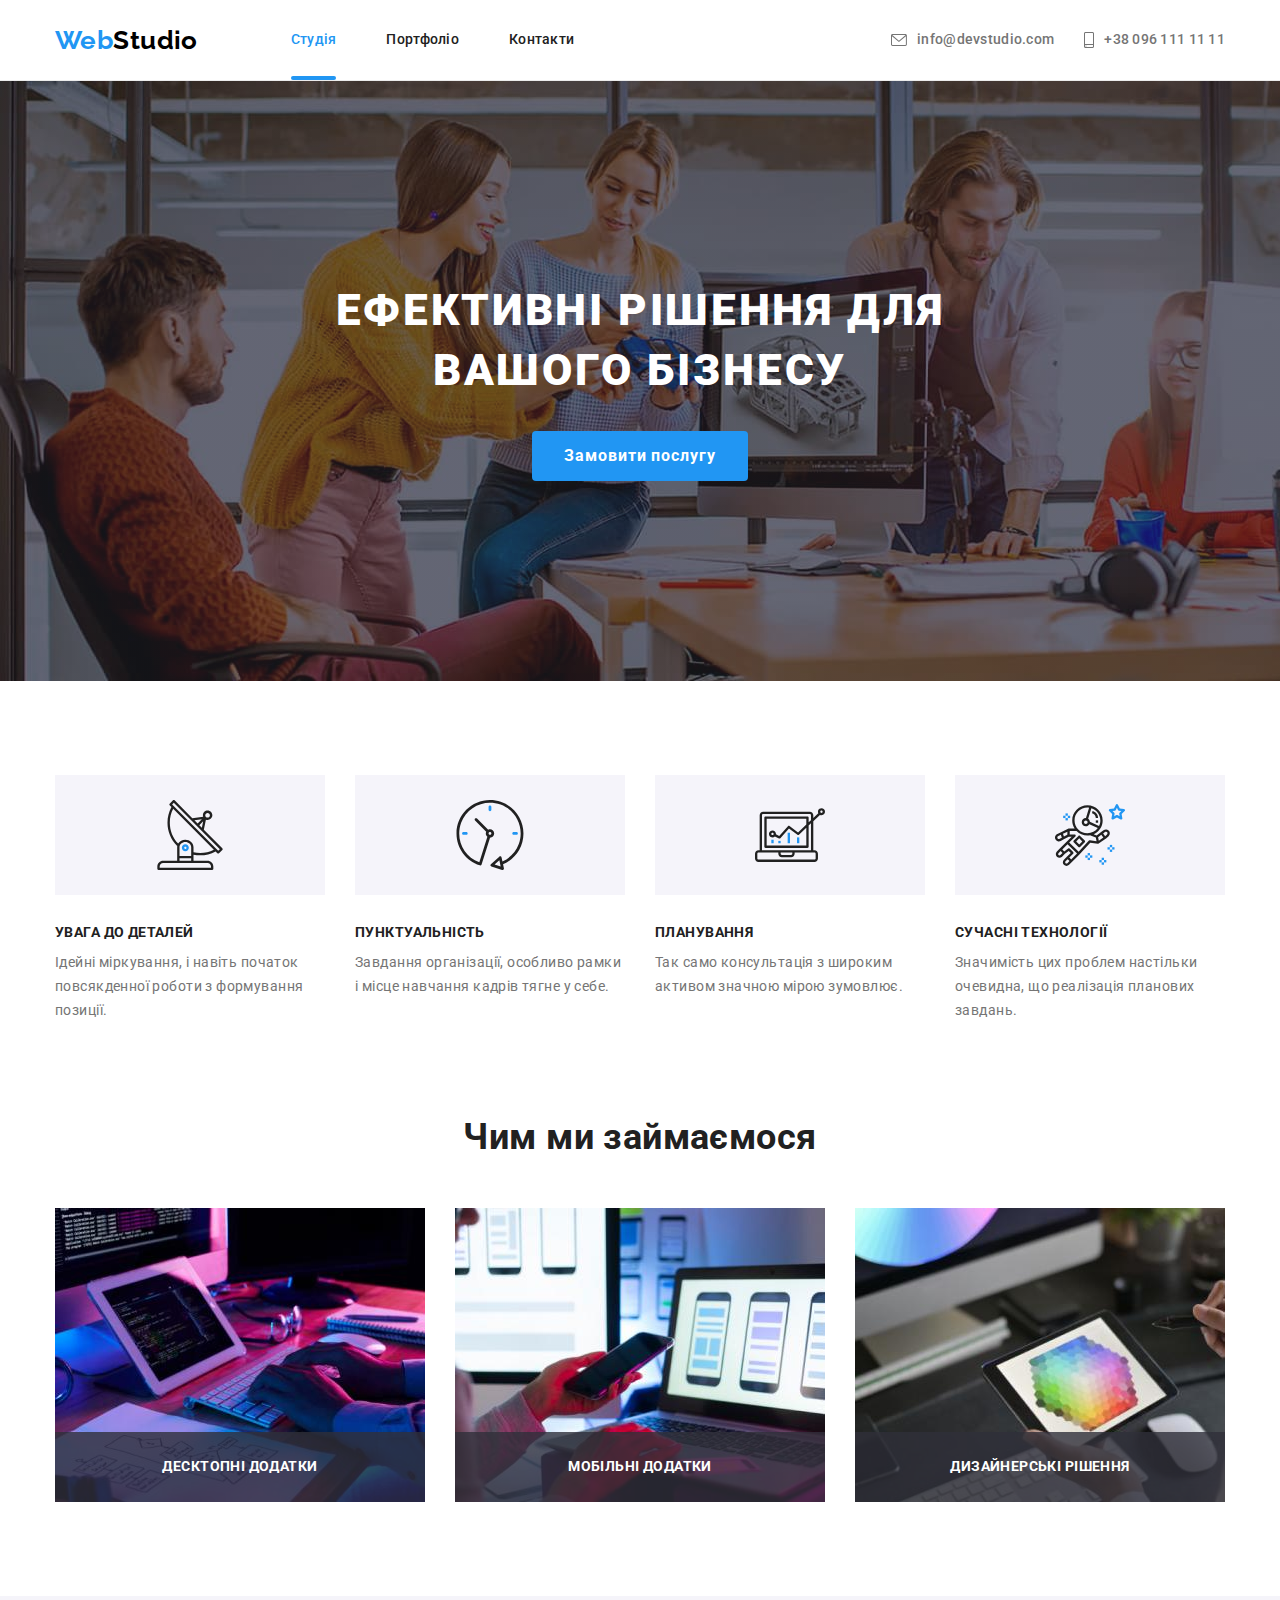
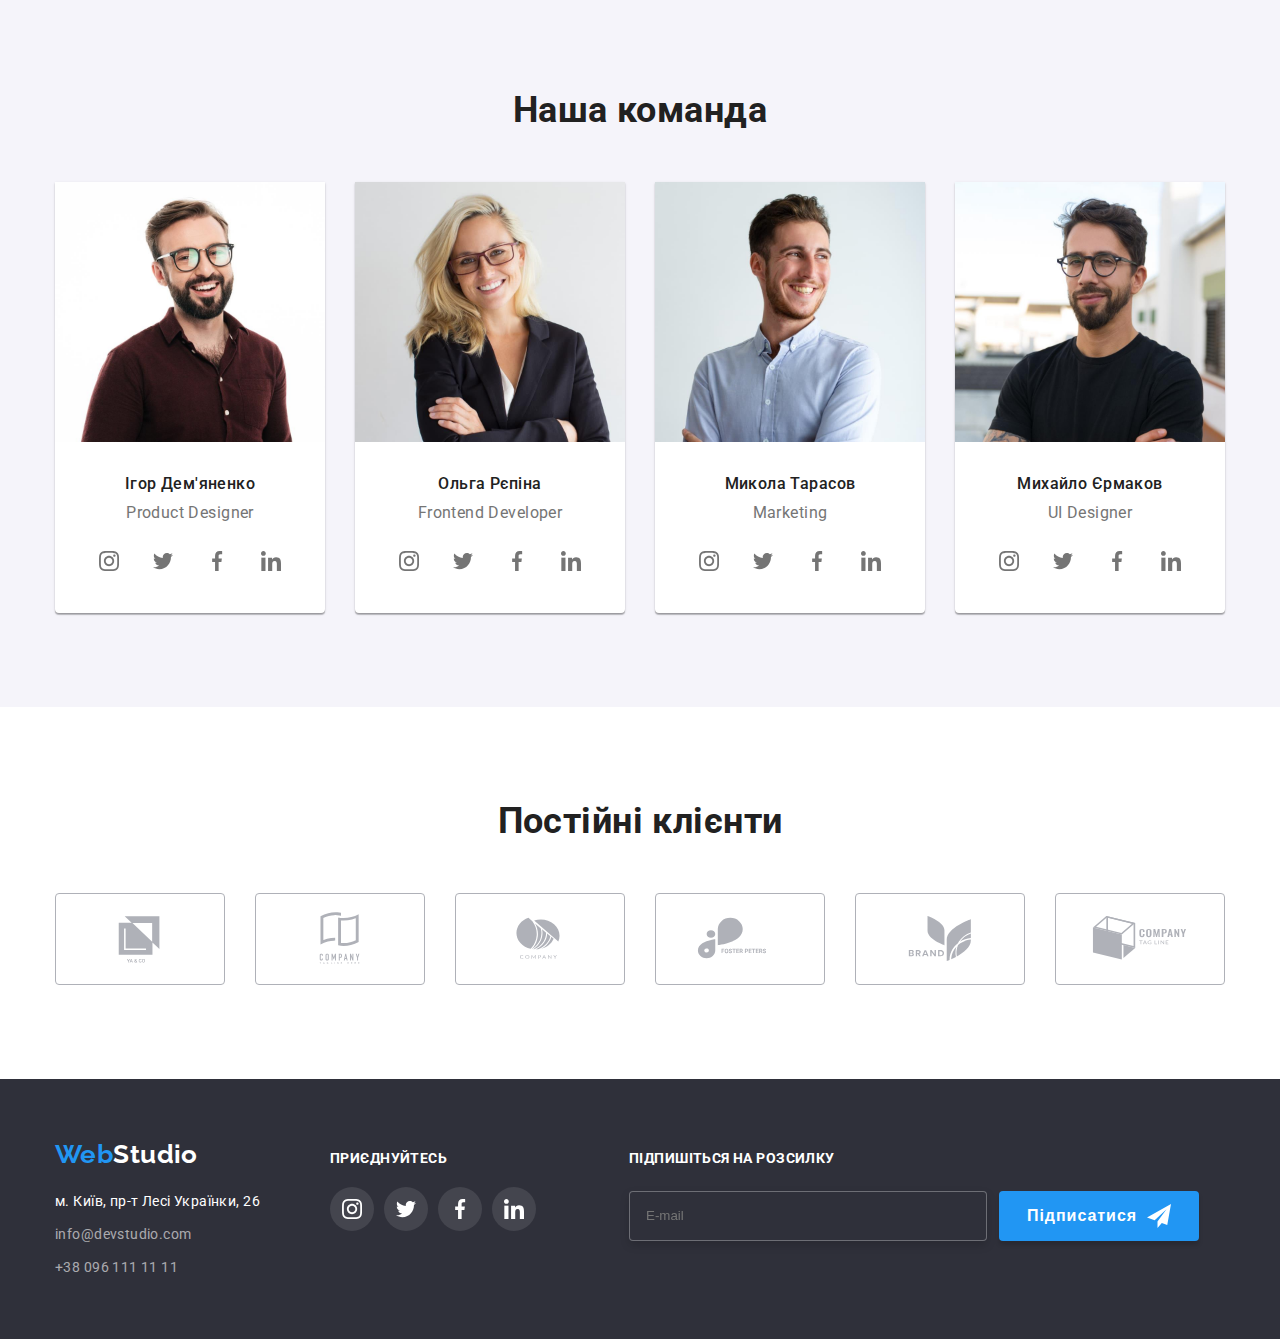
==== commit f37a6c46: "повністю змінив index.html" ====
--- a/index.html
+++ b/index.html
@@ -397,66 +397,65 @@
       </section>
     </main>
     <!--Футер-->
-    <footer class="adress">
-      <div class="container foot">
-        <div class="first">
-        <a href="./index.html" lang="en" class="logo"
-          ><span class="web">Web</span>Studio
+    <footer class="footer">
+      <div class="container box">
+        <div class="contact">
+        <a href="./index.html" lang="en" class="footer__logo logo"
+          ><span class="logo__text">Web</span>Studio
         </a>
-          <ul class="adress-list">
-            <li class="item">
-              <a class="maps" href="https://goo.gl/maps/tU6oUWFSM4fqJEDF9">
+          <ul class="contact__list">
+            <li class="contact__item">
+              <a class="contact__maps" href="https://goo.gl/maps/tU6oUWFSM4fqJEDF9">
                 м. Київ, пр-т Лесі Українки, 26
               </a>
             </li>
-            <li class="item">
-              <a class="link" href="mailto:info@devstudio.com"
+            <li class="contact__item">
+              <a class="contact__link" href="mailto:info@devstudio.com"
                 >info@devstudio.com</a
               >
             </li>
-            <li class="item">
-              <a class="link" href="tel:+380961111111">+38 096 111 11 11</a>
-            </li>
-          </ul>
-        </div>
-        </address>
-        <div class="second">
-          <h3 class="adress-title">ПРИЄДНУЙТЕСЬ</h3>
-          <ul class="social-icons list">
-            <li class="social-item">
-              <a href="" class="social-link link">
-                <svg class="adress-icon" width="20" height="20">
+            <li class="contact__item">
+              <a class="contact__link" href="tel:+380961111111">+38 096 111 11 11</a>
+            </li>
+          </ul>
+        </div>
+        <div class="addition">
+          <h3 class="addition__title">ПРИЄДНУЙТЕСЬ</h3>
+          <ul class="addition__list list">
+            <li class="addition__item">
+              <a href="" class="social link">
+                <svg class="social__icon" width="20" height="20">
                   <use href="./images/icons.svg#icon-inst"></use>
                 </svg>
               </a>
             </li>
-            <li class="social-item">
-              <a href="" class="social-link link"
-                ><svg class="adress-icon" width="20" height="20">
+            <li class="addition__item">
+              <a href="" class="social link"
+                ><svg class="social__icon" width="20" height="20">
                   <use href="./images/icons.svg#icon-twitter"></use></svg
               ></a>
             </li>
-            <li class="social-item">
-              <a href="" class="social-link link"
-                ><svg class="adress-icon" width="20" height="20">
+            <li class="addition__item">
+              <a href="" class="social link"
+                ><svg class="social__icon" width="20" height="20">
                   <use href="./images/icons.svg#icon-facebook"></use></svg
               ></a>
             </li>
-            <li class="social-item">
-              <a href="" class="social-link link"
-                ><svg class="adress-icon" width="20" height="20">
+            <li class="addition__item">
+              <a href="" class="social link"
+                ><svg class="social__icon" width="20" height="20">
                   <use href="./images/icons.svg#icon-linkedin"></use></svg
               ></a>
             </li>
           </ul>
         </div>
-        <div class="third">
-          <strong class="subscribe-text">Підпишіться на розсилку</strong>
-          <form class="subscribe-form">
-          <label class="subscribe-label">
-              <input type="email" name="email" placeholder="E-mail" required />
-              <button class="subscribe-btn" type="submit">
-Підписатися<span class="subscribe-icons"><svg class="subscribe-icon" width="24" height="24">
+        <div class="subscribe">
+          <strong class="subscribe__text">Підпишіться на розсилку</strong>
+          <form class="subscribe__form">
+          <label class="subscribe__label">
+              <input class="subscribe__input" type="email" name="email" placeholder="E-mail" required />
+              <button class="subscribe__btn" type="submit">
+Підписатися<span class="subscribe__icons"><svg class="subscribe-icon" width="24" height="24">
                   <use href="./images/icons.svg#icon-send"></use></svg
               ></span></button>
          
--- a/css/main.min.css
+++ b/css/main.min.css
@@ -1 +1 @@
-:root{--title-text-color: #212121;--primary-text-color: #757575;--white: #FFFFFF;--black-color: #000000;--secondary-background-color: #F5F5F5;--third-background-color: #2F303A;--accent-color: #2196F3;--icon-color: #AFB1B8;--animation-cubic: cubic-bezier(0.4, 0, 0.2, 1)}*,::before,::after{-webkit-box-sizing:border-box;box-sizing:border-box}body{margin:0;background-color:var(--white);color:var(--title-text-color);font-size:14px;font-family:"Roboto",sans-serif;letter-spacing:.03em}a{text-decoration:none}ul{list-style:none}h1,h2,h3,h4,h5,h6,p{margin-top:0}.list{margin:0;padding:0;list-style:none}.link{text-decoration:none}.container{margin:0 auto;padding-left:15px;padding-right:15px;width:1200px}.hero{padding-top:200px;padding-bottom:200px;background-color:var(--third-background-color);color:var(--white)}.hero__title{margin-top:0;margin-bottom:30px;font-weight:900;font-size:44px;line-height:1.36;text-align:center;letter-spacing:.06em;text-transform:uppercase}.overlay{max-width:1600px;height:600px;margin-left:auto;margin-right:auto;background-color:#2f303a;background-image:-webkit-gradient(linear, left top, right top, from(rgba(47, 48, 58, 0.4)), to(rgba(47, 48, 58, 0.4))),url(../images/hero.jpg);background-image:linear-gradient(to right, rgba(47, 48, 58, 0.4), rgba(47, 48, 58, 0.4)),url(../images/hero.jpg)}.hero__button{padding-top:10px;padding-bottom:10px;padding-left:32px;padding-right:32px;margin:auto;font-family:inherit;color:var(--white-color);background-color:var(--accent-color);font-weight:700;font-size:16px;line-height:1.87;display:-webkit-box;display:-ms-flexbox;display:flex;-webkit-box-align:center;-ms-flex-align:center;align-items:center;text-align:center;letter-spacing:.06em;cursor:pointer;border-radius:4px;border:none;-webkit-transition:background-color 250ms var(--animation-cubic);transition:background-color 250ms var(--animation-cubic)}.hero__button:hover,.hero__button:focus{background-color:#188ce8}.backdrop{position:fixed;top:0;left:0;width:100%;height:100%;background-color:rgba(0,0,0,.5);-webkit-transition-property:opacity visibility;transition-property:opacity visibility;-webkit-transition-duration:250ms;transition-duration:250ms;-webkit-transition-timing-function:var(--animation-cubic);transition-timing-function:var(--animation-cubic);z-index:3}.backdrop.is-hidden{opacity:0;pointer-events:none;visibility:hidden}.backdrop.is-hidden .modal{-webkit-transform:translate(-50%, -50%) scale(1.1);transform:translate(-50%, -50%) scale(1.1)}.modal{position:absolute;top:50%;left:50%;z-index:3;-webkit-transform:translate(-50%, -50%) scale(1);transform:translate(-50%, -50%) scale(1);-webkit-transition-property:-webkit-transform;transition-property:-webkit-transform;transition-property:transform;transition-property:transform, -webkit-transform;-webkit-transition-duration:250ms;transition-duration:250ms;-webkit-transition-timing-function:var(--animation-cubic);transition-timing-function:var(--animation-cubic);min-width:528px;min-height:581px;background-color:#fff;-webkit-box-shadow:0px 1px 3px rgba(0,0,0,.12),0px 1px 1px rgba(0,0,0,.14),0px 2px 1px rgba(0,0,0,.2);box-shadow:0px 1px 3px rgba(0,0,0,.12),0px 1px 1px rgba(0,0,0,.14),0px 2px 1px rgba(0,0,0,.2);border-radius:4px}.modal__btn{position:absolute;display:-webkit-box;display:-ms-flexbox;display:flex;-webkit-box-align:center;-ms-flex-align:center;align-items:center;-webkit-box-pack:center;-ms-flex-pack:center;justify-content:center;padding:0;top:8px;right:8px;width:30px;height:30px;border:1px solid rgba(0,0,0,.1);border-radius:50%;background-color:#fff;cursor:pointer}.modal__icon{-webkit-transition:fill 250ms var(--animation-cubic);transition:fill 250ms var(--animation-cubic)}.modal__btn:hover .modal__icon,.modal__btn:focus .modal__icon{fill:var(--accent-color)}.form{width:528px;height:581px;margin:0;padding:40px;font-size:12px;letter-spacing:.01em;color:#757575}.form__field{position:relative;margin-bottom:10px;height:58px;color:var(--title-text-color)}.form__label{color:var(--primary-text-color)}.form__input{width:100%;height:40px;margin-top:4px;padding-left:42px;outline:none;border:1px solid rgba(33,33,33,.2);border-radius:4px;color:var(--title-text-color);-webkit-transition:border-color 250ms var(--animation-cubic);transition:border-color 250ms var(--animation-cubic)}.form__icon{position:absolute;left:12px;top:29px;fill:currentColor;-webkit-transition:fill 250ms var(--animation-cubic);transition:fill 250ms var(--animation-cubic)}.form__input:focus,.feedback__area:focus{border-color:var(--accent-color)}.form__input:focus+.form__icon{fill:var(--accent-color)}.form__title{display:-webkit-box;display:-ms-flexbox;display:flex;-webkit-box-pack:center;-ms-flex-pack:center;justify-content:center;margin-bottom:12px;font-size:20px;color:#212121;letter-spacing:.03em}.feedback{margin-bottom:20px;height:138px}.feedback__area{resize:none;margin-top:4px;width:448px;height:120px;padding:12px 16px;border:1px solid rgba(33,33,33,.2);border-radius:4px;outline:none;-webkit-transition:border-color 250ms var(--animation-cubic);transition:border-color 250ms var(--animation-cubic)}.policy{margin-bottom:30px;line-height:1.71}.agreement{display:-webkit-box;display:-ms-flexbox;display:flex;-webkit-box-pack:center;-ms-flex-pack:center;justify-content:center;-webkit-box-align:center;-ms-flex-align:center;align-items:center;margin-bottom:40px;font-size:14px;letter-spacing:.03em}.agreement__checkbox{-webkit-appearance:none;-moz-appearance:none;appearance:none}.agreement__checkbox:checked+.agreement__icon{background-color:var(--accent-color);border:none;background-size:contain}.agreement__icon{width:16px;height:15px;margin-right:7px;background:#fff;border:2px solid var(--title-text-color);-webkit-box-shadow:0px 1px 3px rgba(0,0,0,.12),0px 1px 1px rgba(0,0,0,.14),0px 2px 1px rgba(0,0,0,.2);box-shadow:0px 1px 3px rgba(0,0,0,.12),0px 1px 1px rgba(0,0,0,.14),0px 2px 1px rgba(0,0,0,.2);border-radius:4px;background-image:url(../images/check.svg);background-origin:border-box;background-size:0;-webkit-transition:background-color 250ms var(--animation-cubic),border 250ms var(--animation-cubic);transition:background-color 250ms var(--animation-cubic),border 250ms var(--animation-cubic)}.agreement__text{text-decoration:underline;color:#2196f3}.submit-btn{display:-webkit-box;display:-ms-flexbox;display:flex;width:200px;height:50px;margin:0;margin-left:auto;margin-right:auto;padding-top:10px;padding-bottom:10px;padding-left:52px;padding-right:52px;background:#2196f3;-webkit-box-shadow:0px 4px 4px rgba(0,0,0,.15);box-shadow:0px 4px 4px rgba(0,0,0,.15);border-radius:4px;border:none;font-size:16px;font-weight:700;line-height:1.88;letter-spacing:.06em;color:#fff}.header{border-bottom:1px solid #ececec}.main-nav{display:-webkit-box;display:-ms-flexbox;display:flex;-webkit-box-align:center;-ms-flex-align:center;align-items:center}.header-nav__logo{margin-right:93px}.header-nav{display:-webkit-inline-box;display:-ms-inline-flexbox;display:inline-flex;-webkit-box-align:center;-ms-flex-align:center;align-items:center}.site-nav{display:-webkit-box;display:-ms-flexbox;display:flex}.site-nav__item:not(:last-child){margin-right:50px}.site-nav__link--current::after{content:"";position:absolute;bottom:0;display:block;width:100%;height:4px;background-color:var(--accent-color);border-radius:2px}.site-nav__item{position:relative}.site-nav__link{color:var(--title-text-color);font-weight:500;line-height:1.14;letter-spacing:.02em;-webkit-transition:color 250ms var(--animation-cubic);transition:color 250ms var(--animation-cubic)}.site-nav__link:hover,.site-nav__link:focus{color:var(--accent-color)}.site-nav__link{position:relative;display:block;padding-top:32px;padding-bottom:32px}.site-nav__link--current{color:var(--accent-color)}.contacts{display:-webkit-box;display:-ms-flexbox;display:flex;margin-left:auto;padding:0;font-weight:500;line-height:1.14;letter-spacing:.02em}.contacts__item:not(:last-child){margin-right:30px}.contacts__mail{color:var(--primary-text-color);display:-webkit-box;display:-ms-flexbox;display:flex;-webkit-box-align:center;-ms-flex-align:center;align-items:center;-webkit-transition:color 250ms var(--animation-cubic);transition:color 250ms var(--animation-cubic)}.mail__icon{margin-right:10px;fill:var(--primary-text-color);-webkit-transition:fill 250ms var(--animation-cubic);transition:fill 250ms var(--animation-cubic)}.contacts__mail:hover .mail__icon,.contacts__mail:focus .mail__icon{fill:var(--accent-color)}.contacts__mail:hover,.contacts__mail:focus{color:var(--accent-color)}.contacts__tel{color:var(--primary-text-color);display:-webkit-box;display:-ms-flexbox;display:flex;-webkit-box-align:center;-ms-flex-align:center;align-items:center;-webkit-transition:color 250ms var(--animation-cubic);transition:color 250ms var(--animation-cubic)}.tel__icon{margin-right:10px;fill:var(--primary-text-color);-webkit-transition:fill 250ms var(--animation-cubic);transition:fill 250ms var(--animation-cubic)}.contacts__tel:hover .tel__icon,.contacts__tel:focus .tel__icon{fill:var(--accent-color)}.contacts__tel:hover,.contacts__tel:focus{color:var(--accent-color)}.logo{color:var(--black-color);font-family:Raleway,sans-serif;font-weight:700;font-size:26px;line-height:1.19}.logo__text{color:var(--accent-color)}.special{padding-top:94px;padding-bottom:94px}.special__list{display:-webkit-box;display:-ms-flexbox;display:flex;margin:0;padding:0;gap:30px}.special__item{-ms-flex-preferred-size:270px;flex-basis:270px}.special__icons{margin-bottom:30px;width:270px;height:120px;display:-webkit-box;display:-ms-flexbox;display:flex;-webkit-box-pack:center;-ms-flex-pack:center;justify-content:center;-webkit-box-align:center;-ms-flex-align:center;align-items:center;background-color:#f5f4fa}.special__title{margin-top:0;margin-bottom:10px;font-size:14px;font-weight:700;line-height:1.14;text-transform:uppercase;text-align:left}.special__text{margin:0;color:var(--primary-text-color);font-weight:400;line-height:1.71}.work{padding-bottom:94px}.work__title{margin-top:0;margin-bottom:50px;font-weight:700;font-size:36px;line-height:1.16;text-align:center}.work__list{margin:0;padding:0;display:-webkit-box;display:-ms-flexbox;display:flex}.work__item:not(:last-child){margin-right:30px}.work__item{position:relative;height:294px}.work__text{position:absolute;bottom:0;margin:0;padding-top:27px;width:100%;height:70px;font-weight:700;line-height:1.14;text-align:center;text-transform:uppercase;color:var(--white);background-color:rgba(47,48,58,.8)}.team{background-color:#f5f4fa;padding:94px 0}.team__title{margin-top:0;margin-bottom:50px;background-color:#f5f4fa;font-weight:700;font-size:36px;line-height:1.16;text-align:center}.team__list{display:-webkit-box;display:-ms-flexbox;display:flex;margin:0;padding:0}.worker{background-color:#fff;-webkit-box-shadow:0px 1px 3px rgba(0,0,0,.12),0px 1px 1px rgba(0,0,0,.14),0px 2px 1px rgba(0,0,0,.2);box-shadow:0px 1px 3px rgba(0,0,0,.12),0px 1px 1px rgba(0,0,0,.14),0px 2px 1px rgba(0,0,0,.2);border-radius:0px 0px 4px 4px}.worker__meta{padding-top:30px;padding-bottom:30px}.worker:not(:last-child){margin-right:30px}.worker__name{margin-top:0;margin-bottom:10px;font-weight:500;font-size:16px;line-height:1.18;text-align:center}.worker__position{margin:0;color:var(--primary-text-color);font-weight:400;font-size:16px;line-height:1.18;text-align:center}.socials{display:-webkit-box;display:-ms-flexbox;display:flex;-webkit-box-pack:center;-ms-flex-pack:center;justify-content:center;margin-top:16px}.socials__item{width:44px;height:44px;margin-right:10px}.socials__link{height:100%;border-radius:50%;cursor:pointer;display:-webkit-box;display:-ms-flexbox;display:flex;-webkit-box-pack:center;-ms-flex-pack:center;justify-content:center;-webkit-box-align:center;-ms-flex-align:center;align-items:center;color:var(--primary-text-color);-webkit-transition-property:background-color,color;transition-property:background-color,color;-webkit-transition-duration:250ms;transition-duration:250ms;-webkit-transition-timing-function:var(--animation-cubic);transition-timing-function:var(--animation-cubic)}.socials__link:hover,.socials__link:focus{background-color:var(--accent-color);color:var(--white)}.socials__link:hover .socials__icon,.socials__link:focus .socials__icon{fill:var(--white)}.socials__icon{fill:currentColor}.socials__item:last-child{margin-right:0}.clients{padding-top:94px;padding-bottom:94px}.clients__list{margin:0;padding:0;display:-webkit-box;display:-ms-flexbox;display:flex;-webkit-box-align:center;-ms-flex-align:center;align-items:center;-webkit-box-pack:center;-ms-flex-pack:center;justify-content:center}.clients__title{margin-bottom:50px;font-size:36px;line-height:1.16;text-align:center}.clients__item{margin-right:30px;width:170px;height:92px}.clients__item:last-child{margin-right:0}.clients__link:hover,.clients__link:focus{border-color:var(--accent-color);color:var(--accent-color)}.clients__icon{fill:currentColor}.clients__link{width:100%;height:100%;display:-webkit-box;display:-ms-flexbox;display:flex;-webkit-box-pack:center;-ms-flex-pack:center;justify-content:center;-webkit-box-align:center;-ms-flex-align:center;align-items:center;border:1px solid #afb1b8;border-radius:4px;color:var(--icon-color);-webkit-transition:border-color 250ms var(--animation-cubic),color 250ms var(--animation-cubic);transition:border-color 250ms var(--animation-cubic),color 250ms var(--animation-cubic)}.adress{padding-top:60px;padding-bottom:60px;background-color:#2f303a;font-weight:400;line-height:1.71}.adress .logo{display:inline-block;margin-bottom:20px;color:var(--white)}.adress-list{padding:0;margin:0}.adress-list .item:not(:last-child){margin-bottom:9px}.maps{font-style:normal;color:var(--white);-webkit-transition-property:color;transition-property:color;-webkit-transition-duration:250ms;transition-duration:250ms;-webkit-transition-timing-function:var(--animation-cubic);transition-timing-function:var(--animation-cubic)}.maps:hover,.maps:focus{color:var(--accent-color)}.linki{font-style:normal;color:rgba(255,255,255,.6);-webkit-transition-property:color;transition-property:color;-webkit-transition-duration:250ms;transition-duration:250ms;-webkit-transition-timing-function:var(--animation-cubic);transition-timing-function:var(--animation-cubic)}.adress .first{margin-right:70px}.link:hover,.link:focus{color:var(--accent-color)}.foot{display:-webkit-box;display:-ms-flexbox;display:flex;-webkit-box-align:baseline;-ms-flex-align:baseline;align-items:baseline}.social-icons{display:-webkit-box;display:-ms-flexbox;display:flex}.adress .social-item{width:44px;height:44px;margin-right:10px}.adress .social-item:last-child{margin-right:0}.adress-title{margin:0;margin-bottom:20px;padding:0;font-size:14px;line-height:1.14;color:var(--white)}.adress .adress-icon{fill:var(--white)}.adress .social-link:hover,.adress .social-link:focus{background-color:var(--accent-color)}.adress .social-link{width:100%;height:100%;border-radius:50%;cursor:pointer;display:-webkit-box;display:-ms-flexbox;display:flex;-webkit-box-pack:center;-ms-flex-pack:center;justify-content:center;-webkit-box-align:center;-ms-flex-align:center;align-items:center;background-color:rgba(255,255,255,.1);-webkit-transition-property:background-color;transition-property:background-color;-webkit-transition-duration:250ms;transition-duration:250ms;-webkit-transition-timing-function:var(--animation-cubic);transition-timing-function:var(--animation-cubic)}.second{width:206px;height:80px}.third{display:-webkit-box;display:-ms-flexbox;display:flex;-webkit-box-orient:vertical;-webkit-box-direction:normal;-ms-flex-direction:column;flex-direction:column;margin-left:93px}.subscribe-label{display:-webkit-box;display:-ms-flexbox;display:flex}.subscribe-text{text-transform:uppercase;color:#fff;margin-bottom:20px}.third input{margin-right:12px;width:358px;height:50px;padding-left:16px;background:#2f303a;color:var(--white);border:1px solid rgba(255,255,255,.3);-webkit-filter:drop-shadow(0px 4px 4px rgba(0, 0, 0, 0.15));filter:drop-shadow(0px 4px 4px rgba(0, 0, 0, 0.15));border-radius:4px;outline:none;-webkit-transition:border-color 250ms var(--animation-cubic);transition:border-color 250ms var(--animation-cubic)}.third input:focus{border-color:var(--accent-color)}.subscribe-icons{width:24px;height:24px;margin-left:10px}.subscribe-btn{display:-webkit-box;display:-ms-flexbox;display:flex;-webkit-box-pack:center;-ms-flex-pack:center;justify-content:center;-webkit-box-align:center;-ms-flex-align:center;align-items:center;padding:0;width:200px;height:50px;background:#2196f3;-webkit-box-shadow:0px 4px 4px rgba(0,0,0,.15);box-shadow:0px 4px 4px rgba(0,0,0,.15);border-radius:4px;border:none;font-weight:700;font-size:16px;line-height:1.88;letter-spacing:.06em;color:#fff}.project{padding-top:94px;padding-bottom:94px}.filter{display:-webkit-box;display:-ms-flexbox;display:flex;-webkit-box-pack:center;-ms-flex-pack:center;justify-content:center;margin:0;margin-bottom:56px;padding:0}.filter .item:not(:last-child){margin-right:8px}.filter .filter-button:hover,.filter .filter-button:focus{-webkit-box-shadow:0px 1px 1px rgba(0,0,0,.12),0px 4px 4px rgba(0,0,0,.06),1px 4px 6px rgba(0,0,0,.16);box-shadow:0px 1px 1px rgba(0,0,0,.12),0px 4px 4px rgba(0,0,0,.06),1px 4px 6px rgba(0,0,0,.16)}.project-title{margin:0;margin-bottom:4px;color:var(--title-text-color);font-weight:700;font-size:18px;line-height:2;letter-spacing:.06em}.project-exsample{margin:0;color:var(--primary-text-color);font-size:16px;line-height:1.88}.examples{display:-webkit-box;display:-ms-flexbox;display:flex;-ms-flex-wrap:wrap;flex-wrap:wrap;margin:0;padding:0}.examples .item{margin-right:30px;margin-bottom:30px;display:-webkit-box;display:-ms-flexbox;display:flex}.examples .exam-link{-webkit-transition:-webkit-box-shadow 250ms var(--animation-cubic);transition:-webkit-box-shadow 250ms var(--animation-cubic);transition:box-shadow 250ms var(--animation-cubic);transition:box-shadow 250ms var(--animation-cubic), -webkit-box-shadow 250ms var(--animation-cubic)}.examples .exam-link:hover,.examples .exam-link:focus{-webkit-box-shadow:0px 1px 1px rgba(0,0,0,.12),0px 4px 4px rgba(0,0,0,.06),1px 4px 6px rgba(0,0,0,.16);box-shadow:0px 1px 1px rgba(0,0,0,.12),0px 4px 4px rgba(0,0,0,.06),1px 4px 6px rgba(0,0,0,.16)}.examples .item-text{padding-top:20px;padding-bottom:20px;padding-left:24px;padding-right:24px;border-left:1px solid #eee;border-right:1px solid #eee;border-bottom:1px solid #eee}.examples img{display:block}.examples .item:nth-child(3n){margin-right:0}.examples .item:nth-last-child(-n+3){margin-bottom:0}.exam-img{position:relative;overflow:hidden}.exam-overlay{position:absolute;bottom:0;width:100%;height:100%;padding:63px 24px;background-color:rgba(33,150,243,.9);-webkit-transform:translatey(100%);transform:translatey(100%);-webkit-transition:-webkit-transform 250ms var(--animation-cubic);transition:-webkit-transform 250ms var(--animation-cubic);transition:transform 250ms var(--animation-cubic);transition:transform 250ms var(--animation-cubic), -webkit-transform 250ms var(--animation-cubic)}.exam-link:hover .exam-overlay,.exam-link:focus .exam-overlay{-webkit-transform:translatey(0);transform:translatey(0)}.overlay-text{padding:0;margin:0;font-size:18px;line-height:1.56;color:#fff}.filter-button{padding-top:6px;padding-bottom:6px;padding-left:22px;padding-right:22px;border-radius:4px;border:none;font-family:inherit;background-color:#f5f4fa;color:var(--title-text-color);font-family:"Roboto";font-weight:500;font-size:16px;line-height:1.6;text-align:center;cursor:pointer;-webkit-transition:background-color 250ms var(--animation-cubic),color 250ms var(--animation-cubic),-webkit-box-shadow 250ms var(--animation-cubic);transition:background-color 250ms var(--animation-cubic),color 250ms var(--animation-cubic),-webkit-box-shadow 250ms var(--animation-cubic);transition:background-color 250ms var(--animation-cubic),box-shadow 250ms var(--animation-cubic),color 250ms var(--animation-cubic);transition:background-color 250ms var(--animation-cubic),box-shadow 250ms var(--animation-cubic),color 250ms var(--animation-cubic),-webkit-box-shadow 250ms var(--animation-cubic)}.filter-button:hover,.filter-button:focus{background-color:var(--accent-color);color:var(--white)}/*# sourceMappingURL=main.min.css.map */+:root{--title-text-color: #212121;--primary-text-color: #757575;--white: #FFFFFF;--black-color: #000000;--secondary-background-color: #F5F5F5;--third-background-color: #2F303A;--accent-color: #2196F3;--icon-color: #AFB1B8;--animation-cubic: cubic-bezier(0.4, 0, 0.2, 1)}*,::before,::after{-webkit-box-sizing:border-box;box-sizing:border-box}body{margin:0;background-color:var(--white);color:var(--title-text-color);font-size:14px;font-family:"Roboto",sans-serif;letter-spacing:.03em}a{text-decoration:none}ul{list-style:none}h1,h2,h3,h4,h5,h6,p{margin-top:0}.list{margin:0;padding:0;list-style:none}.link{text-decoration:none}.container{margin:0 auto;padding-left:15px;padding-right:15px;width:1200px}.hero{padding-top:200px;padding-bottom:200px;background-color:var(--third-background-color);color:var(--white)}.hero__title{margin-top:0;margin-bottom:30px;font-weight:900;font-size:44px;line-height:1.36;text-align:center;letter-spacing:.06em;text-transform:uppercase}.overlay{max-width:1600px;height:600px;margin-left:auto;margin-right:auto;background-color:#2f303a;background-image:-webkit-gradient(linear, left top, right top, from(rgba(47, 48, 58, 0.4)), to(rgba(47, 48, 58, 0.4))),url(../images/hero.jpg);background-image:linear-gradient(to right, rgba(47, 48, 58, 0.4), rgba(47, 48, 58, 0.4)),url(../images/hero.jpg)}.hero__button{padding-top:10px;padding-bottom:10px;padding-left:32px;padding-right:32px;margin:auto;font-family:inherit;color:var(--white-color);background-color:var(--accent-color);font-weight:700;font-size:16px;line-height:1.87;display:-webkit-box;display:-ms-flexbox;display:flex;-webkit-box-align:center;-ms-flex-align:center;align-items:center;text-align:center;letter-spacing:.06em;cursor:pointer;border-radius:4px;border:none;-webkit-transition:background-color 250ms var(--animation-cubic);transition:background-color 250ms var(--animation-cubic)}.hero__button:hover,.hero__button:focus{background-color:#188ce8}.backdrop{position:fixed;top:0;left:0;width:100%;height:100%;background-color:rgba(0,0,0,.5);-webkit-transition-property:opacity visibility;transition-property:opacity visibility;-webkit-transition-duration:250ms;transition-duration:250ms;-webkit-transition-timing-function:var(--animation-cubic);transition-timing-function:var(--animation-cubic);z-index:3}.backdrop.is-hidden{opacity:0;pointer-events:none;visibility:hidden}.backdrop.is-hidden .modal{-webkit-transform:translate(-50%, -50%) scale(1.1);transform:translate(-50%, -50%) scale(1.1)}.modal{position:absolute;top:50%;left:50%;z-index:3;-webkit-transform:translate(-50%, -50%) scale(1);transform:translate(-50%, -50%) scale(1);-webkit-transition-property:-webkit-transform;transition-property:-webkit-transform;transition-property:transform;transition-property:transform, -webkit-transform;-webkit-transition-duration:250ms;transition-duration:250ms;-webkit-transition-timing-function:var(--animation-cubic);transition-timing-function:var(--animation-cubic);min-width:528px;min-height:581px;background-color:#fff;-webkit-box-shadow:0px 1px 3px rgba(0,0,0,.12),0px 1px 1px rgba(0,0,0,.14),0px 2px 1px rgba(0,0,0,.2);box-shadow:0px 1px 3px rgba(0,0,0,.12),0px 1px 1px rgba(0,0,0,.14),0px 2px 1px rgba(0,0,0,.2);border-radius:4px}.modal__btn{position:absolute;display:-webkit-box;display:-ms-flexbox;display:flex;-webkit-box-align:center;-ms-flex-align:center;align-items:center;-webkit-box-pack:center;-ms-flex-pack:center;justify-content:center;padding:0;top:8px;right:8px;width:30px;height:30px;border:1px solid rgba(0,0,0,.1);border-radius:50%;background-color:#fff;cursor:pointer}.modal__icon{-webkit-transition:fill 250ms var(--animation-cubic);transition:fill 250ms var(--animation-cubic)}.modal__btn:hover .modal__icon,.modal__btn:focus .modal__icon{fill:var(--accent-color)}.form{width:528px;height:581px;margin:0;padding:40px;font-size:12px;letter-spacing:.01em;color:#757575}.form__field{position:relative;margin-bottom:10px;height:58px;color:var(--title-text-color)}.form__label{color:var(--primary-text-color)}.form__input{width:100%;height:40px;margin-top:4px;padding-left:42px;outline:none;border:1px solid rgba(33,33,33,.2);border-radius:4px;color:var(--title-text-color);-webkit-transition:border-color 250ms var(--animation-cubic);transition:border-color 250ms var(--animation-cubic)}.form__icon{position:absolute;left:12px;top:29px;fill:currentColor;-webkit-transition:fill 250ms var(--animation-cubic);transition:fill 250ms var(--animation-cubic)}.form__input:focus,.feedback__area:focus{border-color:var(--accent-color)}.form__input:focus+.form__icon{fill:var(--accent-color)}.form__title{display:-webkit-box;display:-ms-flexbox;display:flex;-webkit-box-pack:center;-ms-flex-pack:center;justify-content:center;margin-bottom:12px;font-size:20px;color:#212121;letter-spacing:.03em}.feedback{margin-bottom:20px;height:138px}.feedback__area{resize:none;margin-top:4px;width:448px;height:120px;padding:12px 16px;border:1px solid rgba(33,33,33,.2);border-radius:4px;outline:none;-webkit-transition:border-color 250ms var(--animation-cubic);transition:border-color 250ms var(--animation-cubic)}.policy{margin-bottom:30px;line-height:1.71}.agreement{display:-webkit-box;display:-ms-flexbox;display:flex;-webkit-box-pack:center;-ms-flex-pack:center;justify-content:center;-webkit-box-align:center;-ms-flex-align:center;align-items:center;margin-bottom:40px;font-size:14px;letter-spacing:.03em}.agreement__checkbox{-webkit-appearance:none;-moz-appearance:none;appearance:none}.agreement__checkbox:checked+.agreement__icon{background-color:var(--accent-color);border:none;background-size:contain}.agreement__icon{width:16px;height:15px;margin-right:7px;background:#fff;border:2px solid var(--title-text-color);-webkit-box-shadow:0px 1px 3px rgba(0,0,0,.12),0px 1px 1px rgba(0,0,0,.14),0px 2px 1px rgba(0,0,0,.2);box-shadow:0px 1px 3px rgba(0,0,0,.12),0px 1px 1px rgba(0,0,0,.14),0px 2px 1px rgba(0,0,0,.2);border-radius:4px;background-image:url(../images/check.svg);background-origin:border-box;background-size:0;-webkit-transition:background-color 250ms var(--animation-cubic),border 250ms var(--animation-cubic);transition:background-color 250ms var(--animation-cubic),border 250ms var(--animation-cubic)}.agreement__text{text-decoration:underline;color:#2196f3}.submit-btn{display:-webkit-box;display:-ms-flexbox;display:flex;width:200px;height:50px;margin:0;margin-left:auto;margin-right:auto;padding-top:10px;padding-bottom:10px;padding-left:52px;padding-right:52px;background:#2196f3;-webkit-box-shadow:0px 4px 4px rgba(0,0,0,.15);box-shadow:0px 4px 4px rgba(0,0,0,.15);border-radius:4px;border:none;font-size:16px;font-weight:700;line-height:1.88;letter-spacing:.06em;color:#fff}.header{border-bottom:1px solid #ececec}.main-nav{display:-webkit-box;display:-ms-flexbox;display:flex;-webkit-box-align:center;-ms-flex-align:center;align-items:center}.header-nav__logo{margin-right:93px}.header-nav{display:-webkit-inline-box;display:-ms-inline-flexbox;display:inline-flex;-webkit-box-align:center;-ms-flex-align:center;align-items:center}.site-nav{display:-webkit-box;display:-ms-flexbox;display:flex}.site-nav__item:not(:last-child){margin-right:50px}.site-nav__link--current::after{content:"";position:absolute;bottom:0;display:block;width:100%;height:4px;background-color:var(--accent-color);border-radius:2px}.site-nav__item{position:relative}.site-nav__link{color:var(--title-text-color);font-weight:500;line-height:1.14;letter-spacing:.02em;-webkit-transition:color 250ms var(--animation-cubic);transition:color 250ms var(--animation-cubic)}.site-nav__link:hover,.site-nav__link:focus{color:var(--accent-color)}.site-nav__link{position:relative;display:block;padding-top:32px;padding-bottom:32px}.site-nav__link--current{color:var(--accent-color)}.contacts{display:-webkit-box;display:-ms-flexbox;display:flex;margin-left:auto;padding:0;font-weight:500;line-height:1.14;letter-spacing:.02em}.contacts__item:not(:last-child){margin-right:30px}.contacts__mail{color:var(--primary-text-color);display:-webkit-box;display:-ms-flexbox;display:flex;-webkit-box-align:center;-ms-flex-align:center;align-items:center;-webkit-transition:color 250ms var(--animation-cubic);transition:color 250ms var(--animation-cubic)}.mail__icon{margin-right:10px;fill:var(--primary-text-color);-webkit-transition:fill 250ms var(--animation-cubic);transition:fill 250ms var(--animation-cubic)}.contacts__mail:hover .mail__icon,.contacts__mail:focus .mail__icon{fill:var(--accent-color)}.contacts__mail:hover,.contacts__mail:focus{color:var(--accent-color)}.contacts__tel{color:var(--primary-text-color);display:-webkit-box;display:-ms-flexbox;display:flex;-webkit-box-align:center;-ms-flex-align:center;align-items:center;-webkit-transition:color 250ms var(--animation-cubic);transition:color 250ms var(--animation-cubic)}.tel__icon{margin-right:10px;fill:var(--primary-text-color);-webkit-transition:fill 250ms var(--animation-cubic);transition:fill 250ms var(--animation-cubic)}.contacts__tel:hover .tel__icon,.contacts__tel:focus .tel__icon{fill:var(--accent-color)}.contacts__tel:hover,.contacts__tel:focus{color:var(--accent-color)}.logo{color:var(--black-color);font-family:Raleway,sans-serif;font-weight:700;font-size:26px;line-height:1.19}.logo__text{color:var(--accent-color)}.special{padding-top:94px;padding-bottom:94px}.special__list{display:-webkit-box;display:-ms-flexbox;display:flex;margin:0;padding:0;gap:30px}.special__item{-ms-flex-preferred-size:270px;flex-basis:270px}.special__icons{margin-bottom:30px;width:270px;height:120px;display:-webkit-box;display:-ms-flexbox;display:flex;-webkit-box-pack:center;-ms-flex-pack:center;justify-content:center;-webkit-box-align:center;-ms-flex-align:center;align-items:center;background-color:#f5f4fa}.special__title{margin-top:0;margin-bottom:10px;font-size:14px;font-weight:700;line-height:1.14;text-transform:uppercase;text-align:left}.special__text{margin:0;color:var(--primary-text-color);font-weight:400;line-height:1.71}.work{padding-bottom:94px}.work__title{margin-top:0;margin-bottom:50px;font-weight:700;font-size:36px;line-height:1.16;text-align:center}.work__list{margin:0;padding:0;display:-webkit-box;display:-ms-flexbox;display:flex}.work__item:not(:last-child){margin-right:30px}.work__item{position:relative;height:294px}.work__text{position:absolute;bottom:0;margin:0;padding-top:27px;width:100%;height:70px;font-weight:700;line-height:1.14;text-align:center;text-transform:uppercase;color:var(--white);background-color:rgba(47,48,58,.8)}.team{background-color:#f5f4fa;padding:94px 0}.team__title{margin-top:0;margin-bottom:50px;background-color:#f5f4fa;font-weight:700;font-size:36px;line-height:1.16;text-align:center}.team__list{display:-webkit-box;display:-ms-flexbox;display:flex;margin:0;padding:0}.worker{background-color:#fff;-webkit-box-shadow:0px 1px 3px rgba(0,0,0,.12),0px 1px 1px rgba(0,0,0,.14),0px 2px 1px rgba(0,0,0,.2);box-shadow:0px 1px 3px rgba(0,0,0,.12),0px 1px 1px rgba(0,0,0,.14),0px 2px 1px rgba(0,0,0,.2);border-radius:0px 0px 4px 4px}.worker__meta{padding-top:30px;padding-bottom:30px}.worker:not(:last-child){margin-right:30px}.worker__name{margin-top:0;margin-bottom:10px;font-weight:500;font-size:16px;line-height:1.18;text-align:center}.worker__position{margin:0;color:var(--primary-text-color);font-weight:400;font-size:16px;line-height:1.18;text-align:center}.socials{display:-webkit-box;display:-ms-flexbox;display:flex;-webkit-box-pack:center;-ms-flex-pack:center;justify-content:center;margin-top:16px}.socials__item{width:44px;height:44px;margin-right:10px}.socials__link{height:100%;border-radius:50%;cursor:pointer;display:-webkit-box;display:-ms-flexbox;display:flex;-webkit-box-pack:center;-ms-flex-pack:center;justify-content:center;-webkit-box-align:center;-ms-flex-align:center;align-items:center;color:var(--primary-text-color);-webkit-transition-property:background-color,color;transition-property:background-color,color;-webkit-transition-duration:250ms;transition-duration:250ms;-webkit-transition-timing-function:var(--animation-cubic);transition-timing-function:var(--animation-cubic)}.socials__link:hover,.socials__link:focus{background-color:var(--accent-color);color:var(--white)}.socials__link:hover .socials__icon,.socials__link:focus .socials__icon{fill:var(--white)}.socials__icon{fill:currentColor}.socials__item:last-child{margin-right:0}.clients{padding-top:94px;padding-bottom:94px}.clients__list{margin:0;padding:0;display:-webkit-box;display:-ms-flexbox;display:flex;-webkit-box-align:center;-ms-flex-align:center;align-items:center;-webkit-box-pack:center;-ms-flex-pack:center;justify-content:center}.clients__title{margin-bottom:50px;font-size:36px;line-height:1.16;text-align:center}.clients__item{margin-right:30px;width:170px;height:92px}.clients__item:last-child{margin-right:0}.clients__link:hover,.clients__link:focus{border-color:var(--accent-color);color:var(--accent-color)}.clients__icon{fill:currentColor}.clients__link{width:100%;height:100%;display:-webkit-box;display:-ms-flexbox;display:flex;-webkit-box-pack:center;-ms-flex-pack:center;justify-content:center;-webkit-box-align:center;-ms-flex-align:center;align-items:center;border:1px solid #afb1b8;border-radius:4px;color:var(--icon-color);-webkit-transition:border-color 250ms var(--animation-cubic),color 250ms var(--animation-cubic);transition:border-color 250ms var(--animation-cubic),color 250ms var(--animation-cubic)}.footer{padding-top:60px;padding-bottom:60px;background-color:#2f303a;font-weight:400;line-height:1.71}.box{display:-webkit-box;display:-ms-flexbox;display:flex;-webkit-box-align:baseline;-ms-flex-align:baseline;align-items:baseline}.footer__logo{display:inline-block;margin-bottom:20px;color:var(--white)}.contact{margin-right:70px}.contact__list{padding:0;margin:0}.contact__item:not(:last-child){margin-bottom:9px}.contact__maps{font-style:normal;color:var(--white);-webkit-transition-property:color;transition-property:color;-webkit-transition-duration:250ms;transition-duration:250ms;-webkit-transition-timing-function:var(--animation-cubic);transition-timing-function:var(--animation-cubic)}.contact__maps:hover,.contact__maps:focus{color:var(--accent-color)}.contact__link{font-style:normal;color:rgba(255,255,255,.6);-webkit-transition-property:color;transition-property:color;-webkit-transition-duration:250ms;transition-duration:250ms;-webkit-transition-timing-function:var(--animation-cubic);transition-timing-function:var(--animation-cubic)}.contact__link:hover,.contact__link:focus{color:var(--accent-color)}.addition{width:206px;height:80px}.addition__title{margin:0;margin-bottom:20px;padding:0;font-size:14px;line-height:1.14;color:var(--white)}.addition__list{display:-webkit-box;display:-ms-flexbox;display:flex}.addition__item{width:44px;height:44px;margin-right:10px}.addition__item:last-child{margin-right:0}.social__icon{fill:var(--white)}.social:hover,.social:focus{background-color:var(--accent-color)}.social{width:100%;height:100%;border-radius:50%;cursor:pointer;display:-webkit-box;display:-ms-flexbox;display:flex;-webkit-box-pack:center;-ms-flex-pack:center;justify-content:center;-webkit-box-align:center;-ms-flex-align:center;align-items:center;background-color:rgba(255,255,255,.1);-webkit-transition-property:background-color;transition-property:background-color;-webkit-transition-duration:250ms;transition-duration:250ms;-webkit-transition-timing-function:var(--animation-cubic);transition-timing-function:var(--animation-cubic)}.subscribe{display:-webkit-box;display:-ms-flexbox;display:flex;-webkit-box-orient:vertical;-webkit-box-direction:normal;-ms-flex-direction:column;flex-direction:column;margin-left:93px}.subscribe__label{display:-webkit-box;display:-ms-flexbox;display:flex}.subscribe__text{text-transform:uppercase;color:#fff;margin-bottom:20px}.subscribe__input{margin-right:12px;width:358px;height:50px;padding-left:16px;background:#2f303a;color:var(--white);border:1px solid rgba(255,255,255,.3);-webkit-filter:drop-shadow(0px 4px 4px rgba(0, 0, 0, 0.15));filter:drop-shadow(0px 4px 4px rgba(0, 0, 0, 0.15));border-radius:4px;outline:none;-webkit-transition:border-color 250ms var(--animation-cubic);transition:border-color 250ms var(--animation-cubic)}.subscribe__input:focus{border-color:var(--accent-color)}.subscribe__icons{width:24px;height:24px;margin-left:10px}.subscribe__btn{display:-webkit-box;display:-ms-flexbox;display:flex;-webkit-box-pack:center;-ms-flex-pack:center;justify-content:center;-webkit-box-align:center;-ms-flex-align:center;align-items:center;padding:0;width:200px;height:50px;background:#2196f3;-webkit-box-shadow:0px 4px 4px rgba(0,0,0,.15);box-shadow:0px 4px 4px rgba(0,0,0,.15);border-radius:4px;border:none;font-weight:700;font-size:16px;line-height:1.88;letter-spacing:.06em;color:#fff}.project{padding-top:94px;padding-bottom:94px}.filter{display:-webkit-box;display:-ms-flexbox;display:flex;-webkit-box-pack:center;-ms-flex-pack:center;justify-content:center;margin:0;margin-bottom:56px;padding:0}.filter .item:not(:last-child){margin-right:8px}.filter .filter-button:hover,.filter .filter-button:focus{-webkit-box-shadow:0px 1px 1px rgba(0,0,0,.12),0px 4px 4px rgba(0,0,0,.06),1px 4px 6px rgba(0,0,0,.16);box-shadow:0px 1px 1px rgba(0,0,0,.12),0px 4px 4px rgba(0,0,0,.06),1px 4px 6px rgba(0,0,0,.16)}.project-title{margin:0;margin-bottom:4px;color:var(--title-text-color);font-weight:700;font-size:18px;line-height:2;letter-spacing:.06em}.project-exsample{margin:0;color:var(--primary-text-color);font-size:16px;line-height:1.88}.examples{display:-webkit-box;display:-ms-flexbox;display:flex;-ms-flex-wrap:wrap;flex-wrap:wrap;margin:0;padding:0}.examples .item{margin-right:30px;margin-bottom:30px;display:-webkit-box;display:-ms-flexbox;display:flex}.examples .exam-link{-webkit-transition:-webkit-box-shadow 250ms var(--animation-cubic);transition:-webkit-box-shadow 250ms var(--animation-cubic);transition:box-shadow 250ms var(--animation-cubic);transition:box-shadow 250ms var(--animation-cubic), -webkit-box-shadow 250ms var(--animation-cubic)}.examples .exam-link:hover,.examples .exam-link:focus{-webkit-box-shadow:0px 1px 1px rgba(0,0,0,.12),0px 4px 4px rgba(0,0,0,.06),1px 4px 6px rgba(0,0,0,.16);box-shadow:0px 1px 1px rgba(0,0,0,.12),0px 4px 4px rgba(0,0,0,.06),1px 4px 6px rgba(0,0,0,.16)}.examples .item-text{padding-top:20px;padding-bottom:20px;padding-left:24px;padding-right:24px;border-left:1px solid #eee;border-right:1px solid #eee;border-bottom:1px solid #eee}.examples img{display:block}.examples .item:nth-child(3n){margin-right:0}.examples .item:nth-last-child(-n+3){margin-bottom:0}.exam-img{position:relative;overflow:hidden}.exam-overlay{position:absolute;bottom:0;width:100%;height:100%;padding:63px 24px;background-color:rgba(33,150,243,.9);-webkit-transform:translatey(100%);transform:translatey(100%);-webkit-transition:-webkit-transform 250ms var(--animation-cubic);transition:-webkit-transform 250ms var(--animation-cubic);transition:transform 250ms var(--animation-cubic);transition:transform 250ms var(--animation-cubic), -webkit-transform 250ms var(--animation-cubic)}.exam-link:hover .exam-overlay,.exam-link:focus .exam-overlay{-webkit-transform:translatey(0);transform:translatey(0)}.overlay-text{padding:0;margin:0;font-size:18px;line-height:1.56;color:#fff}.filter-button{padding-top:6px;padding-bottom:6px;padding-left:22px;padding-right:22px;border-radius:4px;border:none;font-family:inherit;background-color:#f5f4fa;color:var(--title-text-color);font-family:"Roboto";font-weight:500;font-size:16px;line-height:1.6;text-align:center;cursor:pointer;-webkit-transition:background-color 250ms var(--animation-cubic),color 250ms var(--animation-cubic),-webkit-box-shadow 250ms var(--animation-cubic);transition:background-color 250ms var(--animation-cubic),color 250ms var(--animation-cubic),-webkit-box-shadow 250ms var(--animation-cubic);transition:background-color 250ms var(--animation-cubic),box-shadow 250ms var(--animation-cubic),color 250ms var(--animation-cubic);transition:background-color 250ms var(--animation-cubic),box-shadow 250ms var(--animation-cubic),color 250ms var(--animation-cubic),-webkit-box-shadow 250ms var(--animation-cubic)}.filter-button:hover,.filter-button:focus{background-color:var(--accent-color);color:var(--white)}/*# sourceMappingURL=main.min.css.map */